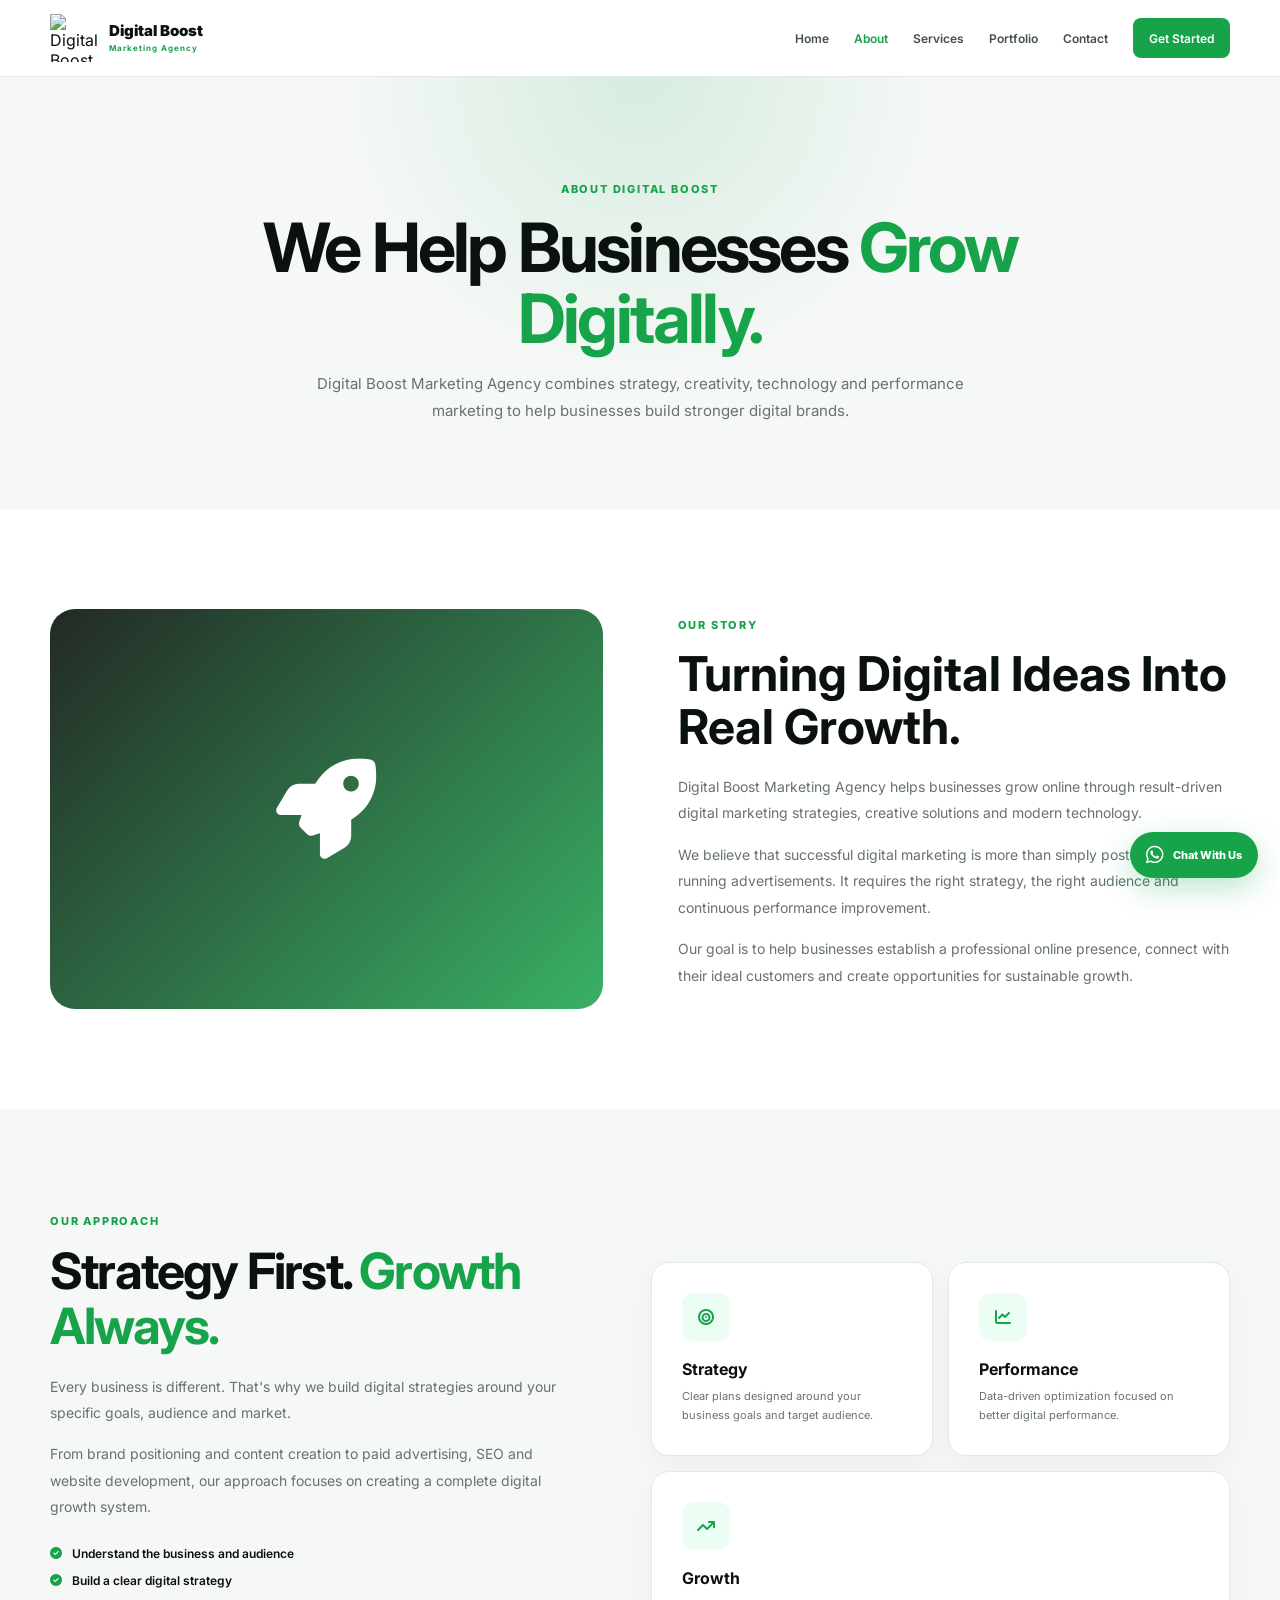
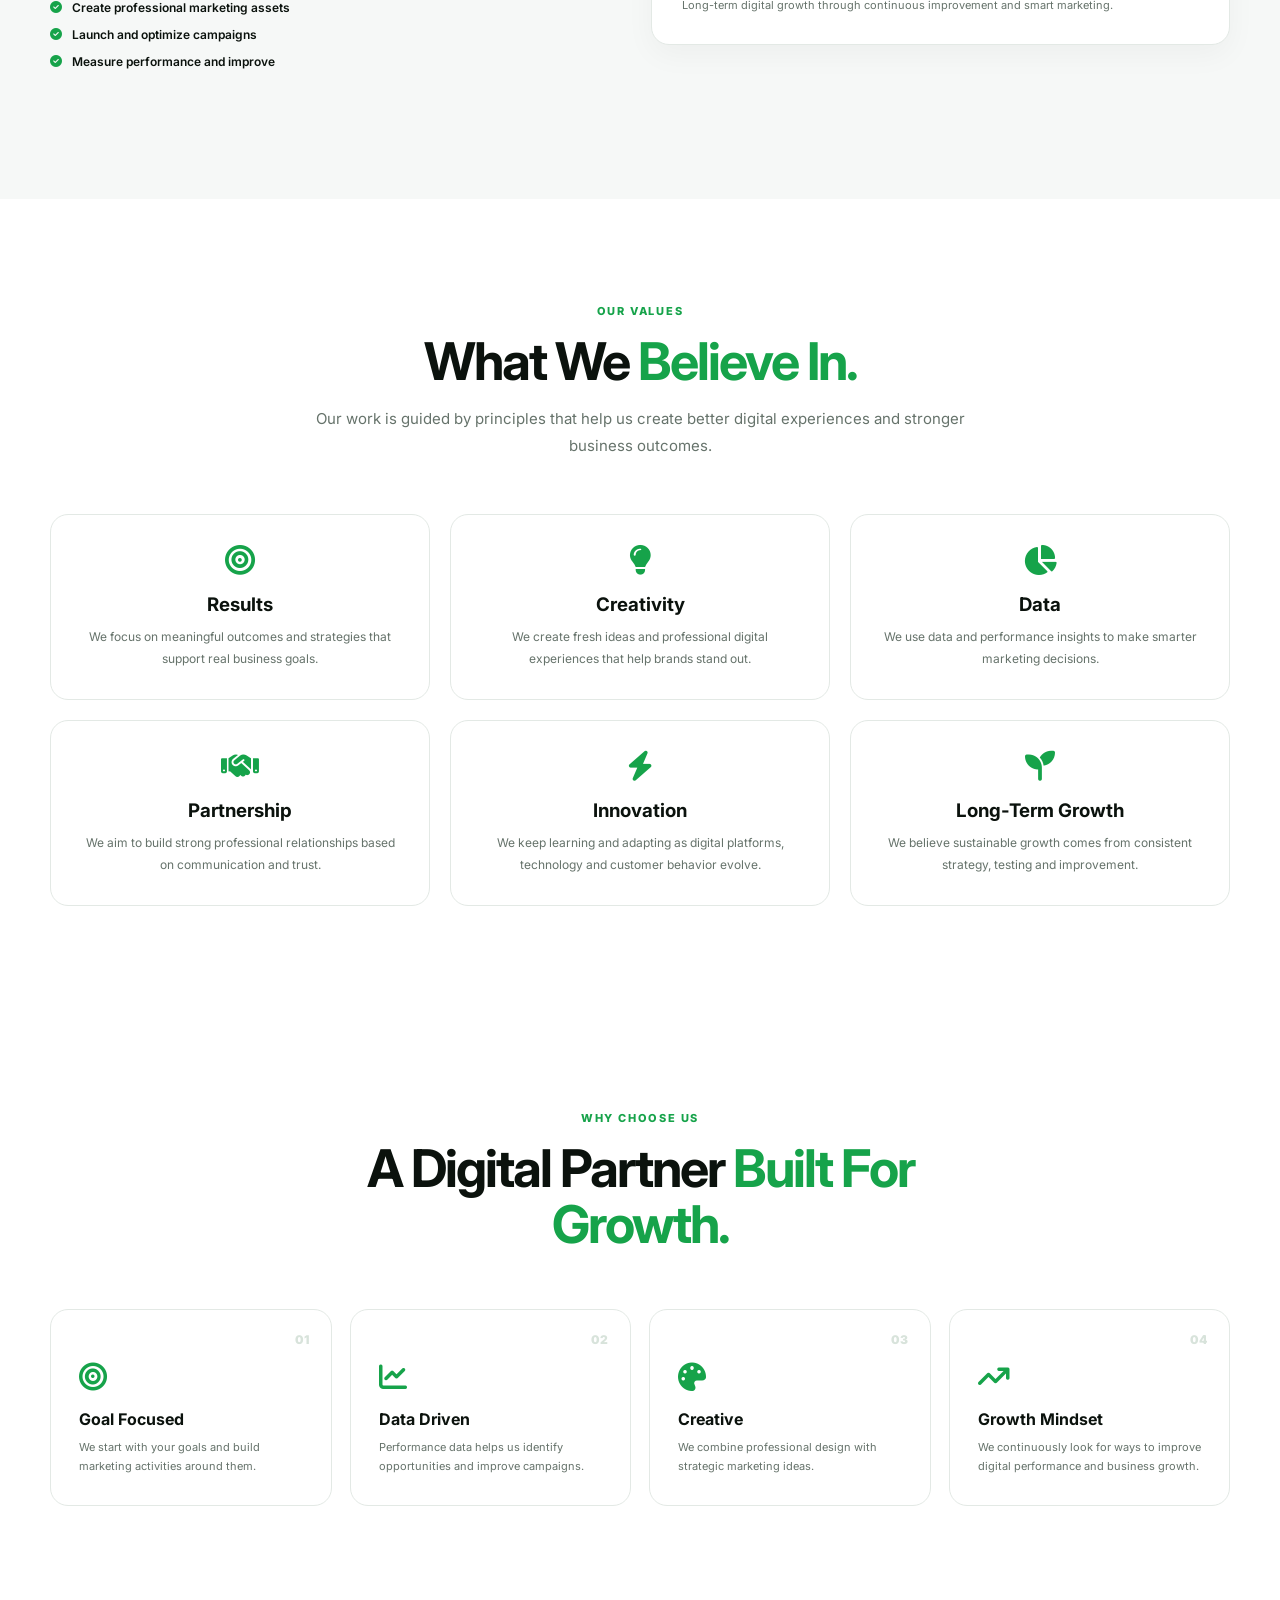
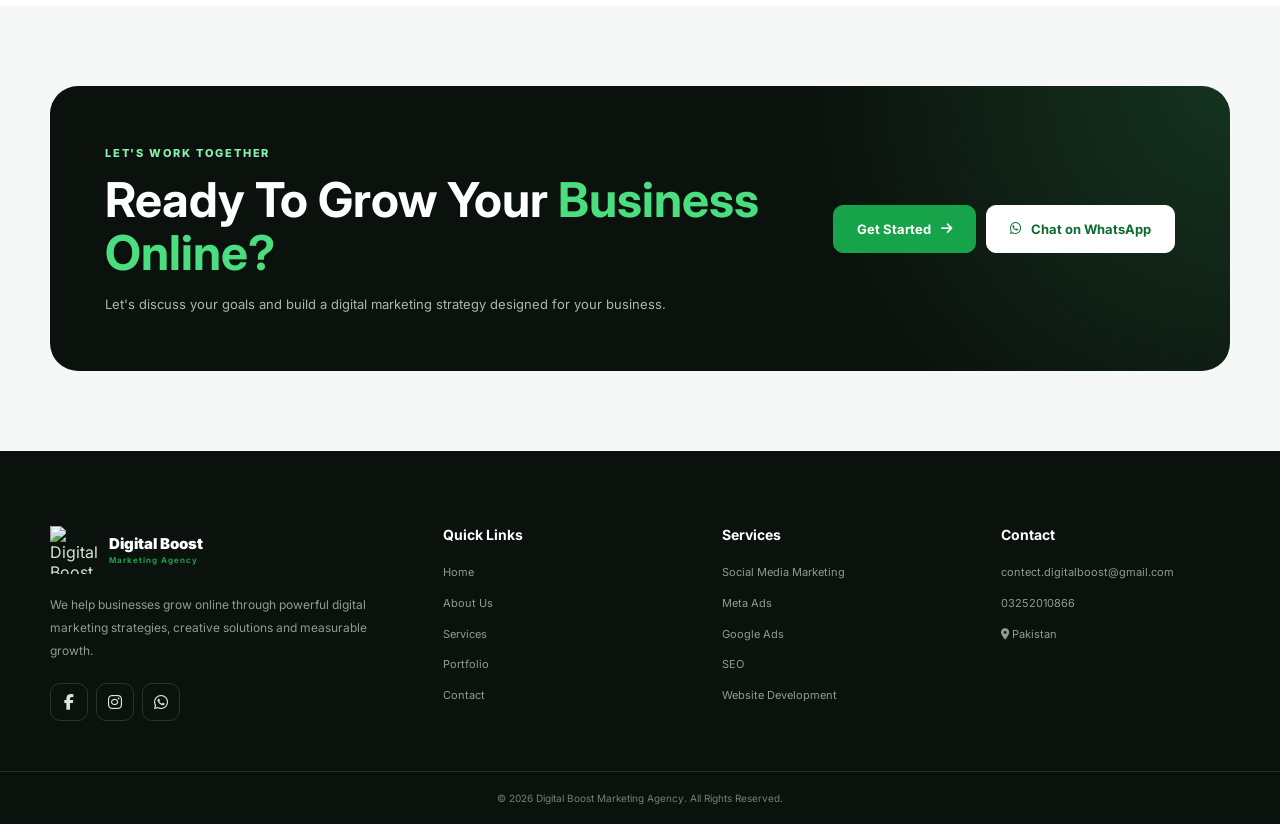
==== about.html @ c8028e09 "Create about.html" ====
<!DOCTYPE html>
<html lang="en">

<head>

    <meta charset="UTF-8">

    <meta name="viewport"
          content="width=device-width, initial-scale=1.0">

    <meta name="description"
          content="Learn about Digital Boost Marketing Agency and our approach to digital marketing, branding, advertising, SEO and business growth.">

    <meta name="keywords"
          content="Digital Boost Marketing Agency, Digital Marketing Pakistan, SEO, Meta Ads, Google Ads, Branding">

    <meta name="author"
          content="Digital Boost Marketing Agency">

    <title>
        About Us | Digital Boost Marketing Agency
    </title>


    <!-- Google Font -->

    <link rel="preconnect"
          href="https://fonts.googleapis.com">

    <link rel="preconnect"
          href="https://fonts.gstatic.com"
          crossorigin>

    <link href="https://fonts.googleapis.com/css2?family=Inter:wght@400;500;600;700;800;900&display=swap"
          rel="stylesheet">


    <!-- Font Awesome -->

    <link rel="stylesheet"
          href="https://cdnjs.cloudflare.com/ajax/libs/font-awesome/6.5.2/css/all.min.css">


    <!-- Main CSS -->

    <link rel="stylesheet"
          href="style.css">

</head>


<body>


<!-- =========================================
     HEADER
========================================= -->

<header class="header">

    <div class="container nav-container">


        <a href="index.html"
           class="logo">

            <div class="logo-image">

                <img src="logo.png"
                     alt="Digital Boost Marketing Agency Logo">

            </div>

            <div class="logo-text">

                <strong>
                    Digital Boost
                </strong>

                <span>
                    Marketing Agency
                </span>

            </div>

        </a>


        <nav class="navbar">

            <a href="index.html">
                Home
            </a>

            <a href="about.html"
               class="active">
                About
            </a>

            <a href="services.html">
                Services
            </a>

            <a href="portfolio.html">
                Portfolio
            </a>

            <a href="contact.html">
                Contact
            </a>

            <a href="contact.html#contact-form"
               class="nav-cta">
                Get Started
            </a>

        </nav>


        <button class="menu-btn"
                type="button"
                aria-label="Open Menu">

            <i class="fa-solid fa-bars"></i>

        </button>

    </div>

</header>



<!-- =========================================
     PAGE HERO
========================================= -->

<section class="page-hero">

    <div class="container page-hero-content">

        <span class="section-label">
            ABOUT DIGITAL BOOST
        </span>

        <h1>

            We Help Businesses
            <span>Grow Digitally.</span>

        </h1>

        <p>

            Digital Boost Marketing Agency combines
            strategy, creativity, technology and
            performance marketing to help businesses
            build stronger digital brands.

        </p>

    </div>

</section>



<!-- =========================================
     OUR STORY
========================================= -->

<section class="section">

    <div class="container about-story-grid">


        <div class="about-story-visual">

            <i class="fa-solid fa-rocket"></i>

        </div>


        <div class="about-story-content">

            <span class="section-label">
                OUR STORY
            </span>

            <h2>

                Turning Digital Ideas
                <span>Into Real Growth.</span>

            </h2>

            <p>

                Digital Boost Marketing Agency helps
                businesses grow online through result-driven
                digital marketing strategies, creative
                solutions and modern technology.

            </p>

            <p>

                We believe that successful digital marketing
                is more than simply posting content or
                running advertisements. It requires the right
                strategy, the right audience and continuous
                performance improvement.

            </p>

            <p>

                Our goal is to help businesses establish a
                professional online presence, connect with
                their ideal customers and create opportunities
                for sustainable growth.

            </p>

        </div>

    </div>

</section>



<!-- =========================================
     OUR APPROACH
========================================= -->

<section class="section about-preview">

    <div class="container about-grid">


        <div class="about-content">

            <span class="section-label">
                OUR APPROACH
            </span>

            <h2>

                Strategy First.
                <span>Growth Always.</span>

            </h2>

            <p>

                Every business is different. That's why we
                build digital strategies around your specific
                goals, audience and market.

            </p>

            <p>

                From brand positioning and content creation
                to paid advertising, SEO and website
                development, our approach focuses on creating
                a complete digital growth system.

            </p>


            <ul class="check-list">

                <li>

                    <i class="fa-solid fa-circle-check"></i>

                    Understand the business and audience

                </li>

                <li>

                    <i class="fa-solid fa-circle-check"></i>

                    Build a clear digital strategy

                </li>

                <li>

                    <i class="fa-solid fa-circle-check"></i>

                    Create professional marketing assets

                </li>

                <li>

                    <i class="fa-solid fa-circle-check"></i>

                    Launch and optimize campaigns

                </li>

                <li>

                    <i class="fa-solid fa-circle-check"></i>

                    Measure performance and improve

                </li>

            </ul>

        </div>


        <div class="about-visual">

            <div class="about-card">

                <div class="about-card-icon">

                    <i class="fa-solid fa-bullseye"></i>

                </div>

                <h3>
                    Strategy
                </h3>

                <p>
                    Clear plans designed around your business
                    goals and target audience.
                </p>

            </div>


            <div class="about-card">

                <div class="about-card-icon">

                    <i class="fa-solid fa-chart-line"></i>

                </div>

                <h3>
                    Performance
                </h3>

                <p>
                    Data-driven optimization focused on better
                    digital performance.
                </p>

            </div>


            <div class="about-card">

                <div class="about-card-icon">

                    <i class="fa-solid fa-arrow-trend-up"></i>

                </div>

                <h3>
                    Growth
                </h3>

                <p>
                    Long-term digital growth through continuous
                    improvement and smart marketing.
                </p>

            </div>

        </div>

    </div>

</section>



<!-- =========================================
     OUR VALUES
========================================= -->

<section class="section">

    <div class="container">


        <div class="section-heading">

            <span class="section-label">
                OUR VALUES
            </span>

            <h2>

                What We
                <span>Believe In.</span>

            </h2>

            <p>

                Our work is guided by principles that help us
                create better digital experiences and stronger
                business outcomes.

            </p>

        </div>


        <div class="values-grid">


            <div class="value-card">

                <i class="fa-solid fa-bullseye"></i>

                <h3>
                    Results
                </h3>

                <p>

                    We focus on meaningful outcomes and
                    strategies that support real business goals.

                </p>

            </div>


            <div class="value-card">

                <i class="fa-solid fa-lightbulb"></i>

                <h3>
                    Creativity
                </h3>

                <p>

                    We create fresh ideas and professional
                    digital experiences that help brands stand
                    out.

                </p>

            </div>


            <div class="value-card">

                <i class="fa-solid fa-chart-pie"></i>

                <h3>
                    Data
                </h3>

                <p>

                    We use data and performance insights to
                    make smarter marketing decisions.

                </p>

            </div>


            <div class="value-card">

                <i class="fa-solid fa-handshake"></i>

                <h3>
                    Partnership
                </h3>

                <p>

                    We aim to build strong professional
                    relationships based on communication and
                    trust.

                </p>

            </div>


            <div class="value-card">

                <i class="fa-solid fa-bolt"></i>

                <h3>
                    Innovation
                </h3>

                <p>

                    We keep learning and adapting as digital
                    platforms, technology and customer behavior
                    evolve.

                </p>

            </div>


            <div class="value-card">

                <i class="fa-solid fa-seedling"></i>

                <h3>
                    Long-Term Growth
                </h3>

                <p>

                    We believe sustainable growth comes from
                    consistent strategy, testing and
                    improvement.

                </p>

            </div>

        </div>

    </div>

</section>



<!-- =========================================
     WHY CHOOSE US
========================================= -->

<section class="section why-us">

    <div class="container">


        <div class="section-heading">

            <span class="section-label">
                WHY CHOOSE US
            </span>

            <h2>

                A Digital Partner
                <span>Built For Growth.</span>

            </h2>

        </div>


        <div class="why-grid">


            <div class="why-card">

                <span class="why-number">
                    01
                </span>

                <i class="fa-solid fa-bullseye"></i>

                <h3>
                    Goal Focused
                </h3>

                <p>

                    We start with your goals and build
                    marketing activities around them.

                </p>

            </div>


            <div class="why-card">

                <span class="why-number">
                    02
                </span>

                <i class="fa-solid fa-chart-line"></i>

                <h3>
                    Data Driven
                </h3>

                <p>

                    Performance data helps us identify
                    opportunities and improve campaigns.

                </p>

            </div>


            <div class="why-card">

                <span class="why-number">
                    03
                </span>

                <i class="fa-solid fa-palette"></i>

                <h3>
                    Creative
                </h3>

                <p>

                    We combine professional design with
                    strategic marketing ideas.

                </p>

            </div>


            <div class="why-card">

                <span class="why-number">
                    04
                </span>

                <i class="fa-solid fa-arrow-trend-up"></i>

                <h3>
                    Growth Mindset
                </h3>

                <p>

                    We continuously look for ways to improve
                    digital performance and business growth.

                </p>

            </div>

        </div>

    </div>

</section>



<!-- =========================================
     CTA
========================================= -->

<section class="cta-section">

    <div class="container cta-box">

        <div>

            <span class="section-label">
                LET'S WORK TOGETHER
            </span>

            <h2>

                Ready To Grow Your
                <span>Business Online?</span>

            </h2>

            <p>

                Let's discuss your goals and build a digital
                marketing strategy designed for your business.

            </p>

        </div>


        <div class="cta-buttons">

            <a href="contact.html#contact-form"
               class="btn">

                Get Started

                <i class="fa-solid fa-arrow-right"></i>

            </a>


            <a href="#"
               data-whatsapp
               target="_blank"
               class="btn btn-whatsapp">

                <i class="fa-brands fa-whatsapp"></i>

                Chat on WhatsApp

            </a>

        </div>

    </div>

</section>



<!-- =========================================
     FOOTER
========================================= -->

<footer class="footer">

    <div class="container footer-grid">


        <div class="footer-about">

            <a href="index.html"
               class="logo footer-logo">

                <div class="logo-image">

                    <img src="logo.png"
                         alt="Digital Boost Logo">

                </div>

                <div class="logo-text">

                    <strong>
                        Digital Boost
                    </strong>

                    <span>
                        Marketing Agency
                    </span>

                </div>

            </a>


            <p>

                We help businesses grow online through
                powerful digital marketing strategies,
                creative solutions and measurable growth.

            </p>


            <div class="social-links">

                <a href="#"
                   data-facebook
                   target="_blank"
                   aria-label="Facebook">

                    <i class="fa-brands fa-facebook-f"></i>

                </a>


                <a href="#"
                   data-instagram
                   target="_blank"
                   aria-label="Instagram">

                    <i class="fa-brands fa-instagram"></i>

                </a>


                <a href="#"
                   data-linkedin
                   target="_blank"
                   aria-label="LinkedIn">

                    <i class="fa-brands fa-linkedin-in"></i>

                </a>


                <a href="#"
                   data-whatsapp
                   target="_blank"
                   aria-label="WhatsApp">

                    <i class="fa-brands fa-whatsapp"></i>

                </a>

            </div>

        </div>


        <div class="footer-column">

            <h3>
                Quick Links
            </h3>

            <a href="index.html">
                Home
            </a>

            <a href="about.html">
                About Us
            </a>

            <a href="services.html">
                Services
            </a>

            <a href="portfolio.html">
                Portfolio
            </a>

            <a href="contact.html">
                Contact
            </a>

        </div>


        <div class="footer-column">

            <h3>
                Services
            </h3>

            <a href="services.html">
                Social Media Marketing
            </a>

            <a href="services.html">
                Meta Ads
            </a>

            <a href="services.html">
                Google Ads
            </a>

            <a href="services.html">
                SEO
            </a>

            <a href="services.html">
                Website Development
            </a>

        </div>


        <div class="footer-column">

            <h3>
                Contact
            </h3>

            <a href="#"
               data-email
               data-email-text>
            </a>

            <a href="#"
               data-whatsapp
               data-whatsapp-text>
            </a>

            <p>

                <i class="fa-solid fa-location-dot"></i>

                Pakistan

            </p>

        </div>

    </div>


    <div class="footer-bottom">

        <div class="container">

            <p>

                © 2026 Digital Boost Marketing Agency.
                All Rights Reserved.

            </p>

        </div>

    </div>

</footer>



<!-- =========================================
     FLOATING WHATSAPP
========================================= -->

<a href="#"
   data-whatsapp
   target="_blank"
   class="whatsapp-float"
   aria-label="Chat on WhatsApp">

    <i class="fa-brands fa-whatsapp"></i>

    <span>
        Chat With Us
    </span>

</a>



<!-- =========================================
     JAVASCRIPT
========================================= -->

<script src="site-config.js"></script>

<script src="script.js"></script>


</body>

</html>
---- style.css ----
/* =========================================
   DIGITAL BOOST MARKETING AGENCY
   FINAL WEBSITE STYLESHEET
========================================= */


/* =========================================
   ROOT
========================================= */

:root {
    --green: #16a34a;
    --green-dark: #0b6b31;
    --green-light: #ecfdf3;
    --black: #0b120d;
    --dark: #111a14;
    --white: #ffffff;
    --light: #f6f8f7;
    --gray: #66736b;
    --border: #e3e9e5;
    --shadow: 0 15px 45px rgba(11, 18, 13, 0.08);
    --radius: 18px;
}


/* =========================================
   RESET
========================================= */

* {
    margin: 0;
    padding: 0;
    box-sizing: border-box;
}

html {
    scroll-behavior: smooth;
}

body {
    font-family: "Inter", Arial, sans-serif;
    background: var(--white);
    color: var(--black);
    overflow-x: hidden;
}

a {
    color: inherit;
    text-decoration: none;
}

img {
    max-width: 100%;
    display: block;
}

button,
input,
select,
textarea {
    font: inherit;
}

button {
    cursor: pointer;
}


/* =========================================
   GLOBAL
========================================= */

.container {
    width: min(1180px, calc(100% - 40px));
    margin: 0 auto;
}

.section {
    padding: 100px 0;
}

.section-label {
    display: inline-flex;
    align-items: center;
    gap: 8px;
    color: var(--green);
    font-size: 11px;
    font-weight: 800;
    letter-spacing: 1.8px;
}

.section-heading {
    max-width: 700px;
    margin: 0 auto 55px;
    text-align: center;
}

.section-heading h2 {
    margin: 15px 0;
    font-size: clamp(34px, 5vw, 52px);
    line-height: 1.08;
    letter-spacing: -2px;
}

.section-heading h2 span,
.about-content h2 span,
.contact-info h2 span {
    color: var(--green);
}

.section-heading p {
    color: var(--gray);
    font-size: 15px;
    line-height: 1.8;
}

.btn {
    display: inline-flex;
    align-items: center;
    justify-content: center;
    gap: 10px;
    min-height: 48px;
    padding: 0 23px;
    border: 1px solid var(--green);
    border-radius: 10px;
    background: var(--green);
    color: var(--white);
    font-size: 13px;
    font-weight: 700;
    transition: 0.3s;
}

.btn:hover {
    transform: translateY(-2px);
    background: var(--green-dark);
    border-color: var(--green-dark);
}

.btn-outline {
    background: transparent;
    color: var(--black);
    border-color: var(--border);
}

.btn-outline:hover {
    color: var(--white);
    border-color: var(--black);
    background: var(--black);
}

.btn-whatsapp {
    background: var(--white);
    color: var(--green-dark);
    border-color: var(--white);
}

.btn-whatsapp:hover {
    background: var(--green-light);
    color: var(--green-dark);
    border-color: var(--green-light);
}

.center-btn {
    display: flex;
    justify-content: center;
    margin-top: 35px;
}


/* =========================================
   HEADER
========================================= */

.header {
    position: sticky;
    top: 0;
    z-index: 1000;
    background: rgba(255, 255, 255, 0.96);
    border-bottom: 1px solid var(--border);
    backdrop-filter: blur(12px);
}

.nav-container {
    min-height: 76px;
    display: flex;
    align-items: center;
    justify-content: space-between;
    gap: 30px;
}

.logo {
    display: inline-flex;
    align-items: center;
    gap: 11px;
}

.logo-image {
    width: 48px;
    height: 48px;
    overflow: hidden;
    display: flex;
    align-items: center;
    justify-content: center;
}

.logo-image img {
    width: 100%;
    height: 100%;
    object-fit: contain;
}

.logo-text {
    display: flex;
    flex-direction: column;
    line-height: 1.1;
}

.logo-text strong {
    font-size: 15px;
    font-weight: 900;
}

.logo-text span {
    margin-top: 4px;
    color: var(--green);
    font-size: 8px;
    font-weight: 700;
    letter-spacing: 1px;
}

.navbar {
    display: flex;
    align-items: center;
    gap: 25px;
}

.navbar > a {
    color: #445047;
    font-size: 12px;
    font-weight: 600;
    transition: 0.25s;
}

.navbar > a:hover,
.navbar > a.active {
    color: var(--green);
}

.navbar .nav-cta {
    min-height: 40px;
    padding: 0 16px;
    display: inline-flex;
    align-items: center;
    color: var(--white);
    background: var(--green);
    border-radius: 8px;
}

.navbar .nav-cta:hover {
    color: var(--white);
    background: var(--green-dark);
}

.menu-btn {
    display: none;
    width: 44px;
    height: 44px;
    border: 1px solid var(--border);
    background: var(--white);
    border-radius: 9px;
    color: var(--black);
    font-size: 18px;
}


/* =========================================
   HERO
========================================= */

.hero {
    min-height: 720px;
    display: flex;
    align-items: center;
    overflow: hidden;
    background:
        radial-gradient(circle at 85% 20%, rgba(22, 163, 74, 0.14), transparent 28%),
        linear-gradient(135deg, #f4faf6, #ffffff);
}

.hero-grid {
    display: grid;
    grid-template-columns: 1fr 0.9fr;
    align-items: center;
    gap: 70px;
    padding: 80px 0;
}

.hero-content h1 {
    max-width: 680px;
    margin: 17px 0;
    font-size: clamp(45px, 6vw, 76px);
    line-height: 1.03;
    letter-spacing: -3.5px;
}

.hero-content h1 span {
    display: block;
    color: var(--green);
}

.hero-content > p {
    max-width: 580px;
    color: var(--gray);
    font-size: 16px;
    line-height: 1.85;
}

.hero-buttons {
    display: flex;
    flex-wrap: wrap;
    gap: 12px;
    margin-top: 28px;
}

.hero-trust {
    display: flex;
    flex-wrap: wrap;
    gap: 30px;
    margin-top: 42px;
}

.trust-item {
    display: flex;
    flex-direction: column;
    gap: 5px;
}

.trust-item strong {
    font-size: 20px;
    color: var(--green);
}

.trust-item span {
    color: var(--gray);
    font-size: 10px;
    font-weight: 700;
}

.hero-visual {
    position: relative;
}

.hero-image-card {
    position: relative;
    min-height: 470px;
    padding: 22px;
    border: 1px solid var(--border);
    border-radius: 30px;
    background: var(--white);
    box-shadow: var(--shadow);
}

.hero-image-placeholder {
    min-height: 425px;
    display: flex;
    flex-direction: column;
    align-items: center;
    justify-content: center;
    gap: 15px;
    text-align: center;
    border-radius: 22px;
    color: var(--white);
    background:
        linear-gradient(135deg, rgba(11, 18, 13, 0.88), rgba(22, 163, 74, 0.8)),
        radial-gradient(circle at center, #4ade80, #0b120d);
}

.hero-image-placeholder i {
    font-size: 85px;
}

.hero-image-placeholder span {
    font-size: 28px;
    font-weight: 800;
}

.hero-image-placeholder small {
    color: #dcfce7;
    font-size: 11px;
    letter-spacing: 1px;
}

.hero-floating-card {
    position: absolute;
    left: -35px;
    bottom: 48px;
    display: flex;
    align-items: center;
    gap: 11px;
    width: 220px;
    padding: 14px;
    background: var(--white);
    border: 1px solid var(--border);
    border-radius: 14px;
    box-shadow: var(--shadow);
}

.hero-floating-card.second {
    left: auto;
    right: -30px;
    bottom: 125px;
}

.floating-icon {
    width: 40px;
    height: 40px;
    display: flex;
    align-items: center;
    justify-content: center;
    color: var(--green);
    background: var(--green-light);
    border-radius: 10px;
}

.hero-floating-card div:last-child {
    display: flex;
    flex-direction: column;
    gap: 4px;
}

.hero-floating-card strong {
    font-size: 10px;
}

.hero-floating-card span {
    color: var(--gray);
    font-size: 9px;
}


/* =========================================
   SERVICES
========================================= */

.services-preview {
    background: var(--white);
}

.services-grid {
    display: grid;
    grid-template-columns: repeat(3, 1fr);
    gap: 20px;
}

.service-card {
    padding: 28px;
    border: 1px solid var(--border);
    border-radius: var(--radius);
    background: var(--white);
    transition: 0.3s;
}

.service-card:hover {
    transform: translateY(-7px);
    border-color: rgba(22, 163, 74, 0.35);
    box-shadow: var(--shadow);
}

.service-icon {
    width: 50px;
    height: 50px;
    display: flex;
    align-items: center;
    justify-content: center;
    margin-bottom: 20px;
    color: var(--green);
    background: var(--green-light);
    border-radius: 13px;
    font-size: 20px;
}

.service-card h3 {
    font-size: 17px;
    margin-bottom: 10px;
}

.service-card p {
    min-height: 72px;
    color: var(--gray);
    font-size: 12px;
    line-height: 1.8;
}

.service-card > a {
    display: inline-flex;
    align-items: center;
    gap: 8px;
    margin-top: 18px;
    color: var(--green);
    font-size: 11px;
    font-weight: 800;
}


/* =========================================
   ABOUT
========================================= */

.about-preview {
    background: var(--light);
}

.about-grid {
    display: grid;
    grid-template-columns: 0.9fr 1fr;
    align-items: center;
    gap: 80px;
}

.about-visual {
    display: grid;
    grid-template-columns: repeat(2, 1fr);
    gap: 15px;
}

.about-card {
    padding: 30px;
    border: 1px solid var(--border);
    border-radius: var(--radius);
    background: var(--white);
    box-shadow: 0 10px 30px rgba(11, 18, 13, 0.04);
}

.about-card:nth-child(3) {
    grid-column: 1 / -1;
}

.about-card-icon {
    width: 48px;
    height: 48px;
    display: flex;
    align-items: center;
    justify-content: center;
    margin-bottom: 18px;
    color: var(--green);
    background: var(--green-light);
    border-radius: 12px;
}

.about-card h3 {
    margin-bottom: 8px;
    font-size: 16px;
}

.about-card p {
    color: var(--gray);
    font-size: 11px;
    line-height: 1.7;
}

.about-content h2 {
    margin: 15px 0 20px;
    font-size: clamp(34px, 4vw, 50px);
    line-height: 1.1;
    letter-spacing: -1.8px;
}

.about-content > p {
    margin-bottom: 14px;
    color: var(--gray);
    font-size: 14px;
    line-height: 1.9;
}

.check-list {
    display: grid;
    gap: 12px;
    margin: 25px 0 30px;
    list-style: none;
}

.check-list li {
    display: flex;
    align-items: center;
    gap: 10px;
    font-size: 12px;
    font-weight: 600;
}

.check-list i {
    color: var(--green);
}


/* =========================================
   WHY US
========================================= */

.why-us {
    background: var(--white);
}

.why-grid {
    display: grid;
    grid-template-columns: repeat(4, 1fr);
    gap: 18px;
}

.why-card {
    position: relative;
    padding: 28px;
    overflow: hidden;
    border: 1px solid var(--border);
    border-radius: var(--radius);
    background: var(--white);
}

.why-card > i {
    margin: 25px 0 18px;
    color: var(--green);
    font-size: 28px;
}

.why-number {
    position: absolute;
    top: 22px;
    right: 22px;
    color: #d8e3db;
    font-size: 12px;
    font-weight: 900;
}

.why-card h3 {
    margin-bottom: 9px;
    font-size: 16px;
}

.why-card p {
    color: var(--gray);
    font-size: 11px;
    line-height: 1.8;
}


/* =========================================
   CTA
========================================= */

.cta-section {
    padding: 80px 0;
    background: var(--light);
}

.cta-box {
    display: flex;
    align-items: center;
    justify-content: space-between;
    gap: 35px;
    padding: 55px;
    color: var(--white);
    border-radius: 28px;
    background:
        radial-gradient(circle at right top, rgba(74, 222, 128, 0.16), transparent 35%),
        var(--black);
}

.cta-box .section-label {
    color: #86efac;
}

.cta-box h2 {
    margin: 13px 0;
    font-size: clamp(30px, 4vw, 48px);
    line-height: 1.1;
}

.cta-box h2 span {
    color: #4ade80;
}

.cta-box p {
    max-width: 600px;
    color: #aab8af;
    font-size: 13px;
    line-height: 1.8;
}

.cta-buttons {
    display: flex;
    flex-wrap: wrap;
    gap: 10px;
    flex-shrink: 0;
}


/* =========================================
   PAGE HERO
========================================= */

.page-hero {
    padding: 100px 0 85px;
    text-align: center;
    background:
        radial-gradient(circle at 50% 0%, rgba(22, 163, 74, 0.14), transparent 40%),
        var(--light);
}

.page-hero-content {
    max-width: 800px;
}

.page-hero h1 {
    margin: 15px 0;
    font-size: clamp(42px, 6vw, 68px);
    line-height: 1.05;
    letter-spacing: -2.8px;
}

.page-hero h1 span {
    color: var(--green);
}

.page-hero p {
    max-width: 650px;
    margin: 0 auto;
    color: var(--gray);
    font-size: 15px;
    line-height: 1.8;
}


/* =========================================
   ABOUT PAGE
========================================= */

.about-story-grid {
    display: grid;
    grid-template-columns: 1fr 1fr;
    gap: 75px;
    align-items: center;
}

.about-story-visual {
    min-height: 400px;
    display: flex;
    align-items: center;
    justify-content: center;
    border-radius: 25px;
    color: var(--white);
    background:
        linear-gradient(135deg, rgba(11, 18, 13, 0.9), rgba(22, 163, 74, 0.85));
}

.about-story-visual i {
    font-size: 100px;
}

.about-story-content h2 {
    margin: 15px 0 20px;
    font-size: clamp(32px, 4vw, 48px);
    line-height: 1.1;
}

.about-story-content p {
    margin-bottom: 15px;
    color: var(--gray);
    font-size: 14px;
    line-height: 1.9;
}

.values-grid {
    display: grid;
    grid-template-columns: repeat(3, 1fr);
    gap: 20px;
}

.value-card {
    padding: 30px;
    text-align: center;
    border: 1px solid var(--border);
    border-radius: var(--radius);
}

.value-card i {
    margin-bottom: 18px;
    color: var(--green);
    font-size: 30px;
}

.value-card h3 {
    margin-bottom: 10px;
}

.value-card p {
    color: var(--gray);
    font-size: 12px;
    line-height: 1.8;
}


/* =========================================
   SERVICES PAGE
========================================= */

.services-page-grid {
    display: grid;
    grid-template-columns: repeat(3, 1fr);
    gap: 20px;
}

.service-page-card {
    padding: 30px;
    border: 1px solid var(--border);
    border-radius: var(--radius);
    background: var(--white);
    transition: 0.3s;
}

.service-page-card:hover {
    transform: translateY(-5px);
    box-shadow: var(--shadow);
}

.service-page-card i {
    width: 52px;
    height: 52px;
    display: flex;
    align-items: center;
    justify-content: center;
    margin-bottom: 20px;
    color: var(--green);
    background: var(--green-light);
    border-radius: 13px;
    font-size: 21px;
}

.service-page-card h3 {
    margin-bottom: 12px;
    font-size: 17px;
}

.service-page-card p {
    color: var(--gray);
    font-size: 12px;
    line-height: 1.8;
}

.service-page-card ul {
    display: grid;
    gap: 9px;
    margin-top: 18px;
    list-style: none;
}

.service-page-card li {
    color: #526058;
    font-size: 11px;
}

.service-page-card li::before {
    content: "✓";
    margin-right: 7px;
    color: var(--green);
    font-weight: 900;
}


/* =========================================
   PORTFOLIO PAGE
========================================= */

.portfolio-note {
    max-width: 800px;
    margin: 0 auto 40px;
    padding: 16px 20px;
    color: #556259;
    background: var(--green-light);
    border: 1px solid #d3f2de;
    border-radius: 12px;
    font-size: 12px;
    line-height: 1.7;
    text-align: center;
}

.portfolio-grid {
    display: grid;
    grid-template-columns: repeat(3, 1fr);
    gap: 20px;
}

.portfolio-card {
    overflow: hidden;
    border: 1px solid var(--border);
    border-radius: var(--radius);
    background: var(--white);
    transition: 0.3s;
}

.portfolio-card:hover {
    transform: translateY(-5px);
    box-shadow: var(--shadow);
}

.portfolio-visual {
    min-height: 210px;
    display: flex;
    align-items: center;
    justify-content: center;
    color: var(--white);
    background:
        linear-gradient(135deg, #0b120d, #16803e);
}

.portfolio-visual i {
    font-size: 65px;
}

.portfolio-content {
    padding: 24px;
}

.portfolio-tag {
    color: var(--green);
    font-size: 9px;
    font-weight: 800;
    letter-spacing: 1.3px;
}

.portfolio-content h3 {
    margin: 10px 0;
    font-size: 17px;
}

.portfolio-content p {
    color: var(--gray);
    font-size: 12px;
    line-height: 1.8;
}


/* =========================================
   CONTACT PAGE
========================================= */

.contact-section {
    background: var(--white);
}

.contact-grid {
    display: grid;
    grid-template-columns: 0.85fr 1.15fr;
    gap: 70px;
    align-items: start;
}

.contact-info h2 {
    margin: 15px 0;
    font-size: clamp(34px, 4vw, 50px);
    line-height: 1.1;
}

.contact-info > p {
    margin-bottom: 28px;
    color: var(--gray);
    font-size: 14px;
    line-height: 1.8;
}

.contact-info-card {
    display: flex;
    align-items: center;
    gap: 15px;
    margin-bottom: 12px;
    padding: 16px;
    border: 1px solid var(--border);
    border-radius: 14px;
    background: var(--white);
}

.contact-info-icon {
    width: 46px;
    height: 46px;
    flex-shrink: 0;
    display: flex;
    align-items: center;
    justify-content: center;
    color: var(--green);
    background: var(--green-light);
    border-radius: 12px;
}

.contact-info-card div:last-child {
    display: flex;
    flex-direction: column;
    gap: 4px;
}

.contact-info-card small {
    color: var(--gray);
    font-size: 9px;
    font-weight: 800;
    letter-spacing: 1.2px;
}

.contact-info-card strong {
    font-size: 13px;
}

.contact-social {
    margin-top: 25px;
}

.contact-social > span {
    display: block;
    margin-bottom: 10px;
    color: var(--gray);
    font-size: 11px;
    font-weight: 700;
}

.contact-social > div {
    display: flex;
    gap: 8px;
}

.contact-social a,
.social-links a {
    width: 38px;
    height: 38px;
    display: inline-flex;
    align-items: center;
    justify-content: center;
    border: 1px solid var(--border);
    border-radius: 10px;
    transition: 0.25s;
}

.contact-social a:hover,
.social-links a:hover {
    color: var(--white);
    background: var(--green);
    border-color: var(--green);
}

.contact-form-wrapper {
    padding: 38px;
    border: 1px solid var(--border);
    border-radius: 24px;
    background: var(--white);
    box-shadow: var(--shadow);
}

.form-header {
    margin-bottom: 28px;
}

.form-header h2 {
    margin: 10px 0;
    font-size: 30px;
}

.form-header p {
    color: var(--gray);
    font-size: 13px;
}

.contact-form {
    display: grid;
    grid-template-columns: repeat(2, 1fr);
    gap: 18px;
}

.form-group {
    display: flex;
    flex-direction: column;
    gap: 7px;
}

.form-group.full-width {
    grid-column: 1 / -1;
}

.form-group label {
    font-size: 11px;
    font-weight: 800;
}

.form-group input,
.form-group select,
.form-group textarea {
    width: 100%;
    padding: 14px;
    border: 1px solid #dce5df;
    border-radius: 10px;
    outline: none;
    background: #fbfdfb;
    color: var(--black);
    font-size: 12px;
    transition: 0.25s;
}

.form-group textarea {
    min-height: 140px;
    resize: vertical;
}

.form-group input:focus,
.form-group select:focus,
.form-group textarea:focus {
    border-color: var(--green);
    background: var(--white);
    box-shadow: 0 0 0 3px rgba(22, 163, 74, 0.08);
}

.form-submit {
    grid-column: 1 / -1;
    width: 100%;
    border: none;
}

.form-note {
    grid-column: 1 / -1;
    text-align: center;
    color: var(--gray);
    font-size: 10px;
}


/* =========================================
   FAQ
========================================= */

.faq-section {
    background: var(--light);
}

.faq-grid {
    max-width: 850px;
    margin: 0 auto;
    display: grid;
    gap: 12px;
}

.faq-item {
    padding: 0 20px;
    border: 1px solid var(--border);
    border-radius: 13px;
    background: var(--white);
}

.faq-item summary {
    display: flex;
    align-items: center;
    justify-content: space-between;
    gap: 15px;
    padding: 19px 0;
    cursor: pointer;
    list-style: none;
    font-size: 13px;
    font-weight: 700;
}

.faq-item summary::-webkit-details-marker {
    display: none;
}

.faq-item p {
    padding-bottom: 18px;
    color: var(--gray);
    font-size: 12px;
    line-height: 1.8;
}


/* =========================================
   FOOTER
========================================= */

.footer {
    color: #d8e0da;
    background: var(--black);
}

.footer-grid {
    display: grid;
    grid-template-columns: 1.5fr 1fr 1fr 1fr;
    gap: 50px;
    padding: 75px 0 50px;
}

.footer .logo-text strong {
    color: var(--white);
}

.footer-about p {
    max-width: 350px;
    margin: 20px 0;
    color: #8f9b93;
    font-size: 12px;
    line-height: 1.9;
}

.social-links {
    display: flex;
    flex-wrap: wrap;
    gap: 8px;
}

.social-links a {
    color: #dbe5de;
    border-color: #26352b;
}

.social-links a:hover {
    color: var(--white);
}

.footer-column {
    display: flex;
    flex-direction: column;
    gap: 12px;
}

.footer-column h3 {
    margin-bottom: 8px;
    color: var(--white);
    font-size: 14px;
}

.footer-column a,
.footer-column p {
    color: #8f9b93;
    font-size: 11px;
    line-height: 1.7;
}

.footer-column a:hover {
    color: #4ade80;
}

.footer-bottom {
    border-top: 1px solid #203026;
}

.footer-bottom p {
    padding: 20px 0;
    color: #718078;
    text-align: center;
    font-size: 10px;
}


/* =========================================
   FLOATING WHATSAPP
========================================= */

.whatsapp-float {
    position: fixed;
    right: 22px;
    bottom: 22px;
    z-index: 900;
    display: inline-flex;
    align-items: center;
    gap: 9px;
    padding: 13px 16px;
    color: var(--white);
    background: var(--green);
    border-radius: 50px;
    box-shadow: 0 10px 30px rgba(22, 163, 74, 0.28);
    font-size: 11px;
    font-weight: 800;
}

.whatsapp-float i {
    font-size: 20px;
}


/* =========================================
   MOBILE RESPONSIVE
========================================= */

@media (max-width: 1050px) {

    .hero-grid,
    .about-grid,
    .about-story-grid,
    .contact-grid {
        grid-template-columns: 1fr;
    }

    .hero {
        min-height: auto;
    }

    .hero-grid {
        padding: 80px 0;
    }

    .hero-content {
        text-align: center;
    }

    .hero-content > p {
        margin-left: auto;
        margin-right: auto;
    }

    .hero-buttons,
    .hero-trust {
        justify-content: center;
    }

    .hero-visual {
        max-width: 600px;
        width: 100%;
        margin: 0 auto;
    }

    .why-grid {
        grid-template-columns: repeat(2, 1fr);
    }

    .footer-grid {
        grid-template-columns: repeat(2, 1fr);
    }

    .cta-box {
        flex-direction: column;
        align-items: flex-start;
    }

}


@media (max-width: 800px) {

    .section {
        padding: 75px 0;
    }

    .navbar {
        position: absolute;
        top: 76px;
        left: 0;
        right: 0;
        display: none;
        flex-direction: column;
        align-items: stretch;
        gap: 0;
        padding: 15px 20px 22px;
        border-bottom: 1px solid var(--border);
        background: var(--white);
        box-shadow: var(--shadow);
    }

    .navbar.active {
        display: flex;
    }

    .navbar > a {
        padding: 13px 0;
    }

    .navbar .nav-cta {
        margin-top: 8px;
        justify-content: center;
    }

    .menu-btn {
        display: inline-flex;
        align-items: center;
        justify-content: center;
    }

    .services-grid,
    .services-page-grid,
    .portfolio-grid {
        grid-template-columns: repeat(2, 1fr);
    }

    .values-grid {
        grid-template-columns: 1fr;
    }

    .contact-form {
        grid-template-columns: 1fr;
    }

    .form-group.full-width,
    .form-submit,
    .form-note {
        grid-column: auto;
    }

}


@media (max-width: 560px) {

    .container {
        width: min(100% - 28px, 1180px);
    }

    .section {
        padding: 60px 0;
    }

    .hero-grid {
        padding: 60px 0;
        gap: 45px;
    }

    .hero-content h1 {
        font-size: 44px;
        letter-spacing: -2px;
    }

    .hero-buttons {
        flex-direction: column;
    }

    .hero-buttons .btn {
        width: 100%;
    }

    .hero-trust {
        justify-content: space-between;
        gap: 15px;
    }

    .hero-image-card {
        min-height: 350px;
        padding: 13px;
    }

    .hero-image-placeholder {
        min-height: 320px;
    }

    .hero-floating-card {
        position: relative;
        left: auto;
        bottom: auto;
        width: 100%;
        margin-top: 10px;
    }

    .hero-floating-card.second {
        position: relative;
        right: auto;
        bottom: auto;
    }

    .services-grid,
    .services-page-grid,
    .portfolio-grid,
    .why-grid,
    .footer-grid,
    .about-visual {
        grid-template-columns: 1fr;
    }

    .about-card:nth-child(3) {
        grid-column: auto;
    }

    .section-heading {
        margin-bottom: 35px;
    }

    .section-heading h2 {
        letter-spacing: -1.3px;
    }

    .cta-box {
        padding: 30px 22px;
    }

    .cta-buttons {
        width: 100%;
        flex-direction: column;
    }

    .cta-buttons .btn {
        width: 100%;
    }

    .contact-form-wrapper {
        padding: 25px 18px;
    }

    .page-hero {
        padding: 70px 0 60px;
    }

    .whatsapp-float {
        right: 15px;
        bottom: 15px;
        padding: 12px 15px;
    }

    .whatsapp-float span {
        display: none;
    }

    .footer-grid {
        gap: 35px;
    }

}
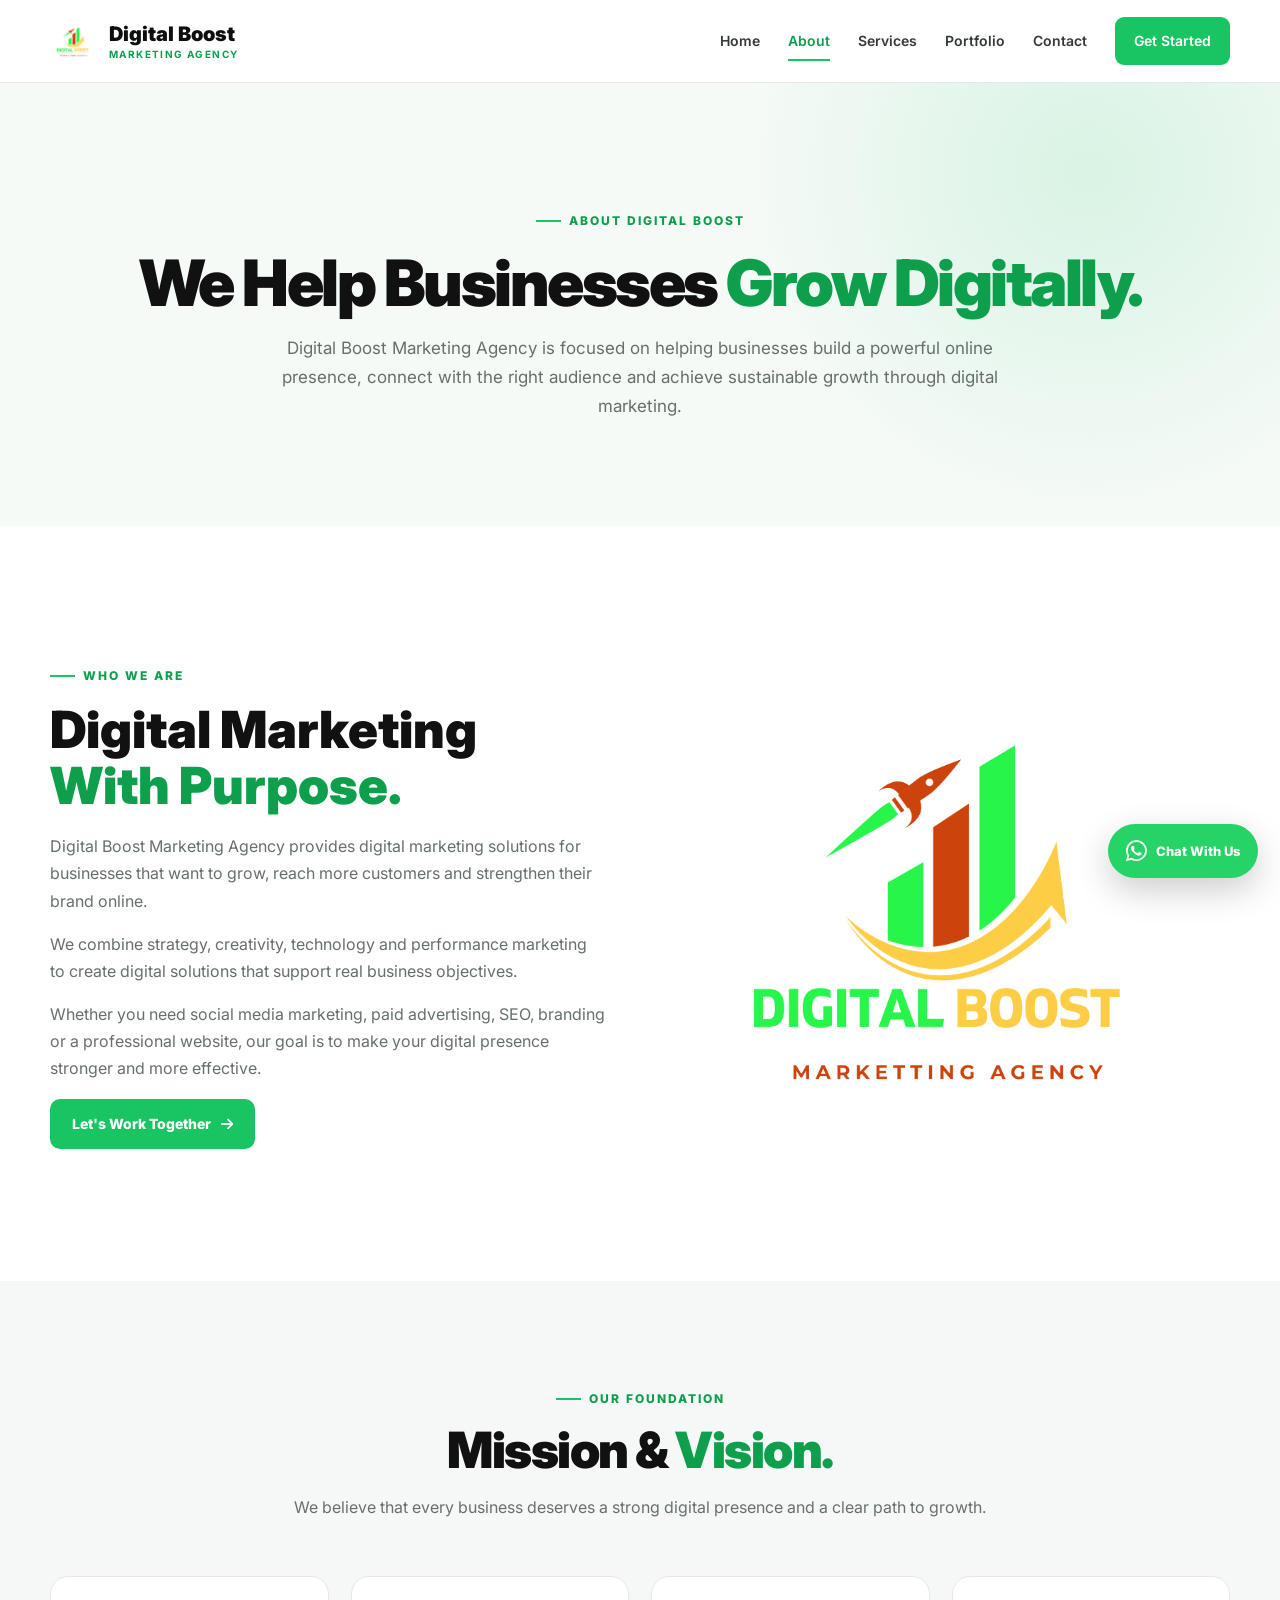
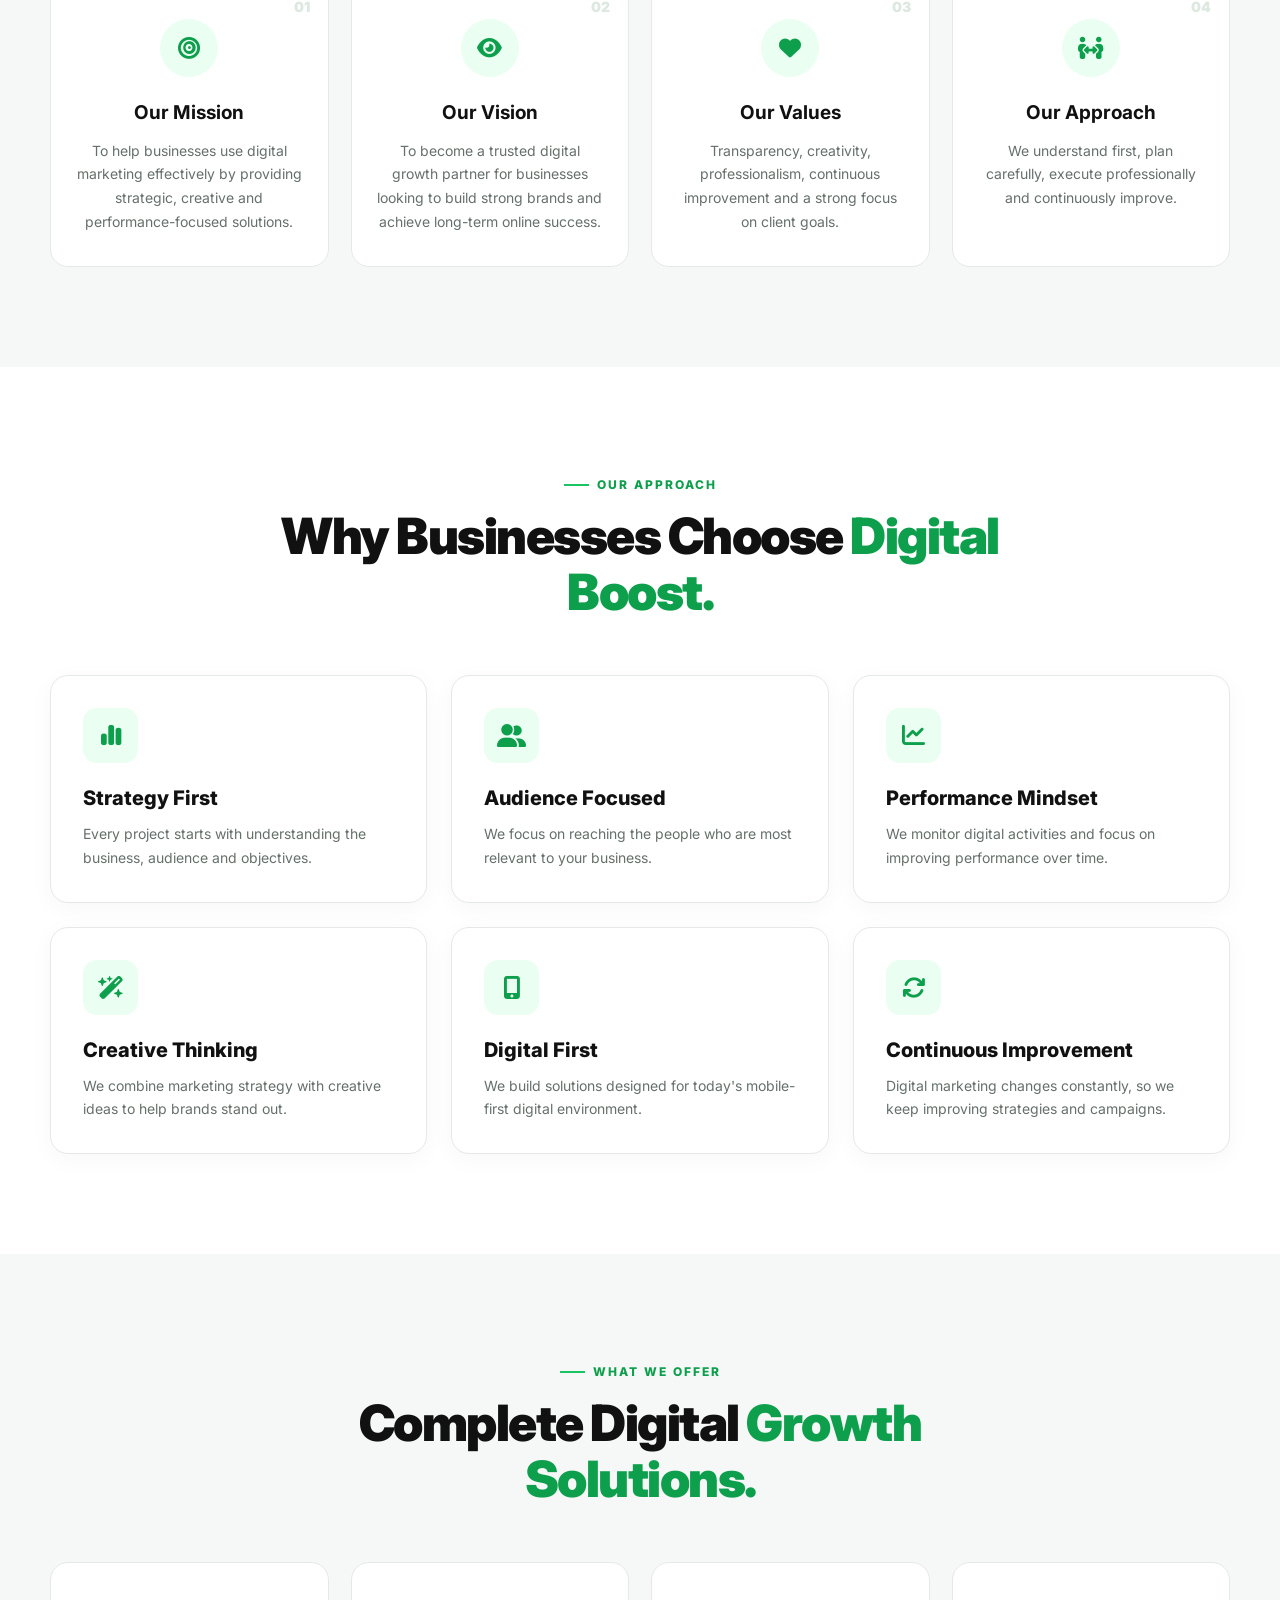
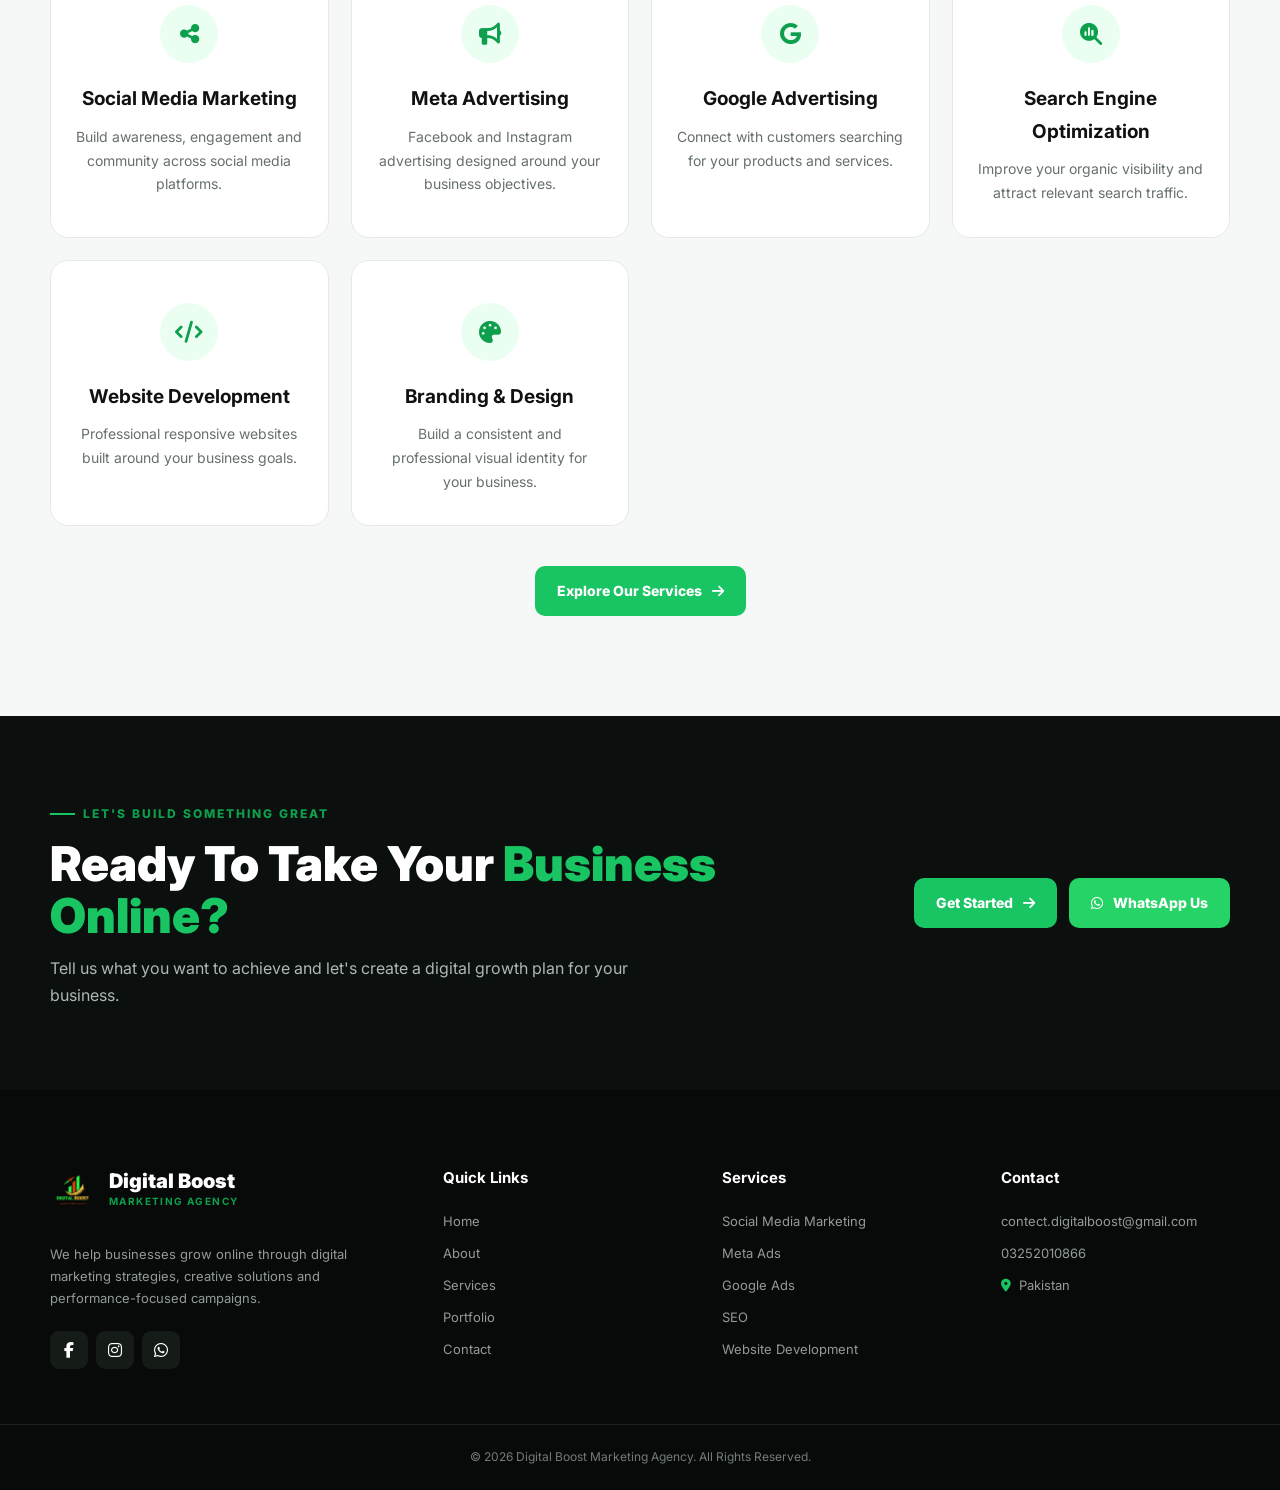
==== commit d7c2fcf5: "Update about.html" ====
--- a/about.html
+++ b/about.html
@@ -9,17 +9,12 @@
           content="width=device-width, initial-scale=1.0">
 
     <meta name="description"
-          content="Learn about Digital Boost Marketing Agency and our approach to digital marketing, branding, advertising, SEO and business growth.">
+          content="Learn about Digital Boost Marketing Agency, our mission, approach and digital marketing solutions for growing businesses.">
 
     <meta name="keywords"
-          content="Digital Boost Marketing Agency, Digital Marketing Pakistan, SEO, Meta Ads, Google Ads, Branding">
-
-    <meta name="author"
-          content="Digital Boost Marketing Agency">
-
-    <title>
-        About Us | Digital Boost Marketing Agency
-    </title>
+          content="About Digital Boost, Digital Marketing Agency Pakistan, Digital Marketing Services">
+
+    <title>About Us | Digital Boost Marketing Agency</title>
 
 
     <!-- Google Font -->
@@ -52,14 +47,16 @@
 <body>
 
 
-<!-- =========================================
+<!-- =====================================================
      HEADER
-========================================= -->
+===================================================== -->
 
 <header class="header">
 
     <div class="container nav-container">
 
+
+        <!-- LOGO -->
 
         <a href="index.html"
            class="logo">
@@ -86,6 +83,8 @@
         </a>
 
 
+        <!-- NAVIGATION -->
+
         <nav class="navbar">
 
             <a href="index.html">
@@ -109,13 +108,15 @@
                 Contact
             </a>
 
-            <a href="contact.html#contact-form"
+            <a href="contact.html"
                class="nav-cta">
                 Get Started
             </a>
 
         </nav>
 
+
+        <!-- MOBILE MENU -->
 
         <button class="menu-btn"
                 type="button"
@@ -131,31 +132,29 @@
 
 
 
-<!-- =========================================
+<!-- =====================================================
      PAGE HERO
-========================================= -->
+===================================================== -->
 
 <section class="page-hero">
 
-    <div class="container page-hero-content">
+    <div class="container">
 
         <span class="section-label">
             ABOUT DIGITAL BOOST
         </span>
 
         <h1>
-
             We Help Businesses
             <span>Grow Digitally.</span>
-
         </h1>
 
         <p>
 
-            Digital Boost Marketing Agency combines
-            strategy, creativity, technology and
-            performance marketing to help businesses
-            build stronger digital brands.
+            Digital Boost Marketing Agency is focused on helping
+            businesses build a powerful online presence, connect
+            with the right audience and achieve sustainable growth
+            through digital marketing.
 
         </p>
 
@@ -165,62 +164,228 @@
 
 
 
-<!-- =========================================
-     OUR STORY
-========================================= -->
+<!-- =====================================================
+     WHO WE ARE
+===================================================== -->
 
 <section class="section">
 
-    <div class="container about-story-grid">
-
-
-        <div class="about-story-visual">
-
-            <i class="fa-solid fa-rocket"></i>
-
-        </div>
-
-
-        <div class="about-story-content">
+    <div class="container">
+
+
+        <div class="about-grid">
+
+
+            <!-- CONTENT -->
+
+            <div class="about-content">
+
+                <span class="section-label">
+                    WHO WE ARE
+                </span>
+
+                <h2>
+
+                    Digital Marketing
+                    <span>With Purpose.</span>
+
+                </h2>
+
+                <p>
+
+                    Digital Boost Marketing Agency provides digital
+                    marketing solutions for businesses that want to
+                    grow, reach more customers and strengthen their
+                    brand online.
+
+                </p>
+
+                <p>
+
+                    We combine strategy, creativity, technology and
+                    performance marketing to create digital
+                    solutions that support real business objectives.
+
+                </p>
+
+                <p>
+
+                    Whether you need social media marketing, paid
+                    advertising, SEO, branding or a professional
+                    website, our goal is to make your digital
+                    presence stronger and more effective.
+
+                </p>
+
+
+                <a href="contact.html"
+                   class="btn">
+
+                    Let's Work Together
+
+                    <i class="fa-solid fa-arrow-right"></i>
+
+                </a>
+
+            </div>
+
+
+            <!-- VISUAL -->
+
+            <div class="about-visual">
+
+                <div class="about-logo-box">
+
+                    <img src="logo.png"
+                         alt="Digital Boost">
+
+                </div>
+
+            </div>
+
+
+        </div>
+
+    </div>
+
+</section>
+
+
+
+<!-- =====================================================
+     MISSION & VISION
+===================================================== -->
+
+<section class="section"
+         style="background:#f6f8f7;">
+
+    <div class="container">
+
+
+        <div class="section-heading">
 
             <span class="section-label">
-                OUR STORY
+                OUR FOUNDATION
             </span>
 
             <h2>
 
-                Turning Digital Ideas
-                <span>Into Real Growth.</span>
+                Mission &
+                <span>Vision.</span>
 
             </h2>
 
             <p>
 
-                Digital Boost Marketing Agency helps
-                businesses grow online through result-driven
-                digital marketing strategies, creative
-                solutions and modern technology.
+                We believe that every business deserves a strong
+                digital presence and a clear path to growth.
 
             </p>
 
-            <p>
-
-                We believe that successful digital marketing
-                is more than simply posting content or
-                running advertisements. It requires the right
-                strategy, the right audience and continuous
-                performance improvement.
-
-            </p>
-
-            <p>
-
-                Our goal is to help businesses establish a
-                professional online presence, connect with
-                their ideal customers and create opportunities
-                for sustainable growth.
-
-            </p>
+        </div>
+
+
+        <div class="why-grid">
+
+
+            <!-- MISSION -->
+
+            <div class="why-card">
+
+                <span class="why-number">
+                    01
+                </span>
+
+                <i class="fa-solid fa-bullseye"></i>
+
+                <h3>
+                    Our Mission
+                </h3>
+
+                <p>
+
+                    To help businesses use digital marketing
+                    effectively by providing strategic, creative
+                    and performance-focused solutions.
+
+                </p>
+
+            </div>
+
+
+            <!-- VISION -->
+
+            <div class="why-card">
+
+                <span class="why-number">
+                    02
+                </span>
+
+                <i class="fa-solid fa-eye"></i>
+
+                <h3>
+                    Our Vision
+                </h3>
+
+                <p>
+
+                    To become a trusted digital growth partner for
+                    businesses looking to build strong brands and
+                    achieve long-term online success.
+
+                </p>
+
+            </div>
+
+
+            <!-- VALUES -->
+
+            <div class="why-card">
+
+                <span class="why-number">
+                    03
+                </span>
+
+                <i class="fa-solid fa-heart"></i>
+
+                <h3>
+                    Our Values
+                </h3>
+
+                <p>
+
+                    Transparency, creativity, professionalism,
+                    continuous improvement and a strong focus on
+                    client goals.
+
+                </p>
+
+            </div>
+
+
+            <!-- APPROACH -->
+
+            <div class="why-card">
+
+                <span class="why-number">
+                    04
+                </span>
+
+                <i class="fa-solid fa-people-arrows"></i>
+
+                <h3>
+                    Our Approach
+                </h3>
+
+                <p>
+
+                    We understand first, plan carefully, execute
+                    professionally and continuously improve.
+
+                </p>
+
+            </div>
+
 
         </div>
 
@@ -230,16 +395,16 @@
 
 
 
-<!-- =========================================
-     OUR APPROACH
-========================================= -->
-
-<section class="section about-preview">
-
-    <div class="container about-grid">
-
-
-        <div class="about-content">
+<!-- =====================================================
+     WHAT MAKES US DIFFERENT
+===================================================== -->
+
+<section class="section">
+
+    <div class="container">
+
+
+        <div class="section-heading">
 
             <span class="section-label">
                 OUR APPROACH
@@ -247,457 +412,314 @@
 
             <h2>
 
-                Strategy First.
-                <span>Growth Always.</span>
+                Why Businesses Choose
+                <span>Digital Boost.</span>
 
             </h2>
 
+        </div>
+
+
+        <div class="services-grid">
+
+
+            <div class="service-card">
+
+                <i class="fa-solid fa-chart-simple"></i>
+
+                <h3>
+                    Strategy First
+                </h3>
+
+                <p>
+
+                    Every project starts with understanding the
+                    business, audience and objectives.
+
+                </p>
+
+            </div>
+
+
+            <div class="service-card">
+
+                <i class="fa-solid fa-user-group"></i>
+
+                <h3>
+                    Audience Focused
+                </h3>
+
+                <p>
+
+                    We focus on reaching the people who are most
+                    relevant to your business.
+
+                </p>
+
+            </div>
+
+
+            <div class="service-card">
+
+                <i class="fa-solid fa-chart-line"></i>
+
+                <h3>
+                    Performance Mindset
+                </h3>
+
+                <p>
+
+                    We monitor digital activities and focus on
+                    improving performance over time.
+
+                </p>
+
+            </div>
+
+
+            <div class="service-card">
+
+                <i class="fa-solid fa-wand-magic-sparkles"></i>
+
+                <h3>
+                    Creative Thinking
+                </h3>
+
+                <p>
+
+                    We combine marketing strategy with creative
+                    ideas to help brands stand out.
+
+                </p>
+
+            </div>
+
+
+            <div class="service-card">
+
+                <i class="fa-solid fa-mobile-screen-button"></i>
+
+                <h3>
+                    Digital First
+                </h3>
+
+                <p>
+
+                    We build solutions designed for today's
+                    mobile-first digital environment.
+
+                </p>
+
+            </div>
+
+
+            <div class="service-card">
+
+                <i class="fa-solid fa-arrows-rotate"></i>
+
+                <h3>
+                    Continuous Improvement
+                </h3>
+
+                <p>
+
+                    Digital marketing changes constantly, so we
+                    keep improving strategies and campaigns.
+
+                </p>
+
+            </div>
+
+
+        </div>
+
+    </div>
+
+</section>
+
+
+
+<!-- =====================================================
+     SERVICES WE PROVIDE
+===================================================== -->
+
+<section class="section why-us">
+
+    <div class="container">
+
+
+        <div class="section-heading">
+
+            <span class="section-label">
+                WHAT WE OFFER
+            </span>
+
+            <h2>
+
+                Complete Digital
+                <span>Growth Solutions.</span>
+
+            </h2>
+
+        </div>
+
+
+        <div class="why-grid">
+
+
+            <div class="why-card">
+
+                <i class="fa-solid fa-share-nodes"></i>
+
+                <h3>
+                    Social Media Marketing
+                </h3>
+
+                <p>
+                    Build awareness, engagement and community
+                    across social media platforms.
+                </p>
+
+            </div>
+
+
+            <div class="why-card">
+
+                <i class="fa-solid fa-bullhorn"></i>
+
+                <h3>
+                    Meta Advertising
+                </h3>
+
+                <p>
+                    Facebook and Instagram advertising designed
+                    around your business objectives.
+                </p>
+
+            </div>
+
+
+            <div class="why-card">
+
+                <i class="fa-brands fa-google"></i>
+
+                <h3>
+                    Google Advertising
+                </h3>
+
+                <p>
+                    Connect with customers searching for your
+                    products and services.
+                </p>
+
+            </div>
+
+
+            <div class="why-card">
+
+                <i class="fa-solid fa-magnifying-glass-chart"></i>
+
+                <h3>
+                    Search Engine Optimization
+                </h3>
+
+                <p>
+                    Improve your organic visibility and attract
+                    relevant search traffic.
+                </p>
+
+            </div>
+
+
+            <div class="why-card">
+
+                <i class="fa-solid fa-code"></i>
+
+                <h3>
+                    Website Development
+                </h3>
+
+                <p>
+                    Professional responsive websites built around
+                    your business goals.
+                </p>
+
+            </div>
+
+
+            <div class="why-card">
+
+                <i class="fa-solid fa-palette"></i>
+
+                <h3>
+                    Branding & Design
+                </h3>
+
+                <p>
+                    Build a consistent and professional visual
+                    identity for your business.
+                </p>
+
+            </div>
+
+
+        </div>
+
+
+        <div style="text-align:center;margin-top:40px;">
+
+            <a href="services.html"
+               class="btn">
+
+                Explore Our Services
+
+                <i class="fa-solid fa-arrow-right"></i>
+
+            </a>
+
+        </div>
+
+    </div>
+
+</section>
+
+
+
+<!-- =====================================================
+     CTA
+===================================================== -->
+
+<section class="cta-section">
+
+    <div class="container cta-box">
+
+
+        <div>
+
+            <span class="section-label">
+                LET'S BUILD SOMETHING GREAT
+            </span>
+
+            <h2>
+
+                Ready To Take Your
+                <span>Business Online?</span>
+
+            </h2>
+
             <p>
 
-                Every business is different. That's why we
-                build digital strategies around your specific
-                goals, audience and market.
+                Tell us what you want to achieve and let's
+                create a digital growth plan for your business.
 
             </p>
 
-            <p>
-
-                From brand positioning and content creation
-                to paid advertising, SEO and website
-                development, our approach focuses on creating
-                a complete digital growth system.
-
-            </p>
-
-
-            <ul class="check-list">
-
-                <li>
-
-                    <i class="fa-solid fa-circle-check"></i>
-
-                    Understand the business and audience
-
-                </li>
-
-                <li>
-
-                    <i class="fa-solid fa-circle-check"></i>
-
-                    Build a clear digital strategy
-
-                </li>
-
-                <li>
-
-                    <i class="fa-solid fa-circle-check"></i>
-
-                    Create professional marketing assets
-
-                </li>
-
-                <li>
-
-                    <i class="fa-solid fa-circle-check"></i>
-
-                    Launch and optimize campaigns
-
-                </li>
-
-                <li>
-
-                    <i class="fa-solid fa-circle-check"></i>
-
-                    Measure performance and improve
-
-                </li>
-
-            </ul>
-
-        </div>
-
-
-        <div class="about-visual">
-
-            <div class="about-card">
-
-                <div class="about-card-icon">
-
-                    <i class="fa-solid fa-bullseye"></i>
-
-                </div>
-
-                <h3>
-                    Strategy
-                </h3>
-
-                <p>
-                    Clear plans designed around your business
-                    goals and target audience.
-                </p>
-
-            </div>
-
-
-            <div class="about-card">
-
-                <div class="about-card-icon">
-
-                    <i class="fa-solid fa-chart-line"></i>
-
-                </div>
-
-                <h3>
-                    Performance
-                </h3>
-
-                <p>
-                    Data-driven optimization focused on better
-                    digital performance.
-                </p>
-
-            </div>
-
-
-            <div class="about-card">
-
-                <div class="about-card-icon">
-
-                    <i class="fa-solid fa-arrow-trend-up"></i>
-
-                </div>
-
-                <h3>
-                    Growth
-                </h3>
-
-                <p>
-                    Long-term digital growth through continuous
-                    improvement and smart marketing.
-                </p>
-
-            </div>
-
-        </div>
-
-    </div>
-
-</section>
-
-
-
-<!-- =========================================
-     OUR VALUES
-========================================= -->
-
-<section class="section">
-
-    <div class="container">
-
-
-        <div class="section-heading">
-
-            <span class="section-label">
-                OUR VALUES
-            </span>
-
-            <h2>
-
-                What We
-                <span>Believe In.</span>
-
-            </h2>
-
-            <p>
-
-                Our work is guided by principles that help us
-                create better digital experiences and stronger
-                business outcomes.
-
-            </p>
-
-        </div>
-
-
-        <div class="values-grid">
-
-
-            <div class="value-card">
-
-                <i class="fa-solid fa-bullseye"></i>
-
-                <h3>
-                    Results
-                </h3>
-
-                <p>
-
-                    We focus on meaningful outcomes and
-                    strategies that support real business goals.
-
-                </p>
-
-            </div>
-
-
-            <div class="value-card">
-
-                <i class="fa-solid fa-lightbulb"></i>
-
-                <h3>
-                    Creativity
-                </h3>
-
-                <p>
-
-                    We create fresh ideas and professional
-                    digital experiences that help brands stand
-                    out.
-
-                </p>
-
-            </div>
-
-
-            <div class="value-card">
-
-                <i class="fa-solid fa-chart-pie"></i>
-
-                <h3>
-                    Data
-                </h3>
-
-                <p>
-
-                    We use data and performance insights to
-                    make smarter marketing decisions.
-
-                </p>
-
-            </div>
-
-
-            <div class="value-card">
-
-                <i class="fa-solid fa-handshake"></i>
-
-                <h3>
-                    Partnership
-                </h3>
-
-                <p>
-
-                    We aim to build strong professional
-                    relationships based on communication and
-                    trust.
-
-                </p>
-
-            </div>
-
-
-            <div class="value-card">
-
-                <i class="fa-solid fa-bolt"></i>
-
-                <h3>
-                    Innovation
-                </h3>
-
-                <p>
-
-                    We keep learning and adapting as digital
-                    platforms, technology and customer behavior
-                    evolve.
-
-                </p>
-
-            </div>
-
-
-            <div class="value-card">
-
-                <i class="fa-solid fa-seedling"></i>
-
-                <h3>
-                    Long-Term Growth
-                </h3>
-
-                <p>
-
-                    We believe sustainable growth comes from
-                    consistent strategy, testing and
-                    improvement.
-
-                </p>
-
-            </div>
-
-        </div>
-
-    </div>
-
-</section>
-
-
-
-<!-- =========================================
-     WHY CHOOSE US
-========================================= -->
-
-<section class="section why-us">
-
-    <div class="container">
-
-
-        <div class="section-heading">
-
-            <span class="section-label">
-                WHY CHOOSE US
-            </span>
-
-            <h2>
-
-                A Digital Partner
-                <span>Built For Growth.</span>
-
-            </h2>
-
-        </div>
-
-
-        <div class="why-grid">
-
-
-            <div class="why-card">
-
-                <span class="why-number">
-                    01
-                </span>
-
-                <i class="fa-solid fa-bullseye"></i>
-
-                <h3>
-                    Goal Focused
-                </h3>
-
-                <p>
-
-                    We start with your goals and build
-                    marketing activities around them.
-
-                </p>
-
-            </div>
-
-
-            <div class="why-card">
-
-                <span class="why-number">
-                    02
-                </span>
-
-                <i class="fa-solid fa-chart-line"></i>
-
-                <h3>
-                    Data Driven
-                </h3>
-
-                <p>
-
-                    Performance data helps us identify
-                    opportunities and improve campaigns.
-
-                </p>
-
-            </div>
-
-
-            <div class="why-card">
-
-                <span class="why-number">
-                    03
-                </span>
-
-                <i class="fa-solid fa-palette"></i>
-
-                <h3>
-                    Creative
-                </h3>
-
-                <p>
-
-                    We combine professional design with
-                    strategic marketing ideas.
-
-                </p>
-
-            </div>
-
-
-            <div class="why-card">
-
-                <span class="why-number">
-                    04
-                </span>
-
-                <i class="fa-solid fa-arrow-trend-up"></i>
-
-                <h3>
-                    Growth Mindset
-                </h3>
-
-                <p>
-
-                    We continuously look for ways to improve
-                    digital performance and business growth.
-
-                </p>
-
-            </div>
-
-        </div>
-
-    </div>
-
-</section>
-
-
-
-<!-- =========================================
-     CTA
-========================================= -->
-
-<section class="cta-section">
-
-    <div class="container cta-box">
-
-        <div>
-
-            <span class="section-label">
-                LET'S WORK TOGETHER
-            </span>
-
-            <h2>
-
-                Ready To Grow Your
-                <span>Business Online?</span>
-
-            </h2>
-
-            <p>
-
-                Let's discuss your goals and build a digital
-                marketing strategy designed for your business.
-
-            </p>
-
         </div>
 
 
         <div class="cta-buttons">
 
-            <a href="contact.html#contact-form"
+            <a href="contact.html"
                class="btn">
 
                 Get Started
@@ -714,7 +736,7 @@
 
                 <i class="fa-brands fa-whatsapp"></i>
 
-                Chat on WhatsApp
+                WhatsApp Us
 
             </a>
 
@@ -726,14 +748,16 @@
 
 
 
-<!-- =========================================
+<!-- =====================================================
      FOOTER
-========================================= -->
+===================================================== -->
 
 <footer class="footer">
 
     <div class="container footer-grid">
 
+
+        <!-- ABOUT -->
 
         <div class="footer-about">
 
@@ -764,9 +788,9 @@
 
             <p>
 
-                We help businesses grow online through
-                powerful digital marketing strategies,
-                creative solutions and measurable growth.
+                We help businesses grow online through digital
+                marketing strategies, creative solutions and
+                performance-focused campaigns.
 
             </p>
 
@@ -794,16 +818,6 @@
 
 
                 <a href="#"
-                   data-linkedin
-                   target="_blank"
-                   aria-label="LinkedIn">
-
-                    <i class="fa-brands fa-linkedin-in"></i>
-
-                </a>
-
-
-                <a href="#"
                    data-whatsapp
                    target="_blank"
                    aria-label="WhatsApp">
@@ -817,6 +831,9 @@
         </div>
 
 
+
+        <!-- QUICK LINKS -->
+
         <div class="footer-column">
 
             <h3>
@@ -828,7 +845,7 @@
             </a>
 
             <a href="about.html">
-                About Us
+                About
             </a>
 
             <a href="services.html">
@@ -845,6 +862,9 @@
 
         </div>
 
+
+
+        <!-- SERVICES -->
 
         <div class="footer-column">
 
@@ -875,22 +895,28 @@
         </div>
 
 
+
+        <!-- CONTACT -->
+
         <div class="footer-column">
 
             <h3>
                 Contact
             </h3>
 
+
             <a href="#"
                data-email
                data-email-text>
             </a>
 
+
             <a href="#"
                data-whatsapp
                data-whatsapp-text>
             </a>
 
+
             <p>
 
                 <i class="fa-solid fa-location-dot"></i>
@@ -901,6 +927,7 @@
 
         </div>
 
+
     </div>
 
 
@@ -910,7 +937,8 @@
 
             <p>
 
-                © 2026 Digital Boost Marketing Agency.
+                © <span data-year>2026</span>
+                Digital Boost Marketing Agency.
                 All Rights Reserved.
 
             </p>
@@ -923,9 +951,9 @@
 
 
 
-<!-- =========================================
+<!-- =====================================================
      FLOATING WHATSAPP
-========================================= -->
+===================================================== -->
 
 <a href="#"
    data-whatsapp
@@ -943,9 +971,9 @@
 
 
 
-<!-- =========================================
-     JAVASCRIPT
-========================================= -->
+<!-- =====================================================
+     CONFIG + JAVASCRIPT
+===================================================== -->
 
 <script src="site-config.js"></script>
 
--- a/style.css
+++ b/style.css
@@ -1,31 +1,13 @@
-/* =========================================
+/* =========================================================
    DIGITAL BOOST MARKETING AGENCY
-   FINAL WEBSITE STYLESHEET
-========================================= */
-
-
-/* =========================================
-   ROOT
-========================================= */
-
-:root {
-    --green: #16a34a;
-    --green-dark: #0b6b31;
-    --green-light: #ecfdf3;
-    --black: #0b120d;
-    --dark: #111a14;
-    --white: #ffffff;
-    --light: #f6f8f7;
-    --gray: #66736b;
-    --border: #e3e9e5;
-    --shadow: 0 15px 45px rgba(11, 18, 13, 0.08);
-    --radius: 18px;
-}
-
-
-/* =========================================
+   FINAL WEBSITE STYLE
+   Green + Black Professional Theme
+   ========================================================= */
+
+
+/* =========================================================
    RESET
-========================================= */
+   ========================================================= */
 
 * {
     margin: 0;
@@ -39,9 +21,15 @@
 
 body {
     font-family: "Inter", Arial, sans-serif;
-    background: var(--white);
-    color: var(--black);
+    background: #ffffff;
+    color: #111111;
+    line-height: 1.7;
     overflow-x: hidden;
+}
+
+img {
+    max-width: 100%;
+    display: block;
 }
 
 a {
@@ -49,15 +37,10 @@
     text-decoration: none;
 }
 
-img {
-    max-width: 100%;
-    display: block;
-}
-
 button,
 input,
-select,
-textarea {
+textarea,
+select {
     font: inherit;
 }
 
@@ -65,139 +48,90 @@
     cursor: pointer;
 }
 
-
-/* =========================================
-   GLOBAL
-========================================= */
+ul {
+    list-style: none;
+}
+
+
+/* =========================================================
+   VARIABLES
+   ========================================================= */
+
+:root {
+
+    --green: #19c463;
+    --green-dark: #0e9f4d;
+    --green-light: #eafff2;
+
+    --black: #0b0f0d;
+    --dark: #111713;
+    --dark-2: #18201b;
+
+    --white: #ffffff;
+    --text: #111111;
+    --muted: #66706a;
+
+    --border: #e5e9e6;
+    --light: #f6f8f7;
+
+    --shadow:
+        0 15px 45px rgba(0, 0, 0, 0.08);
+
+    --shadow-hover:
+        0 25px 65px rgba(0, 0, 0, 0.13);
+
+    --radius: 18px;
+
+    --container: 1180px;
+}
+
+
+/* =========================================================
+   CONTAINER
+   ========================================================= */
 
 .container {
     width: min(1180px, calc(100% - 40px));
     margin: 0 auto;
 }
 
-.section {
-    padding: 100px 0;
-}
-
-.section-label {
-    display: inline-flex;
-    align-items: center;
-    gap: 8px;
-    color: var(--green);
-    font-size: 11px;
-    font-weight: 800;
-    letter-spacing: 1.8px;
-}
-
-.section-heading {
-    max-width: 700px;
-    margin: 0 auto 55px;
-    text-align: center;
-}
-
-.section-heading h2 {
-    margin: 15px 0;
-    font-size: clamp(34px, 5vw, 52px);
-    line-height: 1.08;
-    letter-spacing: -2px;
-}
-
-.section-heading h2 span,
-.about-content h2 span,
-.contact-info h2 span {
-    color: var(--green);
-}
-
-.section-heading p {
-    color: var(--gray);
-    font-size: 15px;
-    line-height: 1.8;
-}
-
-.btn {
-    display: inline-flex;
-    align-items: center;
-    justify-content: center;
-    gap: 10px;
-    min-height: 48px;
-    padding: 0 23px;
-    border: 1px solid var(--green);
-    border-radius: 10px;
-    background: var(--green);
-    color: var(--white);
-    font-size: 13px;
-    font-weight: 700;
-    transition: 0.3s;
-}
-
-.btn:hover {
-    transform: translateY(-2px);
-    background: var(--green-dark);
-    border-color: var(--green-dark);
-}
-
-.btn-outline {
-    background: transparent;
-    color: var(--black);
-    border-color: var(--border);
-}
-
-.btn-outline:hover {
-    color: var(--white);
-    border-color: var(--black);
-    background: var(--black);
-}
-
-.btn-whatsapp {
-    background: var(--white);
-    color: var(--green-dark);
-    border-color: var(--white);
-}
-
-.btn-whatsapp:hover {
-    background: var(--green-light);
-    color: var(--green-dark);
-    border-color: var(--green-light);
-}
-
-.center-btn {
-    display: flex;
-    justify-content: center;
-    margin-top: 35px;
-}
-
-
-/* =========================================
+
+/* =========================================================
    HEADER
-========================================= */
+   ========================================================= */
 
 .header {
     position: sticky;
     top: 0;
-    z-index: 1000;
+    z-index: 9999;
     background: rgba(255, 255, 255, 0.96);
+    backdrop-filter: blur(15px);
     border-bottom: 1px solid var(--border);
-    backdrop-filter: blur(12px);
 }
 
 .nav-container {
-    min-height: 76px;
+    min-height: 82px;
     display: flex;
     align-items: center;
     justify-content: space-between;
-    gap: 30px;
-}
+    gap: 25px;
+}
+
+
+/* =========================================================
+   LOGO
+   ========================================================= */
 
 .logo {
     display: inline-flex;
     align-items: center;
     gap: 11px;
+    flex-shrink: 0;
 }
 
 .logo-image {
     width: 48px;
     height: 48px;
-    overflow: hidden;
     display: flex;
     align-items: center;
     justify-content: center;
@@ -216,765 +150,639 @@
 }
 
 .logo-text strong {
-    font-size: 15px;
+    font-size: 20px;
     font-weight: 900;
+    color: var(--black);
 }
 
 .logo-text span {
     margin-top: 4px;
-    color: var(--green);
-    font-size: 8px;
+    color: var(--green-dark);
+    font-size: 10px;
     font-weight: 700;
-    letter-spacing: 1px;
-}
+    letter-spacing: 1.4px;
+    text-transform: uppercase;
+}
+
+
+/* =========================================================
+   NAVIGATION
+   ========================================================= */
 
 .navbar {
     display: flex;
     align-items: center;
-    gap: 25px;
+    gap: 28px;
 }
 
 .navbar > a {
-    color: #445047;
-    font-size: 12px;
+    position: relative;
+    color: #343a36;
+    font-size: 14px;
     font-weight: 600;
-    transition: 0.25s;
+    transition: 0.3s ease;
 }
 
 .navbar > a:hover,
 .navbar > a.active {
-    color: var(--green);
+    color: var(--green-dark);
+}
+
+.navbar > a:not(.nav-cta)::after {
+    content: "";
+    position: absolute;
+    left: 0;
+    bottom: -8px;
+    width: 0;
+    height: 2px;
+    background: var(--green);
+    transition: 0.3s ease;
+}
+
+.navbar > a:hover::after,
+.navbar > a.active::after {
+    width: 100%;
 }
 
 .navbar .nav-cta {
-    min-height: 40px;
-    padding: 0 16px;
-    display: inline-flex;
-    align-items: center;
-    color: var(--white);
     background: var(--green);
-    border-radius: 8px;
+    color: #ffffff;
+    padding: 12px 19px;
+    border-radius: 9px;
 }
 
 .navbar .nav-cta:hover {
-    color: var(--white);
     background: var(--green-dark);
-}
+    color: #ffffff;
+}
+
+.navbar .nav-cta::after {
+    display: none;
+}
+
+
+/* =========================================================
+   MOBILE MENU BUTTON
+   ========================================================= */
 
 .menu-btn {
     display: none;
     width: 44px;
     height: 44px;
     border: 1px solid var(--border);
-    background: var(--white);
-    border-radius: 9px;
+    background: #ffffff;
+    border-radius: 10px;
     color: var(--black);
+    font-size: 19px;
+}
+
+
+/* =========================================================
+   HERO
+   ========================================================= */
+
+.hero {
+    position: relative;
+    min-height: 690px;
+    display: flex;
+    align-items: center;
+    background:
+        radial-gradient(
+            circle at 80% 20%,
+            rgba(25, 196, 99, 0.15),
+            transparent 35%
+        ),
+        linear-gradient(
+            135deg,
+            #ffffff 0%,
+            #f4faf6 100%
+        );
+    overflow: hidden;
+}
+
+.hero::before {
+    content: "";
+    position: absolute;
+    width: 450px;
+    height: 450px;
+    right: -180px;
+    bottom: -200px;
+    border: 80px solid rgba(25, 196, 99, 0.08);
+    border-radius: 50%;
+}
+
+.hero-container {
+    position: relative;
+    z-index: 2;
+    display: grid;
+    grid-template-columns: 1.1fr 0.9fr;
+    align-items: center;
+    gap: 60px;
+}
+
+.hero-content {
+    max-width: 720px;
+}
+
+.hero-content h1 {
+    margin: 16px 0 22px;
+    font-size: clamp(42px, 5.5vw, 74px);
+    line-height: 1.05;
+    letter-spacing: -3px;
+    font-weight: 900;
+    color: var(--black);
+}
+
+.hero-content h1 span {
+    color: var(--green-dark);
+}
+
+.hero-content p {
+    max-width: 650px;
+    color: var(--muted);
     font-size: 18px;
-}
-
-
-/* =========================================
-   HERO
-========================================= */
-
-.hero {
-    min-height: 720px;
-    display: flex;
-    align-items: center;
-    overflow: hidden;
+    line-height: 1.8;
+}
+
+.hero-buttons {
+    margin-top: 34px;
+    display: flex;
+    align-items: center;
+    flex-wrap: wrap;
+    gap: 14px;
+}
+
+.hero-image {
+    position: relative;
+    display: flex;
+    align-items: center;
+    justify-content: center;
+}
+
+.hero-image img {
+    width: 100%;
+    max-width: 530px;
+    margin: auto;
+    border-radius: 24px;
+    box-shadow: var(--shadow-hover);
+}
+
+
+/* =========================================================
+   SECTION LABEL
+   ========================================================= */
+
+.section-label {
+    display: inline-flex;
+    align-items: center;
+    gap: 8px;
+    color: var(--green-dark);
+    font-size: 12px;
+    font-weight: 800;
+    letter-spacing: 2px;
+    text-transform: uppercase;
+}
+
+.section-label::before {
+    content: "";
+    width: 25px;
+    height: 2px;
+    background: var(--green);
+}
+
+
+/* =========================================================
+   BUTTONS
+   ========================================================= */
+
+.btn {
+    display: inline-flex;
+    align-items: center;
+    justify-content: center;
+    gap: 10px;
+    min-height: 50px;
+    padding: 13px 22px;
+    border: 0;
+    border-radius: 10px;
+    background: var(--green);
+    color: #ffffff;
+    font-size: 14px;
+    font-weight: 800;
+    transition:
+        transform 0.25s ease,
+        background 0.25s ease,
+        box-shadow 0.25s ease;
+}
+
+.btn:hover {
+    background: var(--green-dark);
+    transform: translateY(-3px);
+    box-shadow: 0 12px 30px rgba(25, 196, 99, 0.25);
+}
+
+.btn-dark {
+    background: var(--black);
+}
+
+.btn-dark:hover {
+    background: var(--dark-2);
+}
+
+.btn-whatsapp {
+    background: #25d366;
+}
+
+.btn-whatsapp:hover {
+    background: #16b957;
+}
+
+
+/* =========================================================
+   GENERAL SECTIONS
+   ========================================================= */
+
+.section {
+    padding: 100px 0;
+}
+
+.section-heading {
+    max-width: 720px;
+    margin: 0 auto 55px;
+    text-align: center;
+}
+
+.section-heading h2 {
+    margin: 13px 0 16px;
+    font-size: clamp(32px, 4vw, 50px);
+    line-height: 1.12;
+    letter-spacing: -1.5px;
+    font-weight: 900;
+}
+
+.section-heading h2 span {
+    color: var(--green-dark);
+}
+
+.section-heading p {
+    color: var(--muted);
+    font-size: 16px;
+}
+
+
+/* =========================================================
+   PAGE HERO
+   ========================================================= */
+
+.page-hero {
+    padding: 120px 0 105px;
     background:
-        radial-gradient(circle at 85% 20%, rgba(22, 163, 74, 0.14), transparent 28%),
-        linear-gradient(135deg, #f4faf6, #ffffff);
-}
-
-.hero-grid {
-    display: grid;
-    grid-template-columns: 1fr 0.9fr;
-    align-items: center;
-    gap: 70px;
-    padding: 80px 0;
-}
-
-.hero-content h1 {
-    max-width: 680px;
-    margin: 17px 0;
-    font-size: clamp(45px, 6vw, 76px);
-    line-height: 1.03;
-    letter-spacing: -3.5px;
-}
-
-.hero-content h1 span {
-    display: block;
-    color: var(--green);
-}
-
-.hero-content > p {
-    max-width: 580px;
-    color: var(--gray);
-    font-size: 16px;
-    line-height: 1.85;
-}
-
-.hero-buttons {
-    display: flex;
-    flex-wrap: wrap;
-    gap: 12px;
-    margin-top: 28px;
-}
-
-.hero-trust {
-    display: flex;
-    flex-wrap: wrap;
-    gap: 30px;
-    margin-top: 42px;
-}
-
-.trust-item {
-    display: flex;
-    flex-direction: column;
-    gap: 5px;
-}
-
-.trust-item strong {
-    font-size: 20px;
-    color: var(--green);
-}
-
-.trust-item span {
-    color: var(--gray);
-    font-size: 10px;
-    font-weight: 700;
-}
-
-.hero-visual {
-    position: relative;
-}
-
-.hero-image-card {
-    position: relative;
-    min-height: 470px;
-    padding: 22px;
-    border: 1px solid var(--border);
-    border-radius: 30px;
-    background: var(--white);
-    box-shadow: var(--shadow);
-}
-
-.hero-image-placeholder {
-    min-height: 425px;
-    display: flex;
-    flex-direction: column;
-    align-items: center;
-    justify-content: center;
-    gap: 15px;
+        radial-gradient(
+            circle at 85% 20%,
+            rgba(25, 196, 99, 0.13),
+            transparent 30%
+        ),
+        #f5faf7;
     text-align: center;
-    border-radius: 22px;
-    color: var(--white);
-    background:
-        linear-gradient(135deg, rgba(11, 18, 13, 0.88), rgba(22, 163, 74, 0.8)),
-        radial-gradient(circle at center, #4ade80, #0b120d);
-}
-
-.hero-image-placeholder i {
-    font-size: 85px;
-}
-
-.hero-image-placeholder span {
-    font-size: 28px;
-    font-weight: 800;
-}
-
-.hero-image-placeholder small {
-    color: #dcfce7;
-    font-size: 11px;
-    letter-spacing: 1px;
-}
-
-.hero-floating-card {
-    position: absolute;
-    left: -35px;
-    bottom: 48px;
-    display: flex;
-    align-items: center;
-    gap: 11px;
-    width: 220px;
-    padding: 14px;
-    background: var(--white);
-    border: 1px solid var(--border);
-    border-radius: 14px;
-    box-shadow: var(--shadow);
-}
-
-.hero-floating-card.second {
-    left: auto;
-    right: -30px;
-    bottom: 125px;
-}
-
-.floating-icon {
-    width: 40px;
-    height: 40px;
-    display: flex;
-    align-items: center;
-    justify-content: center;
-    color: var(--green);
-    background: var(--green-light);
-    border-radius: 10px;
-}
-
-.hero-floating-card div:last-child {
-    display: flex;
-    flex-direction: column;
-    gap: 4px;
-}
-
-.hero-floating-card strong {
-    font-size: 10px;
-}
-
-.hero-floating-card span {
-    color: var(--gray);
-    font-size: 9px;
-}
-
-
-/* =========================================
-   SERVICES
-========================================= */
-
-.services-preview {
-    background: var(--white);
-}
-
-.services-grid {
+}
+
+.page-hero-content {
+    max-width: 850px;
+}
+
+.page-hero h1 {
+    margin: 17px auto;
+    font-size: clamp(40px, 5vw, 65px);
+    line-height: 1.08;
+    letter-spacing: -2.5px;
+    font-weight: 900;
+}
+
+.page-hero h1 span {
+    color: var(--green-dark);
+}
+
+.page-hero p {
+    max-width: 720px;
+    margin: auto;
+    color: var(--muted);
+    font-size: 17px;
+}
+
+
+/* =========================================================
+   SERVICE CARDS
+   ========================================================= */
+
+.services-grid,
+.services-page-grid {
     display: grid;
     grid-template-columns: repeat(3, 1fr);
-    gap: 20px;
-}
-
-.service-card {
-    padding: 28px;
+    gap: 24px;
+}
+
+.service-card,
+.service-page-card {
+    padding: 32px;
+    background: #ffffff;
     border: 1px solid var(--border);
     border-radius: var(--radius);
-    background: var(--white);
-    transition: 0.3s;
-}
-
-.service-card:hover {
-    transform: translateY(-7px);
-    border-color: rgba(22, 163, 74, 0.35);
+    box-shadow: 0 5px 25px rgba(0, 0, 0, 0.035);
+    transition:
+        transform 0.3s ease,
+        box-shadow 0.3s ease,
+        border-color 0.3s ease;
+}
+
+.service-card:hover,
+.service-page-card:hover {
+    transform: translateY(-8px);
+    border-color: rgba(25, 196, 99, 0.4);
     box-shadow: var(--shadow);
 }
 
-.service-icon {
-    width: 50px;
-    height: 50px;
+.service-card > i,
+.service-page-card > i {
+    width: 55px;
+    height: 55px;
     display: flex;
     align-items: center;
     justify-content: center;
-    margin-bottom: 20px;
-    color: var(--green);
+    margin-bottom: 22px;
+    border-radius: 14px;
     background: var(--green-light);
-    border-radius: 13px;
+    color: var(--green-dark);
+    font-size: 23px;
+}
+
+.service-card h3,
+.service-page-card h3 {
+    margin-bottom: 11px;
     font-size: 20px;
-}
-
-.service-card h3 {
-    font-size: 17px;
-    margin-bottom: 10px;
-}
-
-.service-card p {
-    min-height: 72px;
-    color: var(--gray);
-    font-size: 12px;
-    line-height: 1.8;
-}
-
-.service-card > a {
-    display: inline-flex;
-    align-items: center;
-    gap: 8px;
-    margin-top: 18px;
-    color: var(--green);
-    font-size: 11px;
+    line-height: 1.3;
     font-weight: 800;
 }
 
-
-/* =========================================
-   ABOUT
-========================================= */
-
-.about-preview {
+.service-card p,
+.service-page-card p {
+    color: var(--muted);
+    font-size: 14px;
+}
+
+.service-page-card ul {
+    margin-top: 20px;
+    padding-top: 18px;
+    border-top: 1px solid var(--border);
+}
+
+.service-page-card li {
+    position: relative;
+    padding-left: 23px;
+    margin-bottom: 8px;
+    color: #4f5953;
+    font-size: 13px;
+}
+
+.service-page-card li::before {
+    content: "✓";
+    position: absolute;
+    left: 0;
+    color: var(--green-dark);
+    font-weight: 900;
+}
+
+
+/* =========================================================
+   WHY / PROCESS CARDS
+   ========================================================= */
+
+.why-us {
     background: var(--light);
-}
-
-.about-grid {
-    display: grid;
-    grid-template-columns: 0.9fr 1fr;
-    align-items: center;
-    gap: 80px;
-}
-
-.about-visual {
-    display: grid;
-    grid-template-columns: repeat(2, 1fr);
-    gap: 15px;
-}
-
-.about-card {
-    padding: 30px;
-    border: 1px solid var(--border);
-    border-radius: var(--radius);
-    background: var(--white);
-    box-shadow: 0 10px 30px rgba(11, 18, 13, 0.04);
-}
-
-.about-card:nth-child(3) {
-    grid-column: 1 / -1;
-}
-
-.about-card-icon {
-    width: 48px;
-    height: 48px;
-    display: flex;
-    align-items: center;
-    justify-content: center;
-    margin-bottom: 18px;
-    color: var(--green);
-    background: var(--green-light);
-    border-radius: 12px;
-}
-
-.about-card h3 {
-    margin-bottom: 8px;
-    font-size: 16px;
-}
-
-.about-card p {
-    color: var(--gray);
-    font-size: 11px;
-    line-height: 1.7;
-}
-
-.about-content h2 {
-    margin: 15px 0 20px;
-    font-size: clamp(34px, 4vw, 50px);
-    line-height: 1.1;
-    letter-spacing: -1.8px;
-}
-
-.about-content > p {
-    margin-bottom: 14px;
-    color: var(--gray);
-    font-size: 14px;
-    line-height: 1.9;
-}
-
-.check-list {
-    display: grid;
-    gap: 12px;
-    margin: 25px 0 30px;
-    list-style: none;
-}
-
-.check-list li {
-    display: flex;
-    align-items: center;
-    gap: 10px;
-    font-size: 12px;
-    font-weight: 600;
-}
-
-.check-list i {
-    color: var(--green);
-}
-
-
-/* =========================================
-   WHY US
-========================================= */
-
-.why-us {
-    background: var(--white);
 }
 
 .why-grid {
     display: grid;
     grid-template-columns: repeat(4, 1fr);
-    gap: 18px;
+    gap: 22px;
 }
 
 .why-card {
     position: relative;
-    padding: 28px;
-    overflow: hidden;
+    padding: 32px 25px;
+    background: #ffffff;
     border: 1px solid var(--border);
     border-radius: var(--radius);
-    background: var(--white);
-}
-
-.why-card > i {
-    margin: 25px 0 18px;
-    color: var(--green);
-    font-size: 28px;
+    text-align: center;
+    transition: 0.3s ease;
+}
+
+.why-card:hover {
+    transform: translateY(-7px);
+    box-shadow: var(--shadow);
 }
 
 .why-number {
     position: absolute;
-    top: 22px;
-    right: 22px;
-    color: #d8e3db;
-    font-size: 12px;
+    top: 18px;
+    right: 18px;
+    color: #dce8e0;
+    font-size: 14px;
     font-weight: 900;
+}
+
+.why-card > i {
+    width: 58px;
+    height: 58px;
+    margin: 10px auto 20px;
+    display: flex;
+    align-items: center;
+    justify-content: center;
+    border-radius: 50%;
+    background: var(--green-light);
+    color: var(--green-dark);
+    font-size: 22px;
 }
 
 .why-card h3 {
     margin-bottom: 9px;
-    font-size: 16px;
+    font-size: 19px;
 }
 
 .why-card p {
-    color: var(--gray);
-    font-size: 11px;
-    line-height: 1.8;
-}
-
-
-/* =========================================
-   CTA
-========================================= */
-
-.cta-section {
-    padding: 80px 0;
-    background: var(--light);
-}
-
-.cta-box {
-    display: flex;
-    align-items: center;
-    justify-content: space-between;
-    gap: 35px;
-    padding: 55px;
-    color: var(--white);
-    border-radius: 28px;
-    background:
-        radial-gradient(circle at right top, rgba(74, 222, 128, 0.16), transparent 35%),
-        var(--black);
-}
-
-.cta-box .section-label {
-    color: #86efac;
-}
-
-.cta-box h2 {
-    margin: 13px 0;
-    font-size: clamp(30px, 4vw, 48px);
-    line-height: 1.1;
-}
-
-.cta-box h2 span {
-    color: #4ade80;
-}
-
-.cta-box p {
-    max-width: 600px;
-    color: #aab8af;
-    font-size: 13px;
-    line-height: 1.8;
-}
-
-.cta-buttons {
-    display: flex;
-    flex-wrap: wrap;
-    gap: 10px;
-    flex-shrink: 0;
-}
-
-
-/* =========================================
-   PAGE HERO
-========================================= */
-
-.page-hero {
-    padding: 100px 0 85px;
-    text-align: center;
-    background:
-        radial-gradient(circle at 50% 0%, rgba(22, 163, 74, 0.14), transparent 40%),
-        var(--light);
-}
-
-.page-hero-content {
-    max-width: 800px;
-}
-
-.page-hero h1 {
-    margin: 15px 0;
-    font-size: clamp(42px, 6vw, 68px);
-    line-height: 1.05;
-    letter-spacing: -2.8px;
-}
-
-.page-hero h1 span {
-    color: var(--green);
-}
-
-.page-hero p {
-    max-width: 650px;
-    margin: 0 auto;
-    color: var(--gray);
-    font-size: 15px;
-    line-height: 1.8;
-}
-
-
-/* =========================================
-   ABOUT PAGE
-========================================= */
-
-.about-story-grid {
-    display: grid;
-    grid-template-columns: 1fr 1fr;
-    gap: 75px;
-    align-items: center;
-}
-
-.about-story-visual {
-    min-height: 400px;
-    display: flex;
-    align-items: center;
-    justify-content: center;
-    border-radius: 25px;
-    color: var(--white);
-    background:
-        linear-gradient(135deg, rgba(11, 18, 13, 0.9), rgba(22, 163, 74, 0.85));
-}
-
-.about-story-visual i {
-    font-size: 100px;
-}
-
-.about-story-content h2 {
-    margin: 15px 0 20px;
-    font-size: clamp(32px, 4vw, 48px);
-    line-height: 1.1;
-}
-
-.about-story-content p {
-    margin-bottom: 15px;
-    color: var(--gray);
+    color: var(--muted);
     font-size: 14px;
-    line-height: 1.9;
-}
-
-.values-grid {
-    display: grid;
-    grid-template-columns: repeat(3, 1fr);
-    gap: 20px;
-}
-
-.value-card {
-    padding: 30px;
-    text-align: center;
-    border: 1px solid var(--border);
-    border-radius: var(--radius);
-}
-
-.value-card i {
-    margin-bottom: 18px;
-    color: var(--green);
-    font-size: 30px;
-}
-
-.value-card h3 {
-    margin-bottom: 10px;
-}
-
-.value-card p {
-    color: var(--gray);
-    font-size: 12px;
-    line-height: 1.8;
-}
-
-
-/* =========================================
-   SERVICES PAGE
-========================================= */
-
-.services-page-grid {
-    display: grid;
-    grid-template-columns: repeat(3, 1fr);
-    gap: 20px;
-}
-
-.service-page-card {
-    padding: 30px;
-    border: 1px solid var(--border);
-    border-radius: var(--radius);
-    background: var(--white);
-    transition: 0.3s;
-}
-
-.service-page-card:hover {
-    transform: translateY(-5px);
-    box-shadow: var(--shadow);
-}
-
-.service-page-card i {
-    width: 52px;
-    height: 52px;
-    display: flex;
-    align-items: center;
-    justify-content: center;
-    margin-bottom: 20px;
-    color: var(--green);
-    background: var(--green-light);
-    border-radius: 13px;
-    font-size: 21px;
-}
-
-.service-page-card h3 {
-    margin-bottom: 12px;
-    font-size: 17px;
-}
-
-.service-page-card p {
-    color: var(--gray);
-    font-size: 12px;
-    line-height: 1.8;
-}
-
-.service-page-card ul {
-    display: grid;
-    gap: 9px;
-    margin-top: 18px;
-    list-style: none;
-}
-
-.service-page-card li {
-    color: #526058;
-    font-size: 11px;
-}
-
-.service-page-card li::before {
-    content: "✓";
-    margin-right: 7px;
-    color: var(--green);
-    font-weight: 900;
-}
-
-
-/* =========================================
-   PORTFOLIO PAGE
-========================================= */
-
-.portfolio-note {
-    max-width: 800px;
-    margin: 0 auto 40px;
-    padding: 16px 20px;
-    color: #556259;
-    background: var(--green-light);
-    border: 1px solid #d3f2de;
-    border-radius: 12px;
-    font-size: 12px;
-    line-height: 1.7;
-    text-align: center;
-}
+}
+
+
+/* =========================================================
+   PORTFOLIO
+   ========================================================= */
 
 .portfolio-grid {
     display: grid;
     grid-template-columns: repeat(3, 1fr);
-    gap: 20px;
+    gap: 25px;
 }
 
 .portfolio-card {
     overflow: hidden;
+    background: #ffffff;
     border: 1px solid var(--border);
     border-radius: var(--radius);
-    background: var(--white);
-    transition: 0.3s;
+    transition: 0.3s ease;
 }
 
 .portfolio-card:hover {
-    transform: translateY(-5px);
+    transform: translateY(-7px);
     box-shadow: var(--shadow);
 }
 
 .portfolio-visual {
-    min-height: 210px;
+    height: 220px;
     display: flex;
     align-items: center;
     justify-content: center;
-    color: var(--white);
     background:
-        linear-gradient(135deg, #0b120d, #16803e);
-}
-
-.portfolio-visual i {
+        radial-gradient(
+            circle at 30% 30%,
+            rgba(25, 196, 99, 0.35),
+            transparent 30%
+        ),
+        linear-gradient(
+            135deg,
+            #101511,
+            #1d2a21
+        );
+    color: var(--green);
     font-size: 65px;
 }
 
 .portfolio-content {
-    padding: 24px;
+    padding: 27px;
 }
 
 .portfolio-tag {
-    color: var(--green);
-    font-size: 9px;
-    font-weight: 800;
-    letter-spacing: 1.3px;
+    color: var(--green-dark);
+    font-size: 10px;
+    font-weight: 900;
+    letter-spacing: 1.5px;
 }
 
 .portfolio-content h3 {
-    margin: 10px 0;
-    font-size: 17px;
+    margin: 9px 0;
+    font-size: 21px;
+    line-height: 1.3;
 }
 
 .portfolio-content p {
-    color: var(--gray);
-    font-size: 12px;
-    line-height: 1.8;
-}
-
-
-/* =========================================
-   CONTACT PAGE
-========================================= */
+    color: var(--muted);
+    font-size: 14px;
+}
+
+.portfolio-note {
+    display: flex;
+    align-items: flex-start;
+    gap: 13px;
+    margin-bottom: 35px;
+    padding: 18px 20px;
+    border: 1px solid #d8eadf;
+    border-radius: 12px;
+    background: var(--green-light);
+    color: #31533e;
+    font-size: 14px;
+}
+
+.portfolio-note i {
+    margin-top: 5px;
+    color: var(--green-dark);
+}
+
+
+/* =========================================================
+   ABOUT
+   ========================================================= */
+
+.about-grid {
+    display: grid;
+    grid-template-columns: 1fr 1fr;
+    gap: 70px;
+    align-items: center;
+}
+
+.about-image {
+    overflow: hidden;
+    border-radius: 25px;
+    background: var(--light);
+}
+
+.about-image img {
+    width: 100%;
+    min-height: 420px;
+    object-fit: cover;
+}
+
+.about-content h2 {
+    margin: 14px 0 20px;
+    font-size: clamp(34px, 4vw, 52px);
+    line-height: 1.1;
+    font-weight: 900;
+}
+
+.about-content h2 span {
+    color: var(--green-dark);
+}
+
+.about-content p {
+    margin-bottom: 16px;
+    color: var(--muted);
+}
+
+
+/* =========================================================
+   CONTACT
+   ========================================================= */
 
 .contact-section {
-    background: var(--white);
+    background: #ffffff;
 }
 
 .contact-grid {
     display: grid;
     grid-template-columns: 0.85fr 1.15fr;
-    gap: 70px;
+    gap: 65px;
     align-items: start;
 }
 
 .contact-info h2 {
-    margin: 15px 0;
-    font-size: clamp(34px, 4vw, 50px);
+    margin: 14px 0 18px;
+    font-size: clamp(35px, 4vw, 52px);
     line-height: 1.1;
+    font-weight: 900;
+}
+
+.contact-info h2 span {
+    color: var(--green-dark);
 }
 
 .contact-info > p {
-    margin-bottom: 28px;
-    color: var(--gray);
-    font-size: 14px;
-    line-height: 1.8;
+    margin-bottom: 30px;
+    color: var(--muted);
 }
 
 .contact-info-card {
     display: flex;
     align-items: center;
-    gap: 15px;
-    margin-bottom: 12px;
-    padding: 16px;
+    gap: 16px;
+    margin-bottom: 15px;
+    padding: 17px;
+    background: var(--light);
     border: 1px solid var(--border);
-    border-radius: 14px;
-    background: var(--white);
+    border-radius: 13px;
+    transition: 0.25s ease;
+}
+
+.contact-info-card:hover {
+    border-color: rgba(25, 196, 99, 0.45);
+    transform: translateX(4px);
 }
 
 .contact-info-icon {
@@ -984,96 +792,103 @@
     display: flex;
     align-items: center;
     justify-content: center;
-    color: var(--green);
     background: var(--green-light);
-    border-radius: 12px;
-}
-
-.contact-info-card div:last-child {
-    display: flex;
-    flex-direction: column;
-    gap: 4px;
+    border-radius: 11px;
+    color: var(--green-dark);
+    font-size: 19px;
 }
 
 .contact-info-card small {
-    color: var(--gray);
+    display: block;
+    margin-bottom: 3px;
+    color: #7a827d;
     font-size: 9px;
     font-weight: 800;
     letter-spacing: 1.2px;
 }
 
 .contact-info-card strong {
+    display: block;
+    color: var(--black);
     font-size: 13px;
+    word-break: break-word;
 }
 
 .contact-social {
-    margin-top: 25px;
+    margin-top: 28px;
 }
 
 .contact-social > span {
     display: block;
-    margin-bottom: 10px;
-    color: var(--gray);
-    font-size: 11px;
-    font-weight: 700;
+    margin-bottom: 12px;
+    color: #78817b;
+    font-size: 10px;
+    font-weight: 800;
+    letter-spacing: 1.5px;
 }
 
 .contact-social > div {
     display: flex;
-    gap: 8px;
+    gap: 9px;
 }
 
 .contact-social a,
 .social-links a {
-    width: 38px;
-    height: 38px;
-    display: inline-flex;
+    width: 42px;
+    height: 42px;
+    display: flex;
     align-items: center;
     justify-content: center;
-    border: 1px solid var(--border);
-    border-radius: 10px;
-    transition: 0.25s;
+    background: var(--black);
+    color: #ffffff;
+    border-radius: 9px;
+    transition: 0.25s ease;
 }
 
 .contact-social a:hover,
 .social-links a:hover {
-    color: var(--white);
     background: var(--green);
-    border-color: var(--green);
-}
+    transform: translateY(-3px);
+}
+
+
+/* =========================================================
+   CONTACT FORM
+   ========================================================= */
 
 .contact-form-wrapper {
     padding: 38px;
+    background: #ffffff;
     border: 1px solid var(--border);
-    border-radius: 24px;
-    background: var(--white);
+    border-radius: 22px;
     box-shadow: var(--shadow);
 }
 
 .form-header {
-    margin-bottom: 28px;
+    margin-bottom: 27px;
 }
 
 .form-header h2 {
-    margin: 10px 0;
-    font-size: 30px;
+    margin: 9px 0 5px;
+    font-size: 28px;
+    line-height: 1.2;
+    font-weight: 900;
 }
 
 .form-header p {
-    color: var(--gray);
-    font-size: 13px;
+    color: var(--muted);
+    font-size: 14px;
 }
 
 .contact-form {
     display: grid;
-    grid-template-columns: repeat(2, 1fr);
+    grid-template-columns: 1fr 1fr;
     gap: 18px;
 }
 
 .form-group {
     display: flex;
     flex-direction: column;
-    gap: 7px;
 }
 
 .form-group.full-width {
@@ -1081,7 +896,9 @@
 }
 
 .form-group label {
-    font-size: 11px;
+    margin-bottom: 7px;
+    color: #252b27;
+    font-size: 12px;
     font-weight: 800;
 }
 
@@ -1089,18 +906,23 @@
 .form-group select,
 .form-group textarea {
     width: 100%;
-    padding: 14px;
-    border: 1px solid #dce5df;
-    border-radius: 10px;
+    border: 1px solid #dce2de;
+    border-radius: 9px;
     outline: none;
-    background: #fbfdfb;
-    color: var(--black);
-    font-size: 12px;
-    transition: 0.25s;
+    background: #ffffff;
+    color: #111111;
+    transition: 0.25s ease;
+}
+
+.form-group input,
+.form-group select {
+    height: 50px;
+    padding: 0 14px;
 }
 
 .form-group textarea {
-    min-height: 140px;
+    min-height: 145px;
+    padding: 13px 14px;
     resize: vertical;
 }
 
@@ -1108,27 +930,27 @@
 .form-group select:focus,
 .form-group textarea:focus {
     border-color: var(--green);
-    background: var(--white);
-    box-shadow: 0 0 0 3px rgba(22, 163, 74, 0.08);
+    box-shadow: 0 0 0 4px rgba(25, 196, 99, 0.1);
 }
 
 .form-submit {
     grid-column: 1 / -1;
     width: 100%;
-    border: none;
+    border: 0;
+    margin-top: 4px;
 }
 
 .form-note {
     grid-column: 1 / -1;
+    color: #7a827d;
+    font-size: 11px;
     text-align: center;
-    color: var(--gray);
-    font-size: 10px;
-}
-
-
-/* =========================================
+}
+
+
+/* =========================================================
    FAQ
-========================================= */
+   ========================================================= */
 
 .faq-section {
     background: var(--light);
@@ -1136,193 +958,335 @@
 
 .faq-grid {
     max-width: 850px;
-    margin: 0 auto;
-    display: grid;
-    gap: 12px;
+    margin: auto;
 }
 
 .faq-item {
-    padding: 0 20px;
+    margin-bottom: 12px;
+    padding: 20px 22px;
+    background: #ffffff;
     border: 1px solid var(--border);
-    border-radius: 13px;
-    background: var(--white);
+    border-radius: 12px;
 }
 
 .faq-item summary {
     display: flex;
     align-items: center;
     justify-content: space-between;
-    gap: 15px;
-    padding: 19px 0;
+    gap: 20px;
     cursor: pointer;
+    color: var(--black);
+    font-size: 15px;
+    font-weight: 800;
     list-style: none;
-    font-size: 13px;
-    font-weight: 700;
 }
 
 .faq-item summary::-webkit-details-marker {
     display: none;
 }
 
+.faq-item summary i {
+    color: var(--green-dark);
+    transition: 0.25s ease;
+}
+
+.faq-item[open] summary i {
+    transform: rotate(45deg);
+}
+
 .faq-item p {
-    padding-bottom: 18px;
-    color: var(--gray);
-    font-size: 12px;
-    line-height: 1.8;
-}
-
-
-/* =========================================
+    padding-top: 14px;
+    color: var(--muted);
+    font-size: 14px;
+}
+
+
+/* =========================================================
+   CTA
+   ========================================================= */
+
+.cta-section {
+    padding: 80px 0;
+    background: var(--black);
+    color: #ffffff;
+}
+
+.cta-box {
+    display: flex;
+    align-items: center;
+    justify-content: space-between;
+    gap: 40px;
+}
+
+.cta-box h2 {
+    margin: 13px 0 12px;
+    font-size: clamp(32px, 4vw, 48px);
+    line-height: 1.1;
+    font-weight: 900;
+}
+
+.cta-box h2 span {
+    color: var(--green);
+}
+
+.cta-box p {
+    max-width: 650px;
+    color: #aeb8b2;
+}
+
+.cta-buttons {
+    display: flex;
+    flex-wrap: wrap;
+    gap: 12px;
+    flex-shrink: 0;
+}
+
+
+/* =========================================================
    FOOTER
-========================================= */
+   ========================================================= */
 
 .footer {
-    color: #d8e0da;
-    background: var(--black);
+    background: #070a08;
+    color: #ffffff;
 }
 
 .footer-grid {
     display: grid;
     grid-template-columns: 1.5fr 1fr 1fr 1fr;
     gap: 50px;
-    padding: 75px 0 50px;
-}
-
-.footer .logo-text strong {
-    color: var(--white);
-}
-
-.footer-about p {
+    padding: 75px 0 55px;
+}
+
+.footer-logo .logo-text strong {
+    color: #ffffff;
+}
+
+.footer-about > p {
     max-width: 350px;
-    margin: 20px 0;
-    color: #8f9b93;
-    font-size: 12px;
-    line-height: 1.9;
+    margin: 22px 0;
+    color: #929b96;
+    font-size: 13px;
 }
 
 .social-links {
     display: flex;
-    flex-wrap: wrap;
     gap: 8px;
 }
 
 .social-links a {
-    color: #dbe5de;
-    border-color: #26352b;
-}
-
-.social-links a:hover {
-    color: var(--white);
+    width: 38px;
+    height: 38px;
+    background: #151c17;
 }
 
 .footer-column {
     display: flex;
     flex-direction: column;
-    gap: 12px;
+    align-items: flex-start;
+    gap: 10px;
 }
 
 .footer-column h3 {
-    margin-bottom: 8px;
-    color: var(--white);
-    font-size: 14px;
+    margin-bottom: 10px;
+    font-size: 15px;
 }
 
 .footer-column a,
 .footer-column p {
-    color: #8f9b93;
-    font-size: 11px;
-    line-height: 1.7;
+    color: #929b96;
+    font-size: 13px;
+    transition: 0.25s ease;
 }
 
 .footer-column a:hover {
-    color: #4ade80;
+    color: var(--green);
+}
+
+.footer-column p {
+    display: flex;
+    gap: 8px;
+}
+
+.footer-column p i {
+    color: var(--green);
+    margin-top: 5px;
 }
 
 .footer-bottom {
-    border-top: 1px solid #203026;
+    border-top: 1px solid #1c231f;
+}
+
+.footer-bottom .container {
+    min-height: 65px;
+    display: flex;
+    align-items: center;
+    justify-content: center;
 }
 
 .footer-bottom p {
-    padding: 20px 0;
-    color: #718078;
+    color: #737c76;
+    font-size: 12px;
     text-align: center;
-    font-size: 10px;
-}
-
-
-/* =========================================
+}
+
+
+/* =========================================================
    FLOATING WHATSAPP
-========================================= */
+   ========================================================= */
 
 .whatsapp-float {
     position: fixed;
     right: 22px;
     bottom: 22px;
-    z-index: 900;
-    display: inline-flex;
+    z-index: 9998;
+    min-height: 54px;
+    display: flex;
     align-items: center;
     gap: 9px;
-    padding: 13px 16px;
-    color: var(--white);
+    padding: 0 18px;
+    background: #25d366;
+    color: #ffffff;
+    border-radius: 50px;
+    box-shadow: 0 12px 35px rgba(0, 0, 0, 0.2);
+    font-size: 13px;
+    font-weight: 800;
+    transition: 0.3s ease;
+}
+
+.whatsapp-float i {
+    font-size: 24px;
+}
+
+.whatsapp-float:hover {
+    background: #16b957;
+    transform: translateY(-4px);
+}
+
+
+/* =========================================================
+   SUCCESS / ERROR MESSAGES
+   ========================================================= */
+
+.form-success,
+.form-error {
+    grid-column: 1 / -1;
+    padding: 15px;
+    border-radius: 9px;
+    font-size: 13px;
+    font-weight: 600;
+}
+
+.form-success {
+    background: #e9fff2;
+    border: 1px solid #bcebcf;
+    color: #16703b;
+}
+
+.form-error {
+    background: #fff0f0;
+    border: 1px solid #f0caca;
+    color: #a52c2c;
+}
+
+
+/* =========================================================
+   SCROLLBAR
+   ========================================================= */
+
+::-webkit-scrollbar {
+    width: 9px;
+}
+
+::-webkit-scrollbar-track {
+    background: #f1f4f2;
+}
+
+::-webkit-scrollbar-thumb {
+    background: #9aa69e;
+    border-radius: 10px;
+}
+
+::-webkit-scrollbar-thumb:hover {
+    background: var(--green-dark);
+}
+
+
+/* =========================================================
+   SELECTION
+   ========================================================= */
+
+::selection {
     background: var(--green);
-    border-radius: 50px;
-    box-shadow: 0 10px 30px rgba(22, 163, 74, 0.28);
-    font-size: 11px;
-    font-weight: 800;
-}
-
-.whatsapp-float i {
-    font-size: 20px;
-}
-
-
-/* =========================================
-   MOBILE RESPONSIVE
-========================================= */
-
-@media (max-width: 1050px) {
-
-    .hero-grid,
-    .about-grid,
-    .about-story-grid,
+    color: #ffffff;
+}
+
+
+/* =========================================================
+   RESPONSIVE — TABLET
+   ========================================================= */
+
+@media (max-width: 1000px) {
+
+    .navbar {
+        gap: 16px;
+    }
+
+    .navbar > a {
+        font-size: 13px;
+    }
+
+    .hero-container {
+        grid-template-columns: 1fr;
+        text-align: center;
+    }
+
+    .hero-content {
+        margin: auto;
+    }
+
+    .hero-buttons {
+        justify-content: center;
+    }
+
+    .hero-image {
+        max-width: 650px;
+        margin: auto;
+    }
+
+    .services-grid,
+    .services-page-grid {
+        grid-template-columns: repeat(2, 1fr);
+    }
+
+    .portfolio-grid {
+        grid-template-columns: repeat(2, 1fr);
+    }
+
+    .why-grid {
+        grid-template-columns: repeat(2, 1fr);
+    }
+
+    .about-grid {
+        grid-template-columns: 1fr;
+    }
+
+    .about-image {
+        max-width: 700px;
+        margin: auto;
+    }
+
     .contact-grid {
         grid-template-columns: 1fr;
     }
 
-    .hero {
-        min-height: auto;
-    }
-
-    .hero-grid {
-        padding: 80px 0;
-    }
-
-    .hero-content {
-        text-align: center;
-    }
-
-    .hero-content > p {
-        margin-left: auto;
-        margin-right: auto;
-    }
-
-    .hero-buttons,
-    .hero-trust {
-        justify-content: center;
-    }
-
-    .hero-visual {
-        max-width: 600px;
-        width: 100%;
-        margin: 0 auto;
-    }
-
-    .why-grid {
-        grid-template-columns: repeat(2, 1fr);
+    .contact-info {
+        max-width: 750px;
+        margin: auto;
     }
 
     .footer-grid {
-        grid-template-columns: repeat(2, 1fr);
+        grid-template-columns: 1fr 1fr;
     }
 
     .cta-box {
@@ -1333,179 +1297,215 @@
 }
 
 
-@media (max-width: 800px) {
-
-    .section {
-        padding: 75px 0;
+/* =========================================================
+   RESPONSIVE — MOBILE
+   ========================================================= */
+
+@media (max-width: 760px) {
+
+    .container {
+        width: min(100% - 28px, 1180px);
+    }
+
+    .nav-container {
+        min-height: 70px;
+    }
+
+    .logo-image {
+        width: 42px;
+        height: 42px;
+    }
+
+    .logo-text strong {
+        font-size: 17px;
+    }
+
+    .logo-text span {
+        font-size: 8px;
+    }
+
+    .menu-btn {
+        display: flex;
+        align-items: center;
+        justify-content: center;
     }
 
     .navbar {
         position: absolute;
-        top: 76px;
-        left: 0;
-        right: 0;
+        top: 70px;
+        left: 14px;
+        right: 14px;
         display: none;
         flex-direction: column;
         align-items: stretch;
         gap: 0;
-        padding: 15px 20px 22px;
-        border-bottom: 1px solid var(--border);
-        background: var(--white);
+        padding: 12px;
+        background: #ffffff;
+        border: 1px solid var(--border);
+        border-radius: 14px;
         box-shadow: var(--shadow);
     }
 
-    .navbar.active {
+    .navbar.show {
         display: flex;
     }
 
     .navbar > a {
-        padding: 13px 0;
+        padding: 13px 12px;
+    }
+
+    .navbar > a::after {
+        display: none;
     }
 
     .navbar .nav-cta {
-        margin-top: 8px;
-        justify-content: center;
-    }
-
-    .menu-btn {
-        display: inline-flex;
-        align-items: center;
-        justify-content: center;
+        margin-top: 6px;
+        text-align: center;
+    }
+
+    .hero {
+        min-height: auto;
+        padding: 90px 0 70px;
+    }
+
+    .hero-content h1 {
+        font-size: 43px;
+        letter-spacing: -2px;
+    }
+
+    .hero-content p {
+        font-size: 15px;
+    }
+
+    .hero-buttons {
+        flex-direction: column;
+    }
+
+    .hero-buttons .btn {
+        width: 100%;
+    }
+
+    .section {
+        padding: 70px 0;
+    }
+
+    .section-heading {
+        margin-bottom: 38px;
+    }
+
+    .section-heading h2 {
+        font-size: 35px;
+    }
+
+    .page-hero {
+        padding: 85px 0 75px;
+    }
+
+    .page-hero h1 {
+        font-size: 42px;
     }
 
     .services-grid,
     .services-page-grid,
-    .portfolio-grid {
-        grid-template-columns: repeat(2, 1fr);
-    }
-
-    .values-grid {
+    .portfolio-grid,
+    .why-grid {
         grid-template-columns: 1fr;
+    }
+
+    .service-card,
+    .service-page-card {
+        padding: 27px;
+    }
+
+    .portfolio-visual {
+        height: 200px;
+    }
+
+    .contact-form-wrapper {
+        padding: 24px 18px;
     }
 
     .contact-form {
         grid-template-columns: 1fr;
     }
 
-    .form-group.full-width,
+    .form-group.full-width {
+        grid-column: auto;
+    }
+
     .form-submit,
     .form-note {
         grid-column: auto;
     }
 
-}
-
-
-@media (max-width: 560px) {
-
-    .container {
-        width: min(100% - 28px, 1180px);
-    }
-
-    .section {
-        padding: 60px 0;
-    }
-
-    .hero-grid {
-        padding: 60px 0;
-        gap: 45px;
-    }
-
-    .hero-content h1 {
-        font-size: 44px;
-        letter-spacing: -2px;
-    }
-
-    .hero-buttons {
-        flex-direction: column;
-    }
-
-    .hero-buttons .btn {
-        width: 100%;
-    }
-
-    .hero-trust {
-        justify-content: space-between;
-        gap: 15px;
-    }
-
-    .hero-image-card {
-        min-height: 350px;
-        padding: 13px;
-    }
-
-    .hero-image-placeholder {
-        min-height: 320px;
-    }
-
-    .hero-floating-card {
-        position: relative;
-        left: auto;
-        bottom: auto;
-        width: 100%;
-        margin-top: 10px;
-    }
-
-    .hero-floating-card.second {
-        position: relative;
-        right: auto;
-        bottom: auto;
-    }
-
-    .services-grid,
-    .services-page-grid,
-    .portfolio-grid,
-    .why-grid,
-    .footer-grid,
-    .about-visual {
-        grid-template-columns: 1fr;
-    }
-
-    .about-card:nth-child(3) {
-        grid-column: auto;
-    }
-
-    .section-heading {
-        margin-bottom: 35px;
-    }
-
-    .section-heading h2 {
-        letter-spacing: -1.3px;
-    }
-
-    .cta-box {
-        padding: 30px 22px;
+    .cta-section {
+        padding: 65px 0;
+    }
+
+    .cta-box h2 {
+        font-size: 34px;
     }
 
     .cta-buttons {
         width: 100%;
-        flex-direction: column;
     }
 
     .cta-buttons .btn {
         width: 100%;
     }
 
-    .contact-form-wrapper {
-        padding: 25px 18px;
-    }
-
-    .page-hero {
-        padding: 70px 0 60px;
+    .footer-grid {
+        grid-template-columns: 1fr;
+        gap: 35px;
+        padding: 60px 0 45px;
+    }
+
+    .footer-bottom .container {
+        padding: 18px 0;
     }
 
     .whatsapp-float {
         right: 15px;
         bottom: 15px;
-        padding: 12px 15px;
+        width: 55px;
+        height: 55px;
+        min-height: 55px;
+        padding: 0;
+        justify-content: center;
+        border-radius: 50%;
     }
 
     .whatsapp-float span {
         display: none;
     }
 
-    .footer-grid {
-        gap: 35px;
-    }
-
-}
+}
+
+
+/* =========================================================
+   VERY SMALL MOBILE
+   ========================================================= */
+
+@media (max-width: 420px) {
+
+    .hero-content h1 {
+        font-size: 36px;
+    }
+
+    .page-hero h1 {
+        font-size: 36px;
+    }
+
+    .section-heading h2 {
+        font-size: 31px;
+    }
+
+    .contact-info h2 {
+        font-size: 36px;
+    }
+
+    .portfolio-content {
+        padding: 22px;
+    }
+
+}
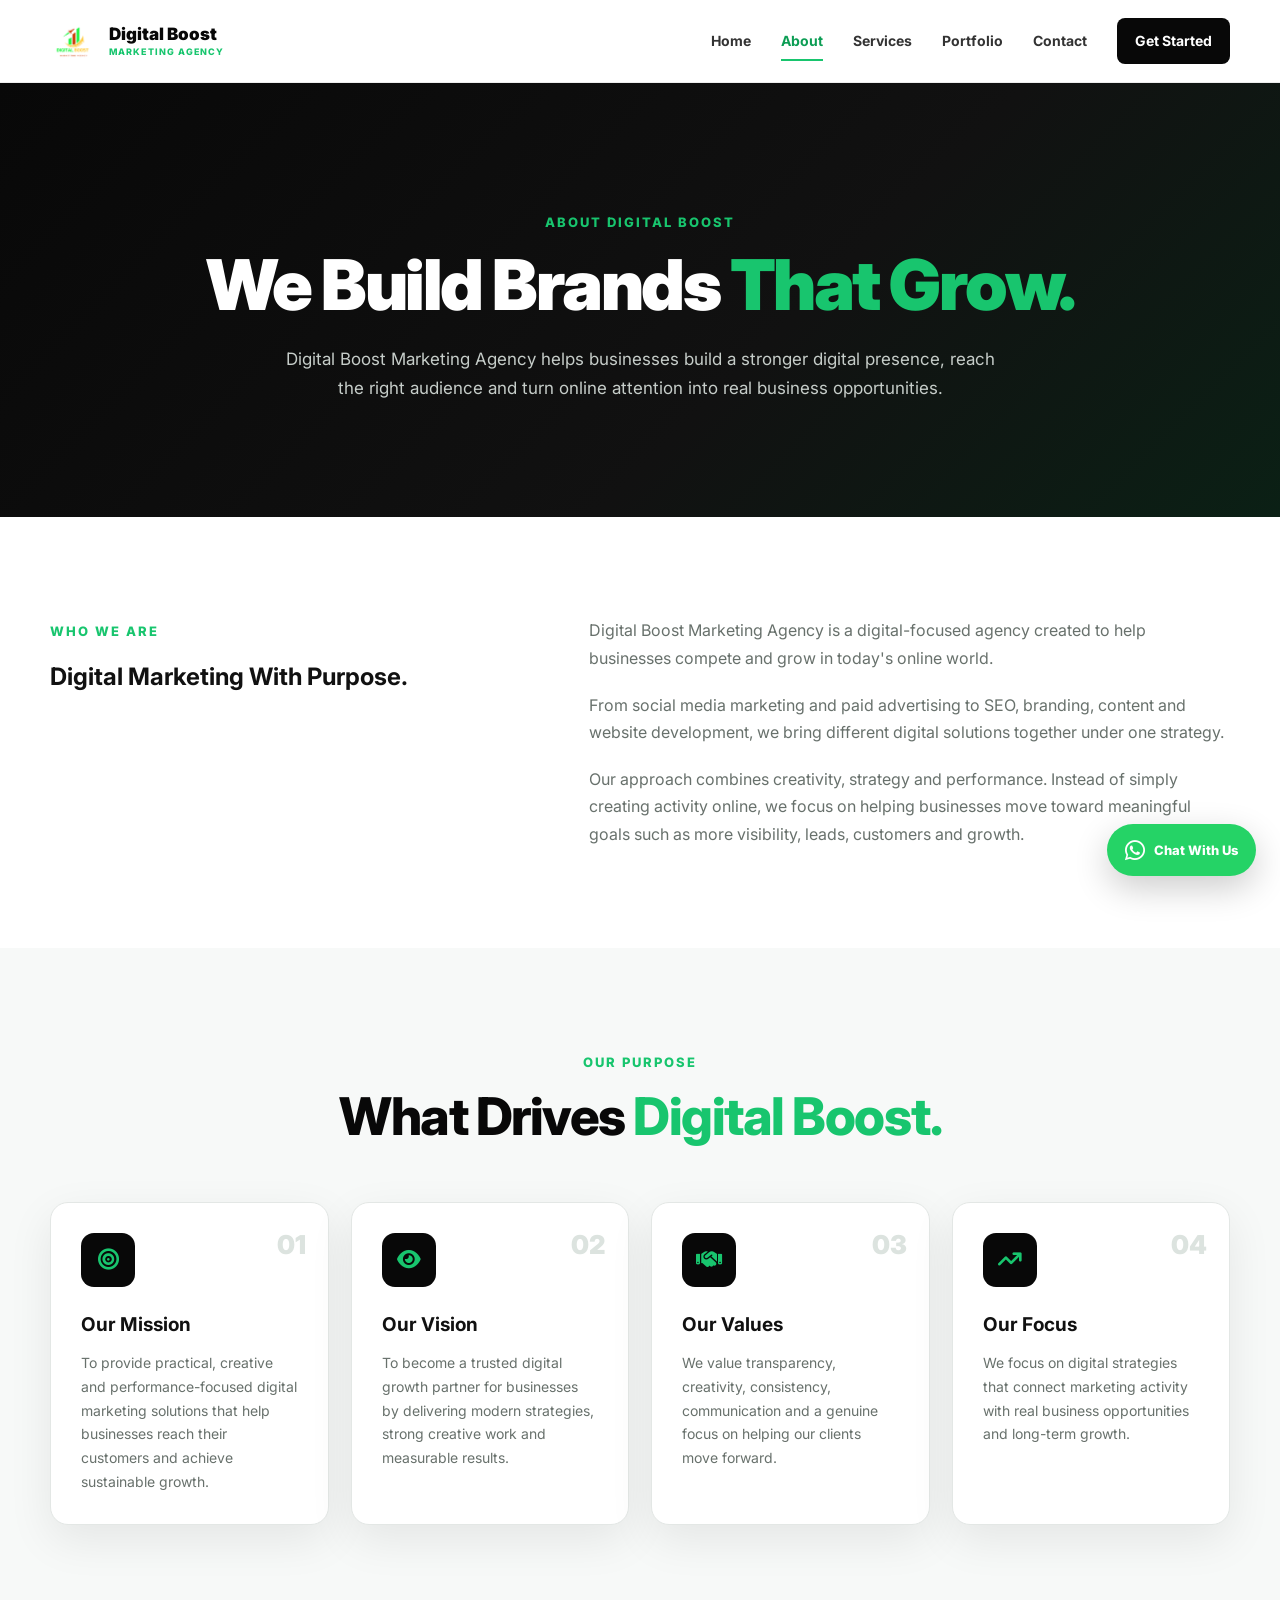
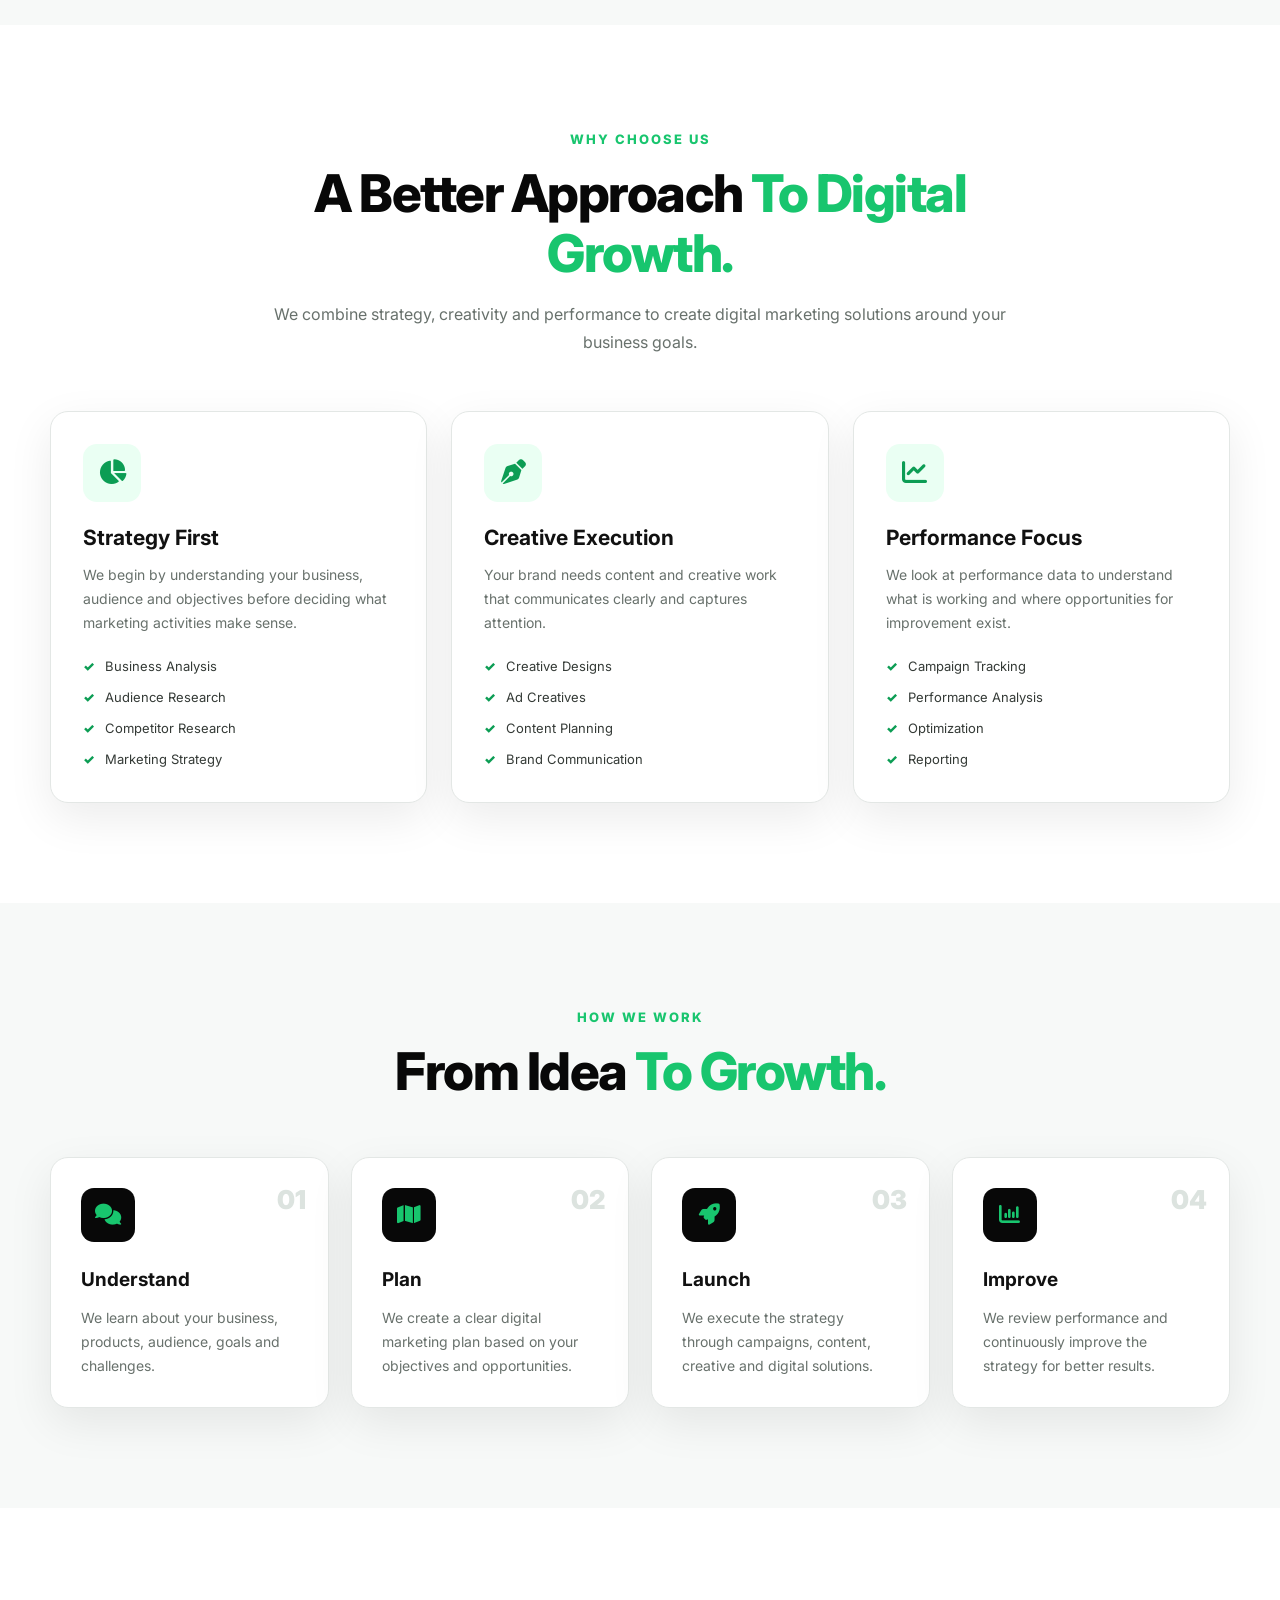
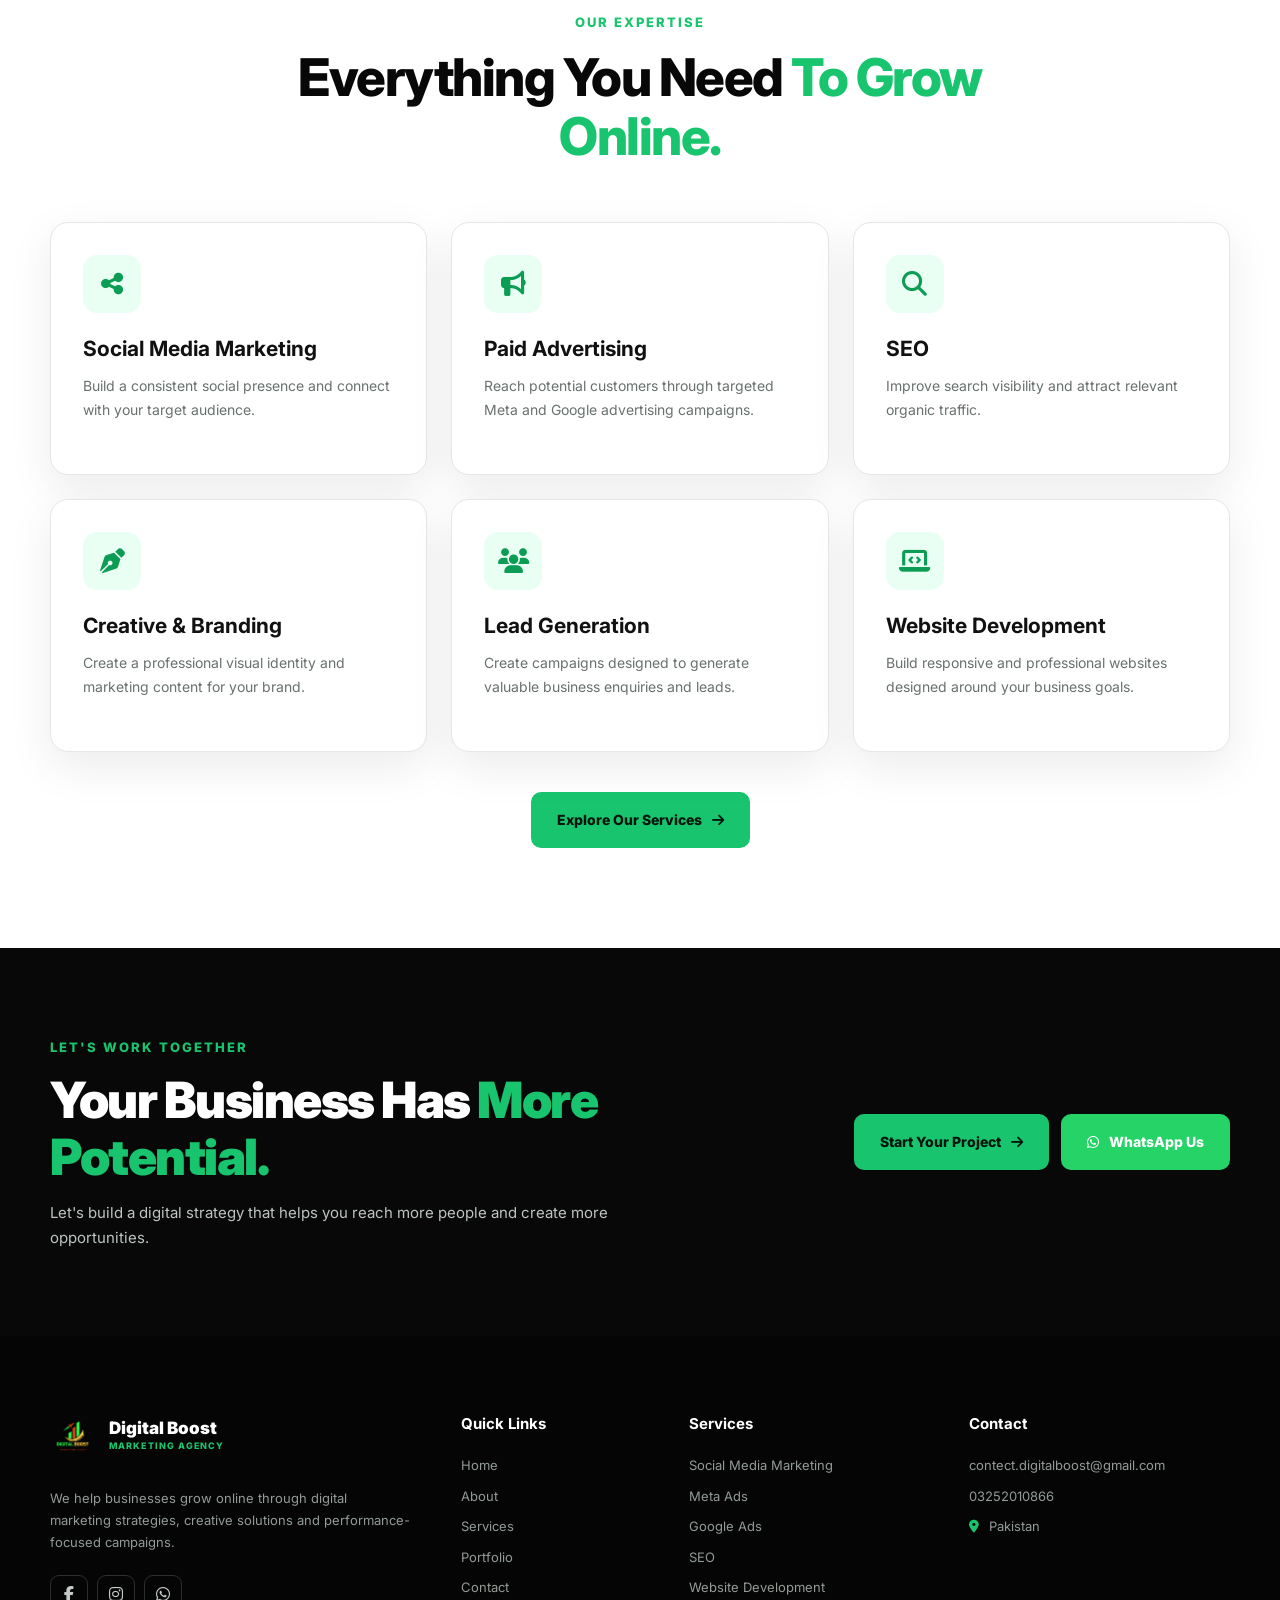
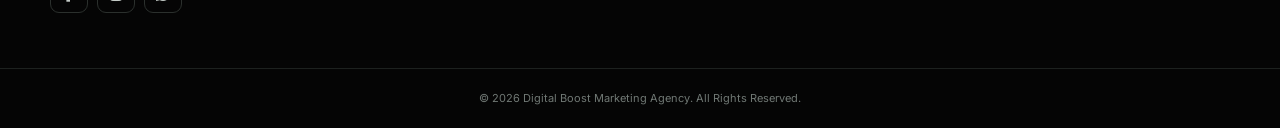
==== commit 34fc8401: "Update about.html" ====
--- a/about.html
+++ b/about.html
@@ -9,10 +9,10 @@
           content="width=device-width, initial-scale=1.0">
 
     <meta name="description"
-          content="Learn about Digital Boost Marketing Agency, our mission, approach and digital marketing solutions for growing businesses.">
+          content="Learn about Digital Boost Marketing Agency, our mission, vision, strategy and approach to helping businesses grow online.">
 
     <meta name="keywords"
-          content="About Digital Boost, Digital Marketing Agency Pakistan, Digital Marketing Services">
+          content="Digital Boost Marketing Agency, About Digital Boost, Digital Marketing Agency Pakistan">
 
     <title>About Us | Digital Boost Marketing Agency</title>
 
@@ -108,7 +108,7 @@
                 Contact
             </a>
 
-            <a href="contact.html"
+            <a href="contact.html#enquiry"
                class="nav-cta">
                 Get Started
             </a>
@@ -145,16 +145,18 @@
         </span>
 
         <h1>
-            We Help Businesses
-            <span>Grow Digitally.</span>
+
+            We Build Brands
+            <span>That Grow.</span>
+
         </h1>
 
         <p>
 
-            Digital Boost Marketing Agency is focused on helping
-            businesses build a powerful online presence, connect
-            with the right audience and achieve sustainable growth
-            through digital marketing.
+            Digital Boost Marketing Agency helps businesses
+            build a stronger digital presence, reach the right
+            audience and turn online attention into real business
+            opportunities.
 
         </p>
 
@@ -165,7 +167,7 @@
 
 
 <!-- =====================================================
-     WHO WE ARE
+     ABOUT INTRODUCTION
 ===================================================== -->
 
 <section class="section">
@@ -173,76 +175,64 @@
     <div class="container">
 
 
-        <div class="about-grid">
-
-
-            <!-- CONTENT -->
-
-            <div class="about-content">
+        <div class="contact-grid">
+
+
+            <!-- LEFT -->
+
+            <div>
 
                 <span class="section-label">
                     WHO WE ARE
                 </span>
 
-                <h2>
+
+                <h2 class="section-heading"
+                    style="text-align:left; margin:0;">
 
                     Digital Marketing
                     <span>With Purpose.</span>
 
                 </h2>
 
-                <p>
-
-                    Digital Boost Marketing Agency provides digital
-                    marketing solutions for businesses that want to
-                    grow, reach more customers and strengthen their
-                    brand online.
-
-                </p>
-
-                <p>
-
-                    We combine strategy, creativity, technology and
-                    performance marketing to create digital
-                    solutions that support real business objectives.
-
-                </p>
-
-                <p>
-
-                    Whether you need social media marketing, paid
-                    advertising, SEO, branding or a professional
-                    website, our goal is to make your digital
-                    presence stronger and more effective.
-
-                </p>
-
-
-                <a href="contact.html"
-                   class="btn">
-
-                    Let's Work Together
-
-                    <i class="fa-solid fa-arrow-right"></i>
-
-                </a>
-
-            </div>
-
-
-            <!-- VISUAL -->
-
-            <div class="about-visual">
-
-                <div class="about-logo-box">
-
-                    <img src="logo.png"
-                         alt="Digital Boost">
-
-                </div>
-
-            </div>
-
+            </div>
+
+
+            <!-- RIGHT -->
+
+            <div>
+
+                <p style="color:#68716c; margin-bottom:20px;">
+
+                    Digital Boost Marketing Agency is a
+                    digital-focused agency created to help
+                    businesses compete and grow in today's
+                    online world.
+
+                </p>
+
+
+                <p style="color:#68716c; margin-bottom:20px;">
+
+                    From social media marketing and paid
+                    advertising to SEO, branding, content and
+                    website development, we bring different
+                    digital solutions together under one strategy.
+
+                </p>
+
+
+                <p style="color:#68716c;">
+
+                    Our approach combines creativity, strategy
+                    and performance. Instead of simply creating
+                    activity online, we focus on helping businesses
+                    move toward meaningful goals such as more
+                    visibility, leads, customers and growth.
+
+                </p>
+
+            </div>
 
         </div>
 
@@ -253,11 +243,10 @@
 
 
 <!-- =====================================================
-     MISSION & VISION
+     MISSION / VISION
 ===================================================== -->
 
-<section class="section"
-         style="background:#f6f8f7;">
+<section class="section why-us">
 
     <div class="container">
 
@@ -265,24 +254,18 @@
         <div class="section-heading">
 
             <span class="section-label">
-                OUR FOUNDATION
+                OUR PURPOSE
             </span>
 
             <h2>
 
-                Mission &
-                <span>Vision.</span>
+                What Drives
+                <span>Digital Boost.</span>
 
             </h2>
 
-            <p>
-
-                We believe that every business deserves a strong
-                digital presence and a clear path to growth.
-
-            </p>
-
-        </div>
+        </div>
+
 
 
         <div class="why-grid">
@@ -304,13 +287,15 @@
 
                 <p>
 
-                    To help businesses use digital marketing
-                    effectively by providing strategic, creative
-                    and performance-focused solutions.
-
-                </p>
-
-            </div>
+                    To provide practical, creative and
+                    performance-focused digital marketing
+                    solutions that help businesses reach their
+                    customers and achieve sustainable growth.
+
+                </p>
+
+            </div>
+
 
 
             <!-- VISION -->
@@ -329,13 +314,14 @@
 
                 <p>
 
-                    To become a trusted digital growth partner for
-                    businesses looking to build strong brands and
-                    achieve long-term online success.
-
-                </p>
-
-            </div>
+                    To become a trusted digital growth partner
+                    for businesses by delivering modern strategies,
+                    strong creative work and measurable results.
+
+                </p>
+
+            </div>
+
 
 
             <!-- VALUES -->
@@ -346,7 +332,7 @@
                     03
                 </span>
 
-                <i class="fa-solid fa-heart"></i>
+                <i class="fa-solid fa-handshake"></i>
 
                 <h3>
                     Our Values
@@ -354,16 +340,17 @@
 
                 <p>
 
-                    Transparency, creativity, professionalism,
-                    continuous improvement and a strong focus on
-                    client goals.
-
-                </p>
-
-            </div>
-
-
-            <!-- APPROACH -->
+                    We value transparency, creativity,
+                    consistency, communication and a genuine
+                    focus on helping our clients move forward.
+
+                </p>
+
+            </div>
+
+
+
+            <!-- GROWTH -->
 
             <div class="why-card">
 
@@ -371,21 +358,21 @@
                     04
                 </span>
 
-                <i class="fa-solid fa-people-arrows"></i>
-
-                <h3>
-                    Our Approach
-                </h3>
-
-                <p>
-
-                    We understand first, plan carefully, execute
-                    professionally and continuously improve.
-
-                </p>
-
-            </div>
-
+                <i class="fa-solid fa-arrow-trend-up"></i>
+
+                <h3>
+                    Our Focus
+                </h3>
+
+                <p>
+
+                    We focus on digital strategies that connect
+                    marketing activity with real business
+                    opportunities and long-term growth.
+
+                </p>
+
+            </div>
 
         </div>
 
@@ -396,7 +383,7 @@
 
 
 <!-- =====================================================
-     WHAT MAKES US DIFFERENT
+     WHY CHOOSE US
 ===================================================== -->
 
 <section class="section">
@@ -407,25 +394,34 @@
         <div class="section-heading">
 
             <span class="section-label">
-                OUR APPROACH
+                WHY CHOOSE US
             </span>
 
             <h2>
 
-                Why Businesses Choose
-                <span>Digital Boost.</span>
+                A Better Approach
+                <span>To Digital Growth.</span>
 
             </h2>
 
-        </div>
-
-
-        <div class="services-grid">
-
-
-            <div class="service-card">
-
-                <i class="fa-solid fa-chart-simple"></i>
+            <p>
+
+                We combine strategy, creativity and performance
+                to create digital marketing solutions around your
+                business goals.
+
+            </p>
+
+        </div>
+
+
+
+        <div class="services-page-grid">
+
+
+            <article class="service-page-card">
+
+                <i class="fa-solid fa-chart-pie"></i>
 
                 <h3>
                     Strategy First
@@ -433,103 +429,89 @@
 
                 <p>
 
-                    Every project starts with understanding the
-                    business, audience and objectives.
-
-                </p>
-
-            </div>
-
-
-            <div class="service-card">
-
-                <i class="fa-solid fa-user-group"></i>
-
-                <h3>
-                    Audience Focused
-                </h3>
-
-                <p>
-
-                    We focus on reaching the people who are most
-                    relevant to your business.
-
-                </p>
-
-            </div>
-
-
-            <div class="service-card">
+                    We begin by understanding your business,
+                    audience and objectives before deciding
+                    what marketing activities make sense.
+
+                </p>
+
+                <ul>
+
+                    <li>Business Analysis</li>
+
+                    <li>Audience Research</li>
+
+                    <li>Competitor Research</li>
+
+                    <li>Marketing Strategy</li>
+
+                </ul>
+
+            </article>
+
+
+
+            <article class="service-page-card">
+
+                <i class="fa-solid fa-pen-nib"></i>
+
+                <h3>
+                    Creative Execution
+                </h3>
+
+                <p>
+
+                    Your brand needs content and creative work
+                    that communicates clearly and captures
+                    attention.
+
+                </p>
+
+                <ul>
+
+                    <li>Creative Designs</li>
+
+                    <li>Ad Creatives</li>
+
+                    <li>Content Planning</li>
+
+                    <li>Brand Communication</li>
+
+                </ul>
+
+            </article>
+
+
+
+            <article class="service-page-card">
 
                 <i class="fa-solid fa-chart-line"></i>
 
                 <h3>
-                    Performance Mindset
-                </h3>
-
-                <p>
-
-                    We monitor digital activities and focus on
-                    improving performance over time.
-
-                </p>
-
-            </div>
-
-
-            <div class="service-card">
-
-                <i class="fa-solid fa-wand-magic-sparkles"></i>
-
-                <h3>
-                    Creative Thinking
-                </h3>
-
-                <p>
-
-                    We combine marketing strategy with creative
-                    ideas to help brands stand out.
-
-                </p>
-
-            </div>
-
-
-            <div class="service-card">
-
-                <i class="fa-solid fa-mobile-screen-button"></i>
-
-                <h3>
-                    Digital First
-                </h3>
-
-                <p>
-
-                    We build solutions designed for today's
-                    mobile-first digital environment.
-
-                </p>
-
-            </div>
-
-
-            <div class="service-card">
-
-                <i class="fa-solid fa-arrows-rotate"></i>
-
-                <h3>
-                    Continuous Improvement
-                </h3>
-
-                <p>
-
-                    Digital marketing changes constantly, so we
-                    keep improving strategies and campaigns.
-
-                </p>
-
-            </div>
-
+                    Performance Focus
+                </h3>
+
+                <p>
+
+                    We look at performance data to understand
+                    what is working and where opportunities for
+                    improvement exist.
+
+                </p>
+
+                <ul>
+
+                    <li>Campaign Tracking</li>
+
+                    <li>Performance Analysis</li>
+
+                    <li>Optimization</li>
+
+                    <li>Reporting</li>
+
+                </ul>
+
+            </article>
 
         </div>
 
@@ -540,7 +522,7 @@
 
 
 <!-- =====================================================
-     SERVICES WE PROVIDE
+     OUR PROCESS
 ===================================================== -->
 
 <section class="section why-us">
@@ -551,24 +533,152 @@
         <div class="section-heading">
 
             <span class="section-label">
-                WHAT WE OFFER
+                HOW WE WORK
             </span>
 
             <h2>
 
-                Complete Digital
-                <span>Growth Solutions.</span>
+                From Idea
+                <span>To Growth.</span>
 
             </h2>
 
         </div>
 
 
+
         <div class="why-grid">
 
 
             <div class="why-card">
 
+                <span class="why-number">
+                    01
+                </span>
+
+                <i class="fa-solid fa-comments"></i>
+
+                <h3>
+                    Understand
+                </h3>
+
+                <p>
+
+                    We learn about your business, products,
+                    audience, goals and challenges.
+
+                </p>
+
+            </div>
+
+
+
+            <div class="why-card">
+
+                <span class="why-number">
+                    02
+                </span>
+
+                <i class="fa-solid fa-map"></i>
+
+                <h3>
+                    Plan
+                </h3>
+
+                <p>
+
+                    We create a clear digital marketing plan
+                    based on your objectives and opportunities.
+
+                </p>
+
+            </div>
+
+
+
+            <div class="why-card">
+
+                <span class="why-number">
+                    03
+                </span>
+
+                <i class="fa-solid fa-rocket"></i>
+
+                <h3>
+                    Launch
+                </h3>
+
+                <p>
+
+                    We execute the strategy through campaigns,
+                    content, creative and digital solutions.
+
+                </p>
+
+            </div>
+
+
+
+            <div class="why-card">
+
+                <span class="why-number">
+                    04
+                </span>
+
+                <i class="fa-solid fa-chart-column"></i>
+
+                <h3>
+                    Improve
+                </h3>
+
+                <p>
+
+                    We review performance and continuously
+                    improve the strategy for better results.
+
+                </p>
+
+            </div>
+
+        </div>
+
+    </div>
+
+</section>
+
+
+
+<!-- =====================================================
+     SERVICES SUMMARY
+===================================================== -->
+
+<section class="section">
+
+    <div class="container">
+
+
+        <div class="section-heading">
+
+            <span class="section-label">
+                OUR EXPERTISE
+            </span>
+
+            <h2>
+
+                Everything You Need
+                <span>To Grow Online.</span>
+
+            </h2>
+
+        </div>
+
+
+
+        <div class="services-page-grid">
+
+
+            <article class="service-page-card">
+
                 <i class="fa-solid fa-share-nodes"></i>
 
                 <h3>
@@ -576,97 +686,113 @@
                 </h3>
 
                 <p>
-                    Build awareness, engagement and community
-                    across social media platforms.
-                </p>
-
-            </div>
-
-
-            <div class="why-card">
+
+                    Build a consistent social presence and
+                    connect with your target audience.
+
+                </p>
+
+            </article>
+
+
+
+            <article class="service-page-card">
 
                 <i class="fa-solid fa-bullhorn"></i>
 
                 <h3>
-                    Meta Advertising
-                </h3>
-
-                <p>
-                    Facebook and Instagram advertising designed
-                    around your business objectives.
-                </p>
-
-            </div>
-
-
-            <div class="why-card">
-
-                <i class="fa-brands fa-google"></i>
-
-                <h3>
-                    Google Advertising
-                </h3>
-
-                <p>
-                    Connect with customers searching for your
-                    products and services.
-                </p>
-
-            </div>
-
-
-            <div class="why-card">
-
-                <i class="fa-solid fa-magnifying-glass-chart"></i>
-
-                <h3>
-                    Search Engine Optimization
-                </h3>
-
-                <p>
-                    Improve your organic visibility and attract
-                    relevant search traffic.
-                </p>
-
-            </div>
-
-
-            <div class="why-card">
-
-                <i class="fa-solid fa-code"></i>
+                    Paid Advertising
+                </h3>
+
+                <p>
+
+                    Reach potential customers through targeted
+                    Meta and Google advertising campaigns.
+
+                </p>
+
+            </article>
+
+
+
+            <article class="service-page-card">
+
+                <i class="fa-solid fa-magnifying-glass"></i>
+
+                <h3>
+                    SEO
+                </h3>
+
+                <p>
+
+                    Improve search visibility and attract
+                    relevant organic traffic.
+
+                </p>
+
+            </article>
+
+
+
+            <article class="service-page-card">
+
+                <i class="fa-solid fa-pen-nib"></i>
+
+                <h3>
+                    Creative & Branding
+                </h3>
+
+                <p>
+
+                    Create a professional visual identity and
+                    marketing content for your brand.
+
+                </p>
+
+            </article>
+
+
+
+            <article class="service-page-card">
+
+                <i class="fa-solid fa-users"></i>
+
+                <h3>
+                    Lead Generation
+                </h3>
+
+                <p>
+
+                    Create campaigns designed to generate
+                    valuable business enquiries and leads.
+
+                </p>
+
+            </article>
+
+
+
+            <article class="service-page-card">
+
+                <i class="fa-solid fa-laptop-code"></i>
 
                 <h3>
                     Website Development
                 </h3>
 
                 <p>
-                    Professional responsive websites built around
-                    your business goals.
-                </p>
-
-            </div>
-
-
-            <div class="why-card">
-
-                <i class="fa-solid fa-palette"></i>
-
-                <h3>
-                    Branding & Design
-                </h3>
-
-                <p>
-                    Build a consistent and professional visual
-                    identity for your business.
-                </p>
-
-            </div>
-
-
-        </div>
-
-
-        <div style="text-align:center;margin-top:40px;">
+
+                    Build responsive and professional websites
+                    designed around your business goals.
+
+                </p>
+
+            </article>
+
+        </div>
+
+
+        <div style="text-align:center; margin-top:40px;">
 
             <a href="services.html"
                class="btn">
@@ -697,20 +823,20 @@
         <div>
 
             <span class="section-label">
-                LET'S BUILD SOMETHING GREAT
+                LET'S WORK TOGETHER
             </span>
 
             <h2>
 
-                Ready To Take Your
-                <span>Business Online?</span>
+                Your Business Has
+                <span>More Potential.</span>
 
             </h2>
 
             <p>
 
-                Tell us what you want to achieve and let's
-                create a digital growth plan for your business.
+                Let's build a digital strategy that helps you
+                reach more people and create more opportunities.
 
             </p>
 
@@ -719,18 +845,17 @@
 
         <div class="cta-buttons">
 
-            <a href="contact.html"
+            <a href="contact.html#enquiry"
                class="btn">
 
-                Get Started
+                Start Your Project
 
                 <i class="fa-solid fa-arrow-right"></i>
 
             </a>
 
 
-            <a href="#"
-               data-whatsapp
+            <a href="https://wa.me/923252010866?text=Hello%20Digital%20Boost%20Marketing%20Agency%2C%20I%20would%20like%20to%20discuss%20my%20business."
                target="_blank"
                class="btn btn-whatsapp">
 
@@ -757,8 +882,6 @@
     <div class="container footer-grid">
 
 
-        <!-- ABOUT -->
-
         <div class="footer-about">
 
             <a href="index.html"
@@ -797,8 +920,7 @@
 
             <div class="social-links">
 
-                <a href="#"
-                   data-facebook
+                <a href="https://www.facebook.com/digitalboostagencyinfo"
                    target="_blank"
                    aria-label="Facebook">
 
@@ -807,8 +929,7 @@
                 </a>
 
 
-                <a href="#"
-                   data-instagram
+                <a href="https://www.instagram.com/dig.italboostagency/"
                    target="_blank"
                    aria-label="Instagram">
 
@@ -817,8 +938,7 @@
                 </a>
 
 
-                <a href="#"
-                   data-whatsapp
+                <a href="https://wa.me/923252010866"
                    target="_blank"
                    aria-label="WhatsApp">
 
@@ -831,8 +951,6 @@
         </div>
 
 
-
-        <!-- QUICK LINKS -->
 
         <div class="footer-column">
 
@@ -864,8 +982,6 @@
 
 
 
-        <!-- SERVICES -->
-
         <div class="footer-column">
 
             <h3>
@@ -896,26 +1012,20 @@
 
 
 
-        <!-- CONTACT -->
-
         <div class="footer-column">
 
             <h3>
                 Contact
             </h3>
 
-
-            <a href="#"
-               data-email
-               data-email-text>
-            </a>
-
-
-            <a href="#"
-               data-whatsapp
-               data-whatsapp-text>
-            </a>
-
+            <a href="mailto:contect.digitalboost@gmail.com">
+                contect.digitalboost@gmail.com
+            </a>
+
+            <a href="https://wa.me/923252010866"
+               target="_blank">
+                03252010866
+            </a>
 
             <p>
 
@@ -927,8 +1037,8 @@
 
         </div>
 
-
     </div>
+
 
 
     <div class="footer-bottom">
@@ -955,8 +1065,7 @@
      FLOATING WHATSAPP
 ===================================================== -->
 
-<a href="#"
-   data-whatsapp
+<a href="https://wa.me/923252010866?text=Hello%20Digital%20Boost%20Marketing%20Agency%2C%20I%20want%20to%20discuss%20your%20digital%20marketing%20services."
    target="_blank"
    class="whatsapp-float"
    aria-label="Chat on WhatsApp">
@@ -972,7 +1081,7 @@
 
 
 <!-- =====================================================
-     CONFIG + JAVASCRIPT
+     JAVASCRIPT
 ===================================================== -->
 
 <script src="site-config.js"></script>
--- a/style.css
+++ b/style.css
@@ -1,13 +1,13 @@
 /* =========================================================
    DIGITAL BOOST MARKETING AGENCY
-   FINAL WEBSITE STYLE
-   Green + Black Professional Theme
-   ========================================================= */
+   FINAL WEBSITE CSS
+   Theme: Professional Green + Black
+========================================================= */
 
 
 /* =========================================================
    RESET
-   ========================================================= */
+========================================================= */
 
 * {
     margin: 0;
@@ -15,9 +15,11 @@
     box-sizing: border-box;
 }
 
+
 html {
     scroll-behavior: smooth;
 }
+
 
 body {
     font-family: "Inter", Arial, sans-serif;
@@ -27,15 +29,23 @@
     overflow-x: hidden;
 }
 
+
+body.page-loaded {
+    opacity: 1;
+}
+
+
 img {
     max-width: 100%;
     display: block;
 }
 
+
 a {
     color: inherit;
     text-decoration: none;
 }
+
 
 button,
 input,
@@ -44,10 +54,12 @@
     font: inherit;
 }
 
+
 button {
     cursor: pointer;
 }
 
+
 ul {
     list-style: none;
 }
@@ -55,1243 +67,1917 @@
 
 /* =========================================================
    VARIABLES
-   ========================================================= */
+========================================================= */
 
 :root {
 
-    --green: #19c463;
-    --green-dark: #0e9f4d;
-    --green-light: #eafff2;
-
-    --black: #0b0f0d;
-    --dark: #111713;
-    --dark-2: #18201b;
+    --green: #18c56e;
+    --green-dark: #0c9d54;
+    --green-light: #eafff3;
+
+    --black: #080808;
+    --black-2: #111111;
+    --dark: #181818;
 
     --white: #ffffff;
-    --text: #111111;
-    --muted: #66706a;
-
-    --border: #e5e9e6;
-    --light: #f6f8f7;
+    --gray-50: #f7f9f8;
+    --gray-100: #eef1ef;
+    --gray-300: #cbd2ce;
+    --gray-500: #68716c;
+    --gray-700: #343a36;
+
+    --border: #e3e7e5;
 
     --shadow:
         0 15px 45px rgba(0, 0, 0, 0.08);
 
     --shadow-hover:
-        0 25px 65px rgba(0, 0, 0, 0.13);
+        0 25px 60px rgba(0, 0, 0, 0.14);
 
     --radius: 18px;
 
-    --container: 1180px;
+    --transition:
+        all 0.3s ease;
+
+    --container:
+        1180px;
 }
 
 
 /* =========================================================
-   CONTAINER
-   ========================================================= */
+   GLOBAL
+========================================================= */
 
 .container {
-    width: min(1180px, calc(100% - 40px));
+    width: min(
+        var(--container),
+        calc(100% - 40px)
+    );
+
     margin: 0 auto;
+}
+
+
+.section {
+    padding: 100px 0;
+}
+
+
+.section-label {
+    display: inline-block;
+
+    margin-bottom: 14px;
+
+    color: var(--green);
+
+    font-size: 13px;
+
+    font-weight: 800;
+
+    letter-spacing: 2px;
+
+    text-transform: uppercase;
+}
+
+
+.section-heading {
+    max-width: 760px;
+
+    margin: 0 auto 55px;
+
+    text-align: center;
+}
+
+
+.section-heading h2,
+.contact-info h2,
+.form-heading h2 {
+
+    font-size: clamp(
+        34px,
+        5vw,
+        52px
+    );
+
+    line-height: 1.15;
+
+    font-weight: 800;
+
+    letter-spacing: -1.5px;
+
+    color: var(--black);
+
+}
+
+
+.section-heading h2 span,
+.contact-info h2 span,
+.form-heading h2 span {
+
+    color: var(--green);
+
+}
+
+
+.section-heading p {
+
+    margin-top: 18px;
+
+    color: var(--gray-500);
+
+    font-size: 16px;
+
+}
+
+
+/* =========================================================
+   BUTTONS
+========================================================= */
+
+.btn {
+
+    display: inline-flex;
+
+    align-items: center;
+
+    justify-content: center;
+
+    gap: 10px;
+
+    min-height: 52px;
+
+    padding: 14px 24px;
+
+    border: 2px solid var(--green);
+
+    border-radius: 10px;
+
+    background: var(--green);
+
+    color: #04150c;
+
+    font-size: 14px;
+
+    font-weight: 800;
+
+    transition: var(--transition);
+}
+
+
+.btn:hover {
+
+    background: var(--green-dark);
+
+    border-color: var(--green-dark);
+
+    color: var(--white);
+
+    transform: translateY(-2px);
+
+    box-shadow:
+        0 12px 25px
+        rgba(24, 197, 110, 0.25);
+
+}
+
+
+.btn-whatsapp {
+
+    background: #25d366;
+
+    border-color: #25d366;
+
+    color: #ffffff;
+}
+
+
+.btn-whatsapp:hover {
+
+    background: #1ebc59;
+
+    border-color: #1ebc59;
+
 }
 
 
 /* =========================================================
    HEADER
-   ========================================================= */
+========================================================= */
 
 .header {
+
     position: sticky;
+
     top: 0;
-    z-index: 9999;
-    background: rgba(255, 255, 255, 0.96);
+
+    z-index: 1000;
+
+    width: 100%;
+
+    background:
+        rgba(255, 255, 255, 0.96);
+
+    border-bottom: 1px solid
+        rgba(0, 0, 0, 0.07);
+
     backdrop-filter: blur(15px);
-    border-bottom: 1px solid var(--border);
-}
+}
+
 
 .nav-container {
+
     min-height: 82px;
+
     display: flex;
+
     align-items: center;
+
     justify-content: space-between;
-    gap: 25px;
+
+    gap: 30px;
 }
 
 
 /* =========================================================
    LOGO
-   ========================================================= */
+========================================================= */
 
 .logo {
+
     display: inline-flex;
+
     align-items: center;
+
     gap: 11px;
+
     flex-shrink: 0;
 }
 
+
 .logo-image {
+
     width: 48px;
+
     height: 48px;
+
     display: flex;
+
     align-items: center;
+
     justify-content: center;
-}
+
+    overflow: hidden;
+
+    border-radius: 10px;
+}
+
 
 .logo-image img {
+
     width: 100%;
+
     height: 100%;
+
     object-fit: contain;
 }
 
+
 .logo-text {
+
     display: flex;
+
     flex-direction: column;
+
     line-height: 1.1;
 }
 
+
 .logo-text strong {
-    font-size: 20px;
+
+    color: var(--black);
+
+    font-size: 17px;
+
     font-weight: 900;
-    color: var(--black);
-}
+}
+
 
 .logo-text span {
+
     margin-top: 4px;
-    color: var(--green-dark);
-    font-size: 10px;
-    font-weight: 700;
-    letter-spacing: 1.4px;
+
+    color: var(--green);
+
+    font-size: 9px;
+
+    font-weight: 800;
+
+    letter-spacing: 1.1px;
+
     text-transform: uppercase;
 }
 
 
 /* =========================================================
    NAVIGATION
-   ========================================================= */
+========================================================= */
 
 .navbar {
+
     display: flex;
+
     align-items: center;
-    gap: 28px;
-}
-
-.navbar > a {
+
+    gap: 30px;
+}
+
+
+.navbar a {
+
     position: relative;
-    color: #343a36;
+
+    color: #333;
+
     font-size: 14px;
-    font-weight: 600;
-    transition: 0.3s ease;
-}
-
-.navbar > a:hover,
-.navbar > a.active {
+
+    font-weight: 700;
+
+    transition: var(--transition);
+}
+
+
+.navbar a:hover,
+.navbar a.active {
+
     color: var(--green-dark);
 }
 
-.navbar > a:not(.nav-cta)::after {
+
+.navbar a:not(.nav-cta)::after {
+
     content: "";
+
     position: absolute;
+
     left: 0;
+
     bottom: -8px;
+
     width: 0;
+
     height: 2px;
+
     background: var(--green);
-    transition: 0.3s ease;
-}
-
-.navbar > a:hover::after,
-.navbar > a.active::after {
+
+    transition: var(--transition);
+}
+
+
+.navbar a:hover::after,
+.navbar a.active::after {
+
     width: 100%;
 }
 
+
 .navbar .nav-cta {
+
+    padding: 11px 18px;
+
+    border-radius: 8px;
+
+    background: var(--black);
+
+    color: var(--white);
+}
+
+
+.navbar .nav-cta:hover {
+
     background: var(--green);
-    color: #ffffff;
-    padding: 12px 19px;
+
+    color: var(--black);
+}
+
+
+.navbar .nav-cta::after {
+
+    display: none;
+}
+
+
+.menu-btn {
+
+    display: none;
+
+    width: 44px;
+
+    height: 44px;
+
+    border: 1px solid var(--border);
+
     border-radius: 9px;
-}
-
-.navbar .nav-cta:hover {
-    background: var(--green-dark);
-    color: #ffffff;
-}
-
-.navbar .nav-cta::after {
-    display: none;
-}
-
-
-/* =========================================================
-   MOBILE MENU BUTTON
-   ========================================================= */
-
-.menu-btn {
-    display: none;
-    width: 44px;
-    height: 44px;
-    border: 1px solid var(--border);
-    background: #ffffff;
-    border-radius: 10px;
+
+    background: var(--white);
+
     color: var(--black);
-    font-size: 19px;
+
+    font-size: 20px;
 }
 
 
 /* =========================================================
    HERO
-   ========================================================= */
+========================================================= */
 
 .hero {
+
     position: relative;
-    min-height: 690px;
+
+    min-height: 680px;
+
     display: flex;
+
     align-items: center;
+
+    overflow: hidden;
+
+    background: var(--black);
+
+    color: var(--white);
+}
+
+
+.hero::before {
+
+    content: "";
+
+    position: absolute;
+
+    width: 600px;
+
+    height: 600px;
+
+    right: -180px;
+
+    top: -200px;
+
+    border-radius: 50%;
+
     background:
-        radial-gradient(
-            circle at 80% 20%,
-            rgba(25, 196, 99, 0.15),
-            transparent 35%
-        ),
+        rgba(24, 197, 110, 0.16);
+
+    filter: blur(5px);
+}
+
+
+.hero::after {
+
+    content: "";
+
+    position: absolute;
+
+    width: 400px;
+
+    height: 400px;
+
+    left: -180px;
+
+    bottom: -220px;
+
+    border-radius: 50%;
+
+    background:
+        rgba(24, 197, 110, 0.10);
+}
+
+
+.hero-container {
+
+    position: relative;
+
+    z-index: 2;
+
+    display: grid;
+
+    grid-template-columns:
+        1.08fr
+        0.92fr;
+
+    gap: 60px;
+
+    align-items: center;
+}
+
+
+.hero-content h1 {
+
+    max-width: 780px;
+
+    font-size: clamp(
+        44px,
+        6vw,
+        76px
+    );
+
+    line-height: 1.03;
+
+    font-weight: 900;
+
+    letter-spacing: -3px;
+}
+
+
+.hero-content h1 span {
+
+    color: var(--green);
+}
+
+
+.hero-content p {
+
+    max-width: 650px;
+
+    margin: 25px 0 32px;
+
+    color: #c7ceca;
+
+    font-size: 17px;
+}
+
+
+.hero-buttons {
+
+    display: flex;
+
+    flex-wrap: wrap;
+
+    gap: 13px;
+}
+
+
+/* =========================================================
+   HERO IMAGE
+========================================================= */
+
+.hero-image {
+
+    position: relative;
+
+    min-height: 460px;
+
+    display: flex;
+
+    align-items: center;
+
+    justify-content: center;
+}
+
+
+.hero-image img {
+
+    width: 100%;
+
+    max-width: 500px;
+
+    max-height: 500px;
+
+    object-fit: contain;
+
+    border-radius: 22px;
+
+    box-shadow:
+        0 30px 80px
+        rgba(0, 0, 0, 0.35);
+}
+
+
+.hero-card {
+
+    position: absolute;
+
+    bottom: 20px;
+
+    left: 10px;
+
+    padding: 18px 20px;
+
+    border:
+        1px solid
+        rgba(255, 255, 255, 0.12);
+
+    border-radius: 15px;
+
+    background:
+        rgba(255, 255, 255, 0.08);
+
+    backdrop-filter: blur(12px);
+
+    box-shadow:
+        0 20px 50px
+        rgba(0, 0, 0, 0.25);
+}
+
+
+.hero-card strong {
+
+    display: block;
+
+    color: var(--green);
+
+    font-size: 26px;
+
+    line-height: 1;
+}
+
+
+.hero-card span {
+
+    display: block;
+
+    margin-top: 5px;
+
+    color: #d8ddda;
+
+    font-size: 12px;
+}
+
+
+/* =========================================================
+   PAGE HERO
+========================================================= */
+
+.page-hero {
+
+    padding: 125px 0 115px;
+
+    text-align: center;
+
+    background:
         linear-gradient(
             135deg,
-            #ffffff 0%,
-            #f4faf6 100%
+            #080808 0%,
+            #111111 60%,
+            #0b2015 100%
         );
-    overflow: hidden;
-}
-
-.hero::before {
-    content: "";
-    position: absolute;
-    width: 450px;
-    height: 450px;
-    right: -180px;
-    bottom: -200px;
-    border: 80px solid rgba(25, 196, 99, 0.08);
-    border-radius: 50%;
-}
-
-.hero-container {
-    position: relative;
-    z-index: 2;
-    display: grid;
-    grid-template-columns: 1.1fr 0.9fr;
-    align-items: center;
-    gap: 60px;
-}
-
-.hero-content {
+
+    color: var(--white);
+}
+
+
+.page-hero .section-label {
+
+    color: var(--green);
+}
+
+
+.page-hero h1 {
+
+    max-width: 900px;
+
+    margin: 0 auto;
+
+    font-size: clamp(
+        42px,
+        6vw,
+        70px
+    );
+
+    line-height: 1.08;
+
+    font-weight: 900;
+
+    letter-spacing: -2.5px;
+}
+
+
+.page-hero h1 span {
+
+    color: var(--green);
+}
+
+
+.page-hero p {
+
     max-width: 720px;
-}
-
-.hero-content h1 {
-    margin: 16px 0 22px;
-    font-size: clamp(42px, 5.5vw, 74px);
-    line-height: 1.05;
-    letter-spacing: -3px;
-    font-weight: 900;
-    color: var(--black);
-}
-
-.hero-content h1 span {
-    color: var(--green-dark);
-}
-
-.hero-content p {
-    max-width: 650px;
-    color: var(--muted);
-    font-size: 18px;
-    line-height: 1.8;
-}
-
-.hero-buttons {
-    margin-top: 34px;
-    display: flex;
-    align-items: center;
-    flex-wrap: wrap;
-    gap: 14px;
-}
-
-.hero-image {
-    position: relative;
-    display: flex;
-    align-items: center;
-    justify-content: center;
-}
-
-.hero-image img {
-    width: 100%;
-    max-width: 530px;
-    margin: auto;
-    border-radius: 24px;
-    box-shadow: var(--shadow-hover);
-}
-
-
-/* =========================================================
-   SECTION LABEL
-   ========================================================= */
-
-.section-label {
-    display: inline-flex;
-    align-items: center;
-    gap: 8px;
-    color: var(--green-dark);
-    font-size: 12px;
-    font-weight: 800;
-    letter-spacing: 2px;
-    text-transform: uppercase;
-}
-
-.section-label::before {
-    content: "";
-    width: 25px;
-    height: 2px;
-    background: var(--green);
-}
-
-
-/* =========================================================
-   BUTTONS
-   ========================================================= */
-
-.btn {
-    display: inline-flex;
-    align-items: center;
-    justify-content: center;
-    gap: 10px;
-    min-height: 50px;
-    padding: 13px 22px;
-    border: 0;
-    border-radius: 10px;
-    background: var(--green);
-    color: #ffffff;
-    font-size: 14px;
-    font-weight: 800;
-    transition:
-        transform 0.25s ease,
-        background 0.25s ease,
-        box-shadow 0.25s ease;
-}
-
-.btn:hover {
-    background: var(--green-dark);
-    transform: translateY(-3px);
-    box-shadow: 0 12px 30px rgba(25, 196, 99, 0.25);
-}
-
-.btn-dark {
-    background: var(--black);
-}
-
-.btn-dark:hover {
-    background: var(--dark-2);
-}
-
-.btn-whatsapp {
-    background: #25d366;
-}
-
-.btn-whatsapp:hover {
-    background: #16b957;
-}
-
-
-/* =========================================================
-   GENERAL SECTIONS
-   ========================================================= */
-
-.section {
-    padding: 100px 0;
-}
-
-.section-heading {
-    max-width: 720px;
-    margin: 0 auto 55px;
-    text-align: center;
-}
-
-.section-heading h2 {
-    margin: 13px 0 16px;
-    font-size: clamp(32px, 4vw, 50px);
-    line-height: 1.12;
-    letter-spacing: -1.5px;
-    font-weight: 900;
-}
-
-.section-heading h2 span {
-    color: var(--green-dark);
-}
-
-.section-heading p {
-    color: var(--muted);
-    font-size: 16px;
-}
-
-
-/* =========================================================
-   PAGE HERO
-   ========================================================= */
-
-.page-hero {
-    padding: 120px 0 105px;
-    background:
-        radial-gradient(
-            circle at 85% 20%,
-            rgba(25, 196, 99, 0.13),
-            transparent 30%
-        ),
-        #f5faf7;
-    text-align: center;
-}
-
-.page-hero-content {
-    max-width: 850px;
-}
-
-.page-hero h1 {
-    margin: 17px auto;
-    font-size: clamp(40px, 5vw, 65px);
-    line-height: 1.08;
-    letter-spacing: -2.5px;
-    font-weight: 900;
-}
-
-.page-hero h1 span {
-    color: var(--green-dark);
-}
-
-.page-hero p {
-    max-width: 720px;
-    margin: auto;
-    color: var(--muted);
+
+    margin: 22px auto 0;
+
+    color: #c6cdc9;
+
     font-size: 17px;
 }
 
 
 /* =========================================================
    SERVICE CARDS
-   ========================================================= */
-
-.services-grid,
+========================================================= */
+
 .services-page-grid {
+
     display: grid;
-    grid-template-columns: repeat(3, 1fr);
+
+    grid-template-columns:
+        repeat(3, 1fr);
+
     gap: 24px;
 }
 
-.service-card,
+
 .service-page-card {
+
+    position: relative;
+
     padding: 32px;
-    background: #ffffff;
-    border: 1px solid var(--border);
+
+    border:
+        1px solid var(--border);
+
     border-radius: var(--radius);
-    box-shadow: 0 5px 25px rgba(0, 0, 0, 0.035);
-    transition:
-        transform 0.3s ease,
-        box-shadow 0.3s ease,
-        border-color 0.3s ease;
-}
-
-.service-card:hover,
+
+    background: var(--white);
+
+    box-shadow: var(--shadow);
+
+    transition: var(--transition);
+
+    overflow: hidden;
+}
+
+
+.service-page-card::before {
+
+    content: "";
+
+    position: absolute;
+
+    left: 0;
+
+    top: 0;
+
+    width: 100%;
+
+    height: 4px;
+
+    background: var(--green);
+
+    transform:
+        scaleX(0);
+
+    transform-origin: left;
+
+    transition: var(--transition);
+}
+
+
 .service-page-card:hover {
+
     transform: translateY(-8px);
-    border-color: rgba(25, 196, 99, 0.4);
+
+    box-shadow: var(--shadow-hover);
+
+}
+
+
+.service-page-card:hover::before {
+
+    transform: scaleX(1);
+}
+
+
+.service-page-card > i {
+
+    width: 58px;
+
+    height: 58px;
+
+    display: flex;
+
+    align-items: center;
+
+    justify-content: center;
+
+    margin-bottom: 22px;
+
+    border-radius: 14px;
+
+    background: var(--green-light);
+
+    color: var(--green-dark);
+
+    font-size: 25px;
+}
+
+
+.service-page-card h3 {
+
+    margin-bottom: 12px;
+
+    font-size: 21px;
+
+    line-height: 1.3;
+}
+
+
+.service-page-card p {
+
+    margin-bottom: 20px;
+
+    color: var(--gray-500);
+
+    font-size: 14px;
+}
+
+
+.service-page-card ul {
+
+    display: grid;
+
+    gap: 9px;
+}
+
+
+.service-page-card li {
+
+    position: relative;
+
+    padding-left: 22px;
+
+    color: var(--gray-700);
+
+    font-size: 13px;
+}
+
+
+.service-page-card li::before {
+
+    content: "✓";
+
+    position: absolute;
+
+    left: 0;
+
+    color: var(--green-dark);
+
+    font-weight: 900;
+}
+
+
+/* =========================================================
+   WHY / PROCESS
+========================================================= */
+
+.why-us {
+
+    background: var(--gray-50);
+}
+
+
+.why-grid {
+
+    display: grid;
+
+    grid-template-columns:
+        repeat(4, 1fr);
+
+    gap: 22px;
+}
+
+
+.why-card {
+
+    position: relative;
+
+    padding: 30px;
+
+    border:
+        1px solid var(--border);
+
+    border-radius: var(--radius);
+
+    background: var(--white);
+
     box-shadow: var(--shadow);
-}
-
-.service-card > i,
-.service-page-card > i {
-    width: 55px;
-    height: 55px;
+
+    transition: var(--transition);
+}
+
+
+.why-card:hover {
+
+    transform: translateY(-7px);
+
+    box-shadow: var(--shadow-hover);
+}
+
+
+.why-number {
+
+    position: absolute;
+
+    top: 20px;
+
+    right: 22px;
+
+    color: #dce3df;
+
+    font-size: 26px;
+
+    font-weight: 900;
+}
+
+
+.why-card > i {
+
+    width: 54px;
+
+    height: 54px;
+
     display: flex;
+
     align-items: center;
+
     justify-content: center;
+
     margin-bottom: 22px;
-    border-radius: 14px;
-    background: var(--green-light);
-    color: var(--green-dark);
-    font-size: 23px;
-}
-
-.service-card h3,
-.service-page-card h3 {
-    margin-bottom: 11px;
-    font-size: 20px;
-    line-height: 1.3;
-    font-weight: 800;
-}
-
-.service-card p,
-.service-page-card p {
-    color: var(--muted);
-    font-size: 14px;
-}
-
-.service-page-card ul {
-    margin-top: 20px;
-    padding-top: 18px;
-    border-top: 1px solid var(--border);
-}
-
-.service-page-card li {
-    position: relative;
-    padding-left: 23px;
-    margin-bottom: 8px;
-    color: #4f5953;
-    font-size: 13px;
-}
-
-.service-page-card li::before {
-    content: "✓";
-    position: absolute;
-    left: 0;
-    color: var(--green-dark);
-    font-weight: 900;
-}
-
-
-/* =========================================================
-   WHY / PROCESS CARDS
-   ========================================================= */
-
-.why-us {
-    background: var(--light);
-}
-
-.why-grid {
-    display: grid;
-    grid-template-columns: repeat(4, 1fr);
-    gap: 22px;
-}
-
-.why-card {
-    position: relative;
-    padding: 32px 25px;
-    background: #ffffff;
-    border: 1px solid var(--border);
-    border-radius: var(--radius);
-    text-align: center;
-    transition: 0.3s ease;
-}
-
-.why-card:hover {
-    transform: translateY(-7px);
-    box-shadow: var(--shadow);
-}
-
-.why-number {
-    position: absolute;
-    top: 18px;
-    right: 18px;
-    color: #dce8e0;
-    font-size: 14px;
-    font-weight: 900;
-}
-
-.why-card > i {
-    width: 58px;
-    height: 58px;
-    margin: 10px auto 20px;
-    display: flex;
-    align-items: center;
-    justify-content: center;
-    border-radius: 50%;
-    background: var(--green-light);
-    color: var(--green-dark);
-    font-size: 22px;
-}
+
+    border-radius: 13px;
+
+    background: var(--black);
+
+    color: var(--green);
+
+    font-size: 21px;
+}
+
 
 .why-card h3 {
-    margin-bottom: 9px;
+
+    margin-bottom: 10px;
+
     font-size: 19px;
 }
 
+
 .why-card p {
-    color: var(--muted);
+
+    color: var(--gray-500);
+
     font-size: 14px;
 }
 
 
 /* =========================================================
    PORTFOLIO
-   ========================================================= */
-
-.portfolio-grid {
+========================================================= */
+
+.portfolio-page-grid {
+
     display: grid;
-    grid-template-columns: repeat(3, 1fr);
-    gap: 25px;
-}
-
-.portfolio-card {
+
+    grid-template-columns:
+        repeat(2, 1fr);
+
+    gap: 28px;
+}
+
+
+.portfolio-project {
+
+    display: grid;
+
+    grid-template-columns:
+        0.8fr
+        1.2fr;
+
+    min-height: 320px;
+
+    border:
+        1px solid var(--border);
+
+    border-radius: var(--radius);
+
     overflow: hidden;
-    background: #ffffff;
-    border: 1px solid var(--border);
-    border-radius: var(--radius);
-    transition: 0.3s ease;
-}
-
-.portfolio-card:hover {
+
+    background: var(--white);
+
+    box-shadow: var(--shadow);
+
+    transition: var(--transition);
+}
+
+
+.portfolio-project:hover {
+
     transform: translateY(-7px);
-    box-shadow: var(--shadow);
-}
-
-.portfolio-visual {
-    height: 220px;
+
+    box-shadow: var(--shadow-hover);
+}
+
+
+.portfolio-project-visual {
+
+    min-height: 320px;
+
     display: flex;
+
+    flex-direction: column;
+
     align-items: center;
+
     justify-content: center;
+
+    gap: 15px;
+
     background:
-        radial-gradient(
-            circle at 30% 30%,
-            rgba(25, 196, 99, 0.35),
-            transparent 30%
-        ),
         linear-gradient(
-            135deg,
-            #101511,
-            #1d2a21
+            145deg,
+            #080808,
+            #14271d
         );
+
+    color: var(--white);
+}
+
+
+.portfolio-icon {
+
+    width: 82px;
+
+    height: 82px;
+
+    display: flex;
+
+    align-items: center;
+
+    justify-content: center;
+
+    border-radius: 22px;
+
+    background:
+        rgba(24, 197, 110, 0.13);
+
     color: var(--green);
-    font-size: 65px;
-}
-
-.portfolio-content {
-    padding: 27px;
-}
+
+    font-size: 34px;
+}
+
+
+.portfolio-project-visual > span {
+
+    color: #bfc8c3;
+
+    font-size: 11px;
+
+    font-weight: 800;
+
+    letter-spacing: 1.5px;
+}
+
+
+.portfolio-project-content {
+
+    padding: 32px;
+
+    display: flex;
+
+    flex-direction: column;
+
+    justify-content: center;
+}
+
 
 .portfolio-tag {
+
+    display: inline-block;
+
+    margin-bottom: 12px;
+
     color: var(--green-dark);
-    font-size: 10px;
-    font-weight: 900;
-    letter-spacing: 1.5px;
-}
-
-.portfolio-content h3 {
-    margin: 9px 0;
-    font-size: 21px;
-    line-height: 1.3;
-}
-
-.portfolio-content p {
-    color: var(--muted);
+
+    font-size: 11px;
+
+    font-weight: 800;
+
+    letter-spacing: 1px;
+}
+
+
+.portfolio-project-content h3 {
+
+    margin-bottom: 13px;
+
+    font-size: 23px;
+
+    line-height: 1.25;
+}
+
+
+.portfolio-project-content p {
+
+    color: var(--gray-500);
+
     font-size: 14px;
 }
 
-.portfolio-note {
-    display: flex;
-    align-items: flex-start;
-    gap: 13px;
-    margin-bottom: 35px;
-    padding: 18px 20px;
-    border: 1px solid #d8eadf;
-    border-radius: 12px;
-    background: var(--green-light);
-    color: #31533e;
-    font-size: 14px;
-}
-
-.portfolio-note i {
-    margin-top: 5px;
-    color: var(--green-dark);
-}
-
-
-/* =========================================================
-   ABOUT
-   ========================================================= */
-
-.about-grid {
+
+.portfolio-results {
+
     display: grid;
-    grid-template-columns: 1fr 1fr;
-    gap: 70px;
-    align-items: center;
-}
-
-.about-image {
-    overflow: hidden;
-    border-radius: 25px;
-    background: var(--light);
-}
-
-.about-image img {
-    width: 100%;
-    min-height: 420px;
-    object-fit: cover;
-}
-
-.about-content h2 {
-    margin: 14px 0 20px;
-    font-size: clamp(34px, 4vw, 52px);
-    line-height: 1.1;
-    font-weight: 900;
-}
-
-.about-content h2 span {
-    color: var(--green-dark);
-}
-
-.about-content p {
-    margin-bottom: 16px;
-    color: var(--muted);
+
+    grid-template-columns:
+        1fr 1fr;
+
+    gap: 12px;
+
+    margin-top: 22px;
+}
+
+
+.portfolio-results > div {
+
+    padding: 13px;
+
+    border-radius: 10px;
+
+    background: var(--gray-50);
+}
+
+
+.portfolio-results strong {
+
+    display: block;
+
+    color: var(--black);
+
+    font-size: 12px;
+}
+
+
+.portfolio-results span {
+
+    display: block;
+
+    margin-top: 3px;
+
+    color: var(--gray-500);
+
+    font-size: 11px;
 }
 
 
 /* =========================================================
    CONTACT
-   ========================================================= */
-
-.contact-section {
-    background: #ffffff;
-}
+========================================================= */
 
 .contact-grid {
+
     display: grid;
-    grid-template-columns: 0.85fr 1.15fr;
+
+    grid-template-columns:
+        0.85fr
+        1.15fr;
+
     gap: 65px;
+
     align-items: start;
 }
 
+
 .contact-info h2 {
-    margin: 14px 0 18px;
-    font-size: clamp(35px, 4vw, 52px);
-    line-height: 1.1;
-    font-weight: 900;
-}
-
-.contact-info h2 span {
+
+    margin-bottom: 20px;
+}
+
+
+.contact-info > p {
+
+    margin-bottom: 30px;
+
+    color: var(--gray-500);
+
+    font-size: 15px;
+}
+
+
+.contact-item {
+
+    display: flex;
+
+    align-items: center;
+
+    gap: 16px;
+
+    padding: 17px 0;
+
+    border-bottom:
+        1px solid var(--border);
+
+    transition: var(--transition);
+}
+
+
+.contact-item:hover {
+
+    transform: translateX(5px);
+}
+
+
+.contact-icon {
+
+    width: 50px;
+
+    height: 50px;
+
+    flex-shrink: 0;
+
+    display: flex;
+
+    align-items: center;
+
+    justify-content: center;
+
+    border-radius: 12px;
+
+    background: var(--green-light);
+
     color: var(--green-dark);
-}
-
-.contact-info > p {
-    margin-bottom: 30px;
-    color: var(--muted);
-}
-
-.contact-info-card {
-    display: flex;
-    align-items: center;
-    gap: 16px;
-    margin-bottom: 15px;
-    padding: 17px;
-    background: var(--light);
-    border: 1px solid var(--border);
-    border-radius: 13px;
-    transition: 0.25s ease;
-}
-
-.contact-info-card:hover {
-    border-color: rgba(25, 196, 99, 0.45);
-    transform: translateX(4px);
-}
-
-.contact-info-icon {
-    width: 46px;
-    height: 46px;
-    flex-shrink: 0;
-    display: flex;
-    align-items: center;
-    justify-content: center;
-    background: var(--green-light);
-    border-radius: 11px;
-    color: var(--green-dark);
-    font-size: 19px;
-}
-
-.contact-info-card small {
+
+    font-size: 21px;
+}
+
+
+.contact-item strong {
+
     display: block;
-    margin-bottom: 3px;
-    color: #7a827d;
-    font-size: 9px;
-    font-weight: 800;
-    letter-spacing: 1.2px;
-}
-
-.contact-info-card strong {
+
+    color: var(--black);
+
+    font-size: 14px;
+}
+
+
+.contact-item span {
+
     display: block;
-    color: var(--black);
+
+    margin-top: 2px;
+
+    color: var(--gray-500);
+
     font-size: 13px;
+
     word-break: break-word;
 }
 
-.contact-social {
-    margin-top: 28px;
-}
-
-.contact-social > span {
-    display: block;
-    margin-bottom: 12px;
-    color: #78817b;
-    font-size: 10px;
-    font-weight: 800;
-    letter-spacing: 1.5px;
-}
-
-.contact-social > div {
-    display: flex;
-    gap: 9px;
-}
-
-.contact-social a,
-.social-links a {
-    width: 42px;
-    height: 42px;
-    display: flex;
-    align-items: center;
-    justify-content: center;
+
+.contact-whatsapp-box {
+
+    margin-top: 30px;
+
+    padding: 25px;
+
+    border-radius: var(--radius);
+
     background: var(--black);
-    color: #ffffff;
-    border-radius: 9px;
-    transition: 0.25s ease;
-}
-
-.contact-social a:hover,
-.social-links a:hover {
-    background: var(--green);
-    transform: translateY(-3px);
+
+    color: var(--white);
+}
+
+
+.contact-whatsapp-box h3 {
+
+    margin-bottom: 8px;
+
+    font-size: 20px;
+}
+
+
+.contact-whatsapp-box p {
+
+    margin-bottom: 18px;
+
+    color: #bfc7c2;
+
+    font-size: 14px;
 }
 
 
 /* =========================================================
    CONTACT FORM
-   ========================================================= */
-
-.contact-form-wrapper {
+========================================================= */
+
+.contact-form-box {
+
     padding: 38px;
-    background: #ffffff;
-    border: 1px solid var(--border);
+
+    border:
+        1px solid var(--border);
+
     border-radius: 22px;
+
+    background: var(--white);
+
     box-shadow: var(--shadow);
 }
 
-.form-header {
-    margin-bottom: 27px;
-}
-
-.form-header h2 {
-    margin: 9px 0 5px;
-    font-size: 28px;
-    line-height: 1.2;
-    font-weight: 900;
-}
-
-.form-header p {
-    color: var(--muted);
+
+.form-heading {
+
+    margin-bottom: 30px;
+}
+
+
+.form-heading h2 {
+
+    font-size: 32px;
+}
+
+
+.form-heading p {
+
+    margin-top: 10px;
+
+    color: var(--gray-500);
+
     font-size: 14px;
 }
 
+
 .contact-form {
+
     display: grid;
-    grid-template-columns: 1fr 1fr;
+
+    grid-template-columns:
+        1fr 1fr;
+
     gap: 18px;
 }
 
+
 .form-group {
+
     display: flex;
+
     flex-direction: column;
-}
-
-.form-group.full-width {
-    grid-column: 1 / -1;
-}
+
+    gap: 8px;
+}
+
+
+.form-group:nth-last-of-type(1) {
+
+    grid-column:
+        1 / -1;
+}
+
 
 .form-group label {
-    margin-bottom: 7px;
-    color: #252b27;
-    font-size: 12px;
+
+    color: var(--black);
+
+    font-size: 13px;
+
     font-weight: 800;
 }
 
+
 .form-group input,
-.form-group select,
+.form-group textarea,
+.form-group select {
+
+    width: 100%;
+
+    padding: 14px 15px;
+
+    border:
+        1px solid var(--border);
+
+    border-radius: 10px;
+
+    outline: none;
+
+    background: var(--gray-50);
+
+    color: var(--black);
+
+    font-size: 14px;
+
+    transition: var(--transition);
+}
+
+
+.form-group input {
+
+    min-height: 50px;
+}
+
+
+.form-group select {
+
+    min-height: 50px;
+
+    cursor: pointer;
+}
+
+
 .form-group textarea {
+
+    min-height: 145px;
+
+    resize: vertical;
+}
+
+
+.form-group input:focus,
+.form-group textarea:focus,
+.form-group select:focus {
+
+    border-color: var(--green);
+
+    background: var(--white);
+
+    box-shadow:
+        0 0 0 4px
+        rgba(24, 197, 110, 0.10);
+}
+
+
+.form-submit {
+
     width: 100%;
-    border: 1px solid #dce2de;
-    border-radius: 9px;
-    outline: none;
-    background: #ffffff;
-    color: #111111;
-    transition: 0.25s ease;
-}
-
-.form-group input,
-.form-group select {
-    height: 50px;
-    padding: 0 14px;
-}
-
-.form-group textarea {
-    min-height: 145px;
-    padding: 13px 14px;
-    resize: vertical;
-}
-
-.form-group input:focus,
-.form-group select:focus,
-.form-group textarea:focus {
-    border-color: var(--green);
-    box-shadow: 0 0 0 4px rgba(25, 196, 99, 0.1);
-}
-
-.form-submit {
-    grid-column: 1 / -1;
-    width: 100%;
-    border: 0;
-    margin-top: 4px;
-}
+
+    grid-column:
+        1 / -1;
+
+    border: none;
+}
+
+
+.form-submit:disabled {
+
+    opacity: 0.7;
+
+    cursor: wait;
+
+    transform: none;
+}
+
 
 .form-note {
-    grid-column: 1 / -1;
-    color: #7a827d;
+
+    grid-column:
+        1 / -1;
+
+    display: flex;
+
+    align-items: center;
+
+    justify-content: center;
+
+    gap: 7px;
+
+    color: var(--gray-500);
+
     font-size: 11px;
+
     text-align: center;
+}
+
+
+.form-note i {
+
+    color: var(--green-dark);
 }
 
 
 /* =========================================================
    FAQ
-   ========================================================= */
-
-.faq-section {
-    background: var(--light);
-}
+========================================================= */
 
 .faq-grid {
-    max-width: 850px;
-    margin: auto;
-}
-
-.faq-item {
-    margin-bottom: 12px;
-    padding: 20px 22px;
-    background: #ffffff;
-    border: 1px solid var(--border);
-    border-radius: 12px;
-}
-
-.faq-item summary {
-    display: flex;
-    align-items: center;
-    justify-content: space-between;
+
+    display: grid;
+
+    grid-template-columns:
+        1fr 1fr;
+
     gap: 20px;
-    cursor: pointer;
-    color: var(--black);
-    font-size: 15px;
-    font-weight: 800;
-    list-style: none;
-}
-
-.faq-item summary::-webkit-details-marker {
-    display: none;
-}
-
-.faq-item summary i {
-    color: var(--green-dark);
-    transition: 0.25s ease;
-}
-
-.faq-item[open] summary i {
-    transform: rotate(45deg);
-}
-
-.faq-item p {
-    padding-top: 14px;
-    color: var(--muted);
+}
+
+
+.faq-card {
+
+    padding: 28px;
+
+    border:
+        1px solid var(--border);
+
+    border-radius: var(--radius);
+
+    background: var(--white);
+
+    box-shadow: var(--shadow);
+}
+
+
+.faq-card h3 {
+
+    margin-bottom: 10px;
+
+    font-size: 18px;
+}
+
+
+.faq-card p {
+
+    color: var(--gray-500);
+
     font-size: 14px;
 }
 
 
 /* =========================================================
    CTA
-   ========================================================= */
+========================================================= */
 
 .cta-section {
-    padding: 80px 0;
+
+    padding: 85px 0;
+
     background: var(--black);
-    color: #ffffff;
-}
+
+    color: var(--white);
+}
+
 
 .cta-box {
+
     display: flex;
+
     align-items: center;
+
     justify-content: space-between;
+
     gap: 40px;
 }
 
+
 .cta-box h2 {
-    margin: 13px 0 12px;
-    font-size: clamp(32px, 4vw, 48px);
-    line-height: 1.1;
+
+    max-width: 700px;
+
+    font-size: clamp(
+        32px,
+        4vw,
+        50px
+    );
+
+    line-height: 1.15;
+
     font-weight: 900;
-}
+
+    letter-spacing: -1.5px;
+}
+
 
 .cta-box h2 span {
+
     color: var(--green);
 }
 
+
 .cta-box p {
+
     max-width: 650px;
-    color: #aeb8b2;
-}
+
+    margin-top: 13px;
+
+    color: #bdc5c0;
+
+    font-size: 15px;
+}
+
 
 .cta-buttons {
+
     display: flex;
+
     flex-wrap: wrap;
+
     gap: 12px;
+
     flex-shrink: 0;
 }
 
 
 /* =========================================================
    FOOTER
-   ========================================================= */
+========================================================= */
 
 .footer {
-    background: #070a08;
-    color: #ffffff;
-}
+
+    background: #050505;
+
+    color: var(--white);
+}
+
 
 .footer-grid {
+
     display: grid;
-    grid-template-columns: 1.5fr 1fr 1fr 1fr;
-    gap: 50px;
+
+    grid-template-columns:
+        1.4fr
+        0.7fr
+        0.9fr
+        1fr;
+
+    gap: 45px;
+
     padding: 75px 0 55px;
 }
 
+
 .footer-logo .logo-text strong {
-    color: #ffffff;
-}
+
+    color: var(--white);
+}
+
 
 .footer-about > p {
-    max-width: 350px;
-    margin: 22px 0;
+
+    max-width: 360px;
+
+    margin-top: 20px;
+
     color: #929b96;
+
     font-size: 13px;
 }
 
+
 .social-links {
+
     display: flex;
-    gap: 8px;
-}
+
+    gap: 9px;
+
+    margin-top: 22px;
+}
+
 
 .social-links a {
+
     width: 38px;
+
     height: 38px;
-    background: #151c17;
-}
+
+    display: flex;
+
+    align-items: center;
+
+    justify-content: center;
+
+    border:
+        1px solid #2b302d;
+
+    border-radius: 9px;
+
+    color: #c4cbc7;
+
+    transition: var(--transition);
+}
+
+
+.social-links a:hover {
+
+    background: var(--green);
+
+    border-color: var(--green);
+
+    color: var(--black);
+
+    transform: translateY(-3px);
+}
+
 
 .footer-column {
+
     display: flex;
+
     flex-direction: column;
+
     align-items: flex-start;
-    gap: 10px;
-}
+}
+
 
 .footer-column h3 {
-    margin-bottom: 10px;
+
+    margin-bottom: 20px;
+
+    color: var(--white);
+
     font-size: 15px;
 }
+
 
 .footer-column a,
 .footer-column p {
+
+    margin-bottom: 11px;
+
     color: #929b96;
+
     font-size: 13px;
-    transition: 0.25s ease;
-}
+
+    line-height: 1.5;
+
+    transition: var(--transition);
+
+    word-break: break-word;
+}
+
 
 .footer-column a:hover {
+
     color: var(--green);
 }
 
-.footer-column p {
-    display: flex;
-    gap: 8px;
-}
 
 .footer-column p i {
+
+    margin-right: 6px;
+
     color: var(--green);
-    margin-top: 5px;
-}
+}
+
 
 .footer-bottom {
-    border-top: 1px solid #1c231f;
-}
+
+    border-top:
+        1px solid #1d211f;
+}
+
 
 .footer-bottom .container {
-    min-height: 65px;
-    display: flex;
-    align-items: center;
-    justify-content: center;
-}
+
+    padding: 20px 0;
+
+    text-align: center;
+}
+
 
 .footer-bottom p {
-    color: #737c76;
-    font-size: 12px;
-    text-align: center;
+
+    color: #707874;
+
+    font-size: 11px;
 }
 
 
 /* =========================================================
    FLOATING WHATSAPP
-   ========================================================= */
+========================================================= */
 
 .whatsapp-float {
+
     position: fixed;
-    right: 22px;
-    bottom: 22px;
-    z-index: 9998;
-    min-height: 54px;
+
+    right: 24px;
+
+    bottom: 24px;
+
+    z-index: 900;
+
+    min-height: 52px;
+
     display: flex;
+
     align-items: center;
+
     gap: 9px;
-    padding: 0 18px;
+
+    padding: 12px 18px;
+
+    border-radius: 50px;
+
     background: #25d366;
-    color: #ffffff;
-    border-radius: 50px;
-    box-shadow: 0 12px 35px rgba(0, 0, 0, 0.2);
+
+    color: var(--white);
+
+    box-shadow:
+        0 12px 35px
+        rgba(0, 0, 0, 0.20);
+
     font-size: 13px;
+
     font-weight: 800;
-    transition: 0.3s ease;
-}
+
+    transition: var(--transition);
+}
+
 
 .whatsapp-float i {
-    font-size: 24px;
-}
+
+    font-size: 23px;
+}
+
 
 .whatsapp-float:hover {
-    background: #16b957;
-    transform: translateY(-4px);
-}
-
-
-/* =========================================================
-   SUCCESS / ERROR MESSAGES
-   ========================================================= */
-
-.form-success,
-.form-error {
-    grid-column: 1 / -1;
-    padding: 15px;
-    border-radius: 9px;
-    font-size: 13px;
-    font-weight: 600;
-}
-
-.form-success {
-    background: #e9fff2;
-    border: 1px solid #bcebcf;
-    color: #16703b;
-}
-
-.form-error {
-    background: #fff0f0;
-    border: 1px solid #f0caca;
-    color: #a52c2c;
-}
-
-
-/* =========================================================
-   SCROLLBAR
-   ========================================================= */
-
-::-webkit-scrollbar {
-    width: 9px;
-}
-
-::-webkit-scrollbar-track {
-    background: #f1f4f2;
-}
-
-::-webkit-scrollbar-thumb {
-    background: #9aa69e;
-    border-radius: 10px;
-}
-
-::-webkit-scrollbar-thumb:hover {
-    background: var(--green-dark);
-}
-
-
-/* =========================================================
-   SELECTION
-   ========================================================= */
-
-::selection {
-    background: var(--green);
-    color: #ffffff;
+
+    transform:
+        translateY(-4px)
+        scale(1.02);
+
+    background: #1ebc59;
 }
 
 
 /* =========================================================
    RESPONSIVE — TABLET
-   ========================================================= */
+========================================================= */
 
 @media (max-width: 1000px) {
 
     .navbar {
-        gap: 16px;
-    }
-
-    .navbar > a {
-        font-size: 13px;
-    }
+
+        gap: 18px;
+
+    }
+
 
     .hero-container {
-        grid-template-columns: 1fr;
+
+        grid-template-columns:
+            1fr;
+
         text-align: center;
-    }
-
-    .hero-content {
-        margin: auto;
-    }
+
+    }
+
+
+    .hero-content p {
+
+        margin-left: auto;
+
+        margin-right: auto;
+
+    }
+
 
     .hero-buttons {
+
         justify-content: center;
-    }
+
+    }
+
 
     .hero-image {
-        max-width: 650px;
-        margin: auto;
-    }
-
-    .services-grid,
+
+        min-height: 380px;
+
+    }
+
+
     .services-page-grid {
-        grid-template-columns: repeat(2, 1fr);
-    }
-
-    .portfolio-grid {
-        grid-template-columns: repeat(2, 1fr);
-    }
+
+        grid-template-columns:
+            repeat(2, 1fr);
+
+    }
+
 
     .why-grid {
-        grid-template-columns: repeat(2, 1fr);
-    }
-
-    .about-grid {
-        grid-template-columns: 1fr;
-    }
-
-    .about-image {
-        max-width: 700px;
-        margin: auto;
-    }
+
+        grid-template-columns:
+            repeat(2, 1fr);
+
+    }
+
 
     .contact-grid {
-        grid-template-columns: 1fr;
-    }
-
-    .contact-info {
-        max-width: 750px;
-        margin: auto;
-    }
+
+        grid-template-columns:
+            1fr;
+
+    }
+
 
     .footer-grid {
-        grid-template-columns: 1fr 1fr;
-    }
+
+        grid-template-columns:
+            1fr 1fr;
+
+    }
+
 
     .cta-box {
+
         flex-direction: column;
+
         align-items: flex-start;
+
     }
 
 }
@@ -1299,184 +1985,405 @@
 
 /* =========================================================
    RESPONSIVE — MOBILE
-   ========================================================= */
+========================================================= */
 
 @media (max-width: 760px) {
 
     .container {
-        width: min(100% - 28px, 1180px);
-    }
+
+        width:
+            min(
+                var(--container),
+                calc(100% - 28px)
+            );
+
+    }
+
+
+    .section {
+
+        padding: 70px 0;
+
+    }
+
 
     .nav-container {
-        min-height: 70px;
-    }
+
+        min-height: 72px;
+
+    }
+
+
+    .menu-btn {
+
+        display: flex;
+
+        align-items: center;
+
+        justify-content: center;
+
+    }
+
+
+    .navbar {
+
+        position: absolute;
+
+        left: 14px;
+
+        right: 14px;
+
+        top: calc(100% + 8px);
+
+        display: none;
+
+        flex-direction: column;
+
+        align-items: stretch;
+
+        gap: 0;
+
+        padding: 12px;
+
+        border:
+            1px solid var(--border);
+
+        border-radius: 14px;
+
+        background: var(--white);
+
+        box-shadow:
+            0 20px 50px
+            rgba(0, 0, 0, 0.12);
+
+    }
+
+
+    .navbar.mobile-active {
+
+        display: flex;
+
+    }
+
+
+    .navbar a {
+
+        padding: 13px 12px;
+
+    }
+
+
+    .navbar a:not(.nav-cta)::after {
+
+        display: none;
+
+    }
+
+
+    .navbar .nav-cta {
+
+        margin-top: 6px;
+
+        text-align: center;
+
+    }
+
 
     .logo-image {
+
         width: 42px;
+
         height: 42px;
-    }
+
+    }
+
 
     .logo-text strong {
-        font-size: 17px;
-    }
-
-    .logo-text span {
-        font-size: 8px;
-    }
-
-    .menu-btn {
-        display: flex;
-        align-items: center;
-        justify-content: center;
-    }
-
-    .navbar {
-        position: absolute;
-        top: 70px;
-        left: 14px;
-        right: 14px;
-        display: none;
+
+        font-size: 15px;
+
+    }
+
+
+    .hero {
+
+        min-height: auto;
+
+        padding: 85px 0;
+
+    }
+
+
+    .hero-content h1 {
+
+        font-size:
+            clamp(
+                40px,
+                12vw,
+                58px
+            );
+
+        letter-spacing:
+            -2px;
+
+    }
+
+
+    .hero-content p {
+
+        font-size: 15px;
+
+    }
+
+
+    .hero-buttons {
+
         flex-direction: column;
+
         align-items: stretch;
-        gap: 0;
-        padding: 12px;
-        background: #ffffff;
-        border: 1px solid var(--border);
-        border-radius: 14px;
-        box-shadow: var(--shadow);
-    }
-
-    .navbar.show {
-        display: flex;
-    }
-
-    .navbar > a {
-        padding: 13px 12px;
-    }
-
-    .navbar > a::after {
-        display: none;
-    }
-
-    .navbar .nav-cta {
-        margin-top: 6px;
-        text-align: center;
-    }
-
-    .hero {
-        min-height: auto;
-        padding: 90px 0 70px;
-    }
-
-    .hero-content h1 {
-        font-size: 43px;
-        letter-spacing: -2px;
-    }
-
-    .hero-content p {
+
+    }
+
+
+    .hero-buttons .btn {
+
+        width: 100%;
+
+    }
+
+
+    .hero-image {
+
+        min-height: 300px;
+
+    }
+
+
+    .hero-image img {
+
+        max-height: 330px;
+
+    }
+
+
+    .hero-card {
+
+        bottom: 0;
+
+        left: 50%;
+
+        transform:
+            translateX(-50%);
+
+        white-space: nowrap;
+
+    }
+
+
+    .page-hero {
+
+        padding:
+            85px 0 75px;
+
+    }
+
+
+    .page-hero h1 {
+
+        font-size:
+            clamp(
+                38px,
+                11vw,
+                55px
+            );
+
+    }
+
+
+    .page-hero p {
+
         font-size: 15px;
-    }
-
-    .hero-buttons {
-        flex-direction: column;
-    }
-
-    .hero-buttons .btn {
-        width: 100%;
-    }
-
-    .section {
-        padding: 70px 0;
-    }
+
+    }
+
 
     .section-heading {
+
         margin-bottom: 38px;
-    }
-
-    .section-heading h2 {
+
+    }
+
+
+    .section-heading h2,
+    .contact-info h2 {
+
         font-size: 35px;
-    }
-
-    .page-hero {
-        padding: 85px 0 75px;
-    }
-
-    .page-hero h1 {
-        font-size: 42px;
-    }
-
-    .services-grid,
-    .services-page-grid,
-    .portfolio-grid,
+
+    }
+
+
+    .services-page-grid {
+
+        grid-template-columns:
+            1fr;
+
+    }
+
+
     .why-grid {
-        grid-template-columns: 1fr;
-    }
-
-    .service-card,
-    .service-page-card {
-        padding: 27px;
-    }
-
-    .portfolio-visual {
-        height: 200px;
-    }
-
-    .contact-form-wrapper {
-        padding: 24px 18px;
-    }
+
+        grid-template-columns:
+            1fr;
+
+    }
+
+
+    .portfolio-page-grid {
+
+        grid-template-columns:
+            1fr;
+
+    }
+
+
+    .portfolio-project {
+
+        grid-template-columns:
+            1fr;
+
+    }
+
+
+    .portfolio-project-visual {
+
+        min-height: 220px;
+
+    }
+
+
+    .portfolio-project-content {
+
+        padding: 26px;
+
+    }
+
+
+    .contact-form-box {
+
+        padding: 25px 18px;
+
+    }
+
 
     .contact-form {
-        grid-template-columns: 1fr;
-    }
-
-    .form-group.full-width {
-        grid-column: auto;
-    }
+
+        grid-template-columns:
+            1fr;
+
+    }
+
+
+    .form-group:nth-last-of-type(1) {
+
+        grid-column:
+            auto;
+
+    }
+
 
     .form-submit,
     .form-note {
-        grid-column: auto;
-    }
-
-    .cta-section {
-        padding: 65px 0;
-    }
-
-    .cta-box h2 {
-        font-size: 34px;
-    }
+
+        grid-column:
+            auto;
+
+    }
+
+
+    .faq-grid {
+
+        grid-template-columns:
+            1fr;
+
+    }
+
+
+    .cta-box {
+
+        align-items:
+            stretch;
+
+    }
+
 
     .cta-buttons {
+
+        flex-direction:
+            column;
+
+    }
+
+
+    .cta-buttons .btn {
+
         width: 100%;
-    }
-
-    .cta-buttons .btn {
-        width: 100%;
-    }
+
+    }
+
 
     .footer-grid {
-        grid-template-columns: 1fr;
+
+        grid-template-columns:
+            1fr;
+
         gap: 35px;
-        padding: 60px 0 45px;
-    }
-
-    .footer-bottom .container {
-        padding: 18px 0;
-    }
+
+        padding:
+            55px 0 40px;
+
+    }
+
+
+    .footer-column {
+
+        align-items:
+            flex-start;
+
+    }
+
 
     .whatsapp-float {
-        right: 15px;
-        bottom: 15px;
-        width: 55px;
-        height: 55px;
-        min-height: 55px;
+
+        right: 14px;
+
+        bottom: 14px;
+
+        width: 54px;
+
+        height: 54px;
+
+        min-height: 54px;
+
         padding: 0;
+
         justify-content: center;
+
         border-radius: 50%;
-    }
+
+    }
+
 
     .whatsapp-float span {
+
         display: none;
+
+    }
+
+
+    .whatsapp-float i {
+
+        font-size: 25px;
+
     }
 
 }
@@ -1484,28 +2391,58 @@
 
 /* =========================================================
    VERY SMALL MOBILE
-   ========================================================= */
-
-@media (max-width: 420px) {
+========================================================= */
+
+@media (max-width: 400px) {
+
+    .logo-text span {
+
+        display: none;
+
+    }
+
 
     .hero-content h1 {
-        font-size: 36px;
-    }
+
+        font-size: 38px;
+
+    }
+
 
     .page-hero h1 {
-        font-size: 36px;
-    }
-
-    .section-heading h2 {
+
+        font-size: 37px;
+
+    }
+
+
+    .section-heading h2,
+    .contact-info h2 {
+
         font-size: 31px;
-    }
-
-    .contact-info h2 {
-        font-size: 36px;
-    }
-
-    .portfolio-content {
-        padding: 22px;
-    }
-
-}
+
+    }
+
+
+    .service-page-card {
+
+        padding: 25px;
+
+    }
+
+
+    .why-card {
+
+        padding: 25px;
+
+    }
+
+
+    .portfolio-results {
+
+        grid-template-columns:
+            1fr;
+
+    }
+
+}
